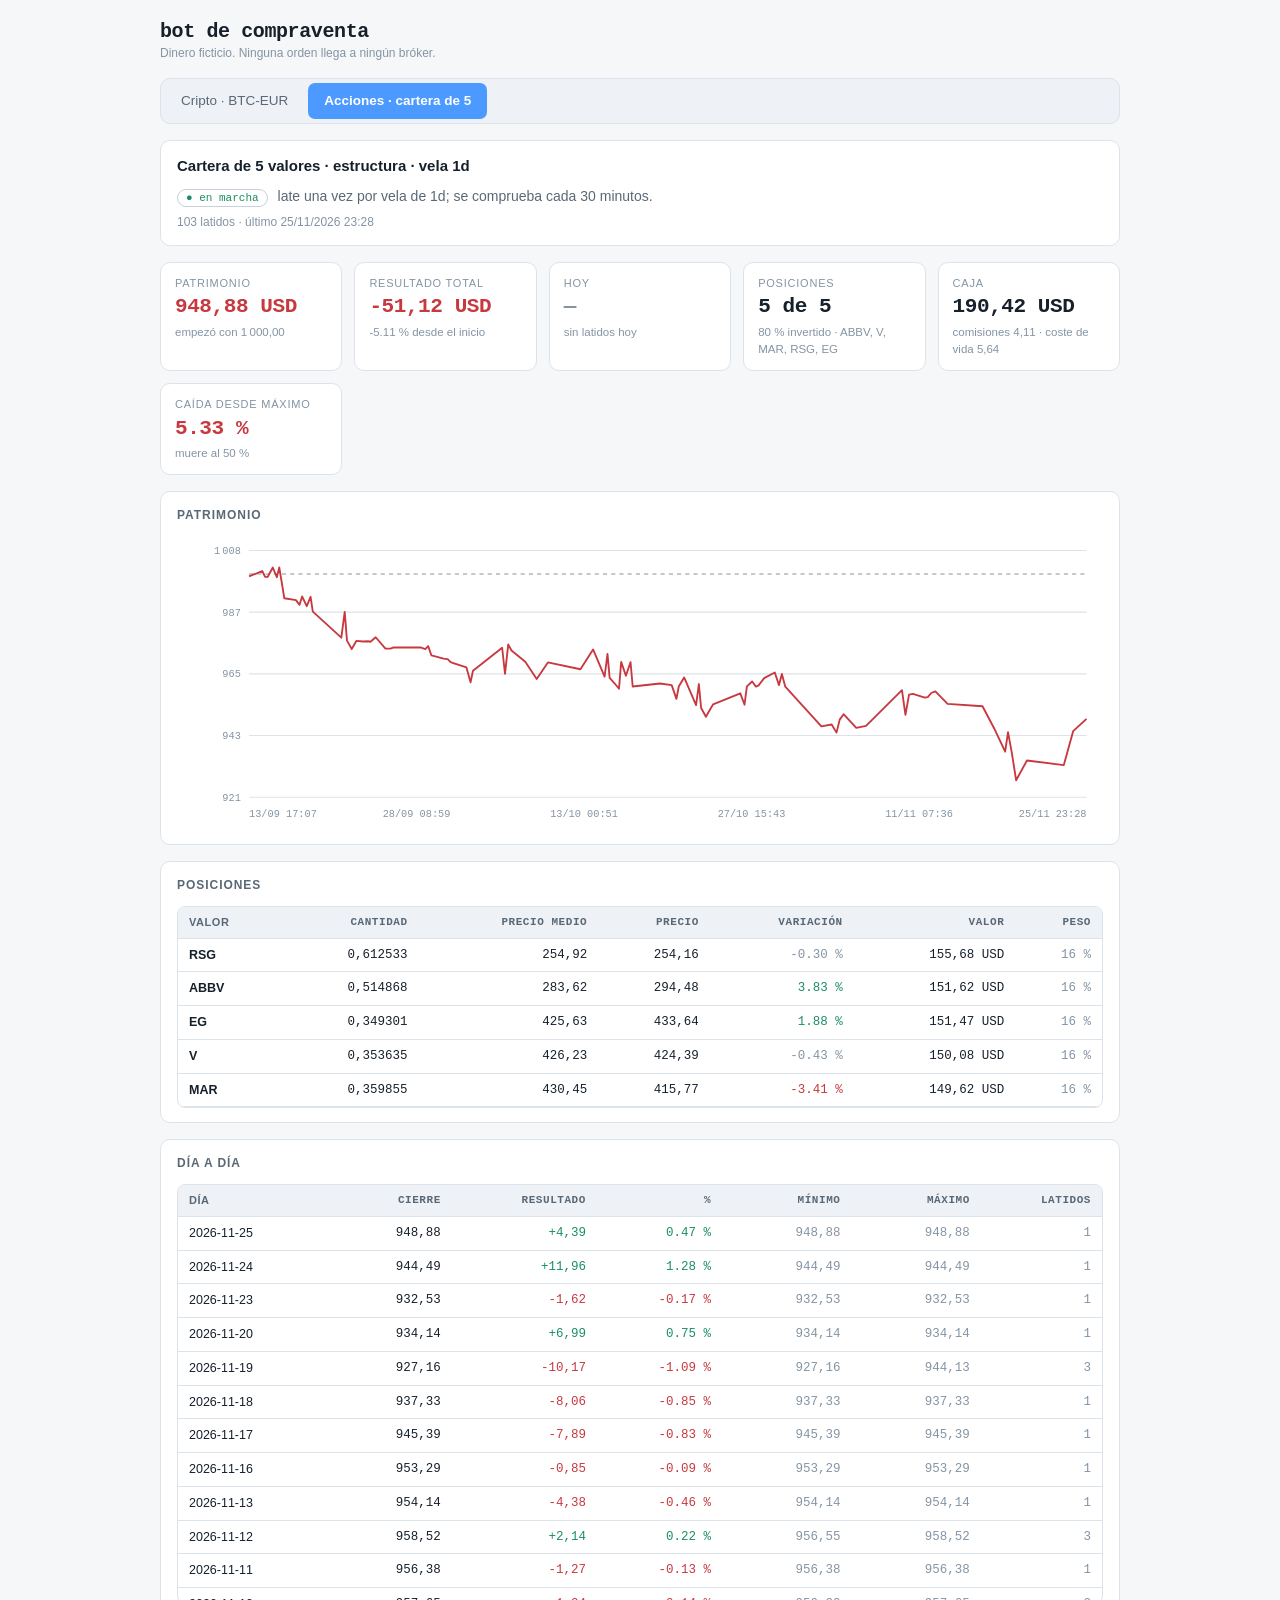
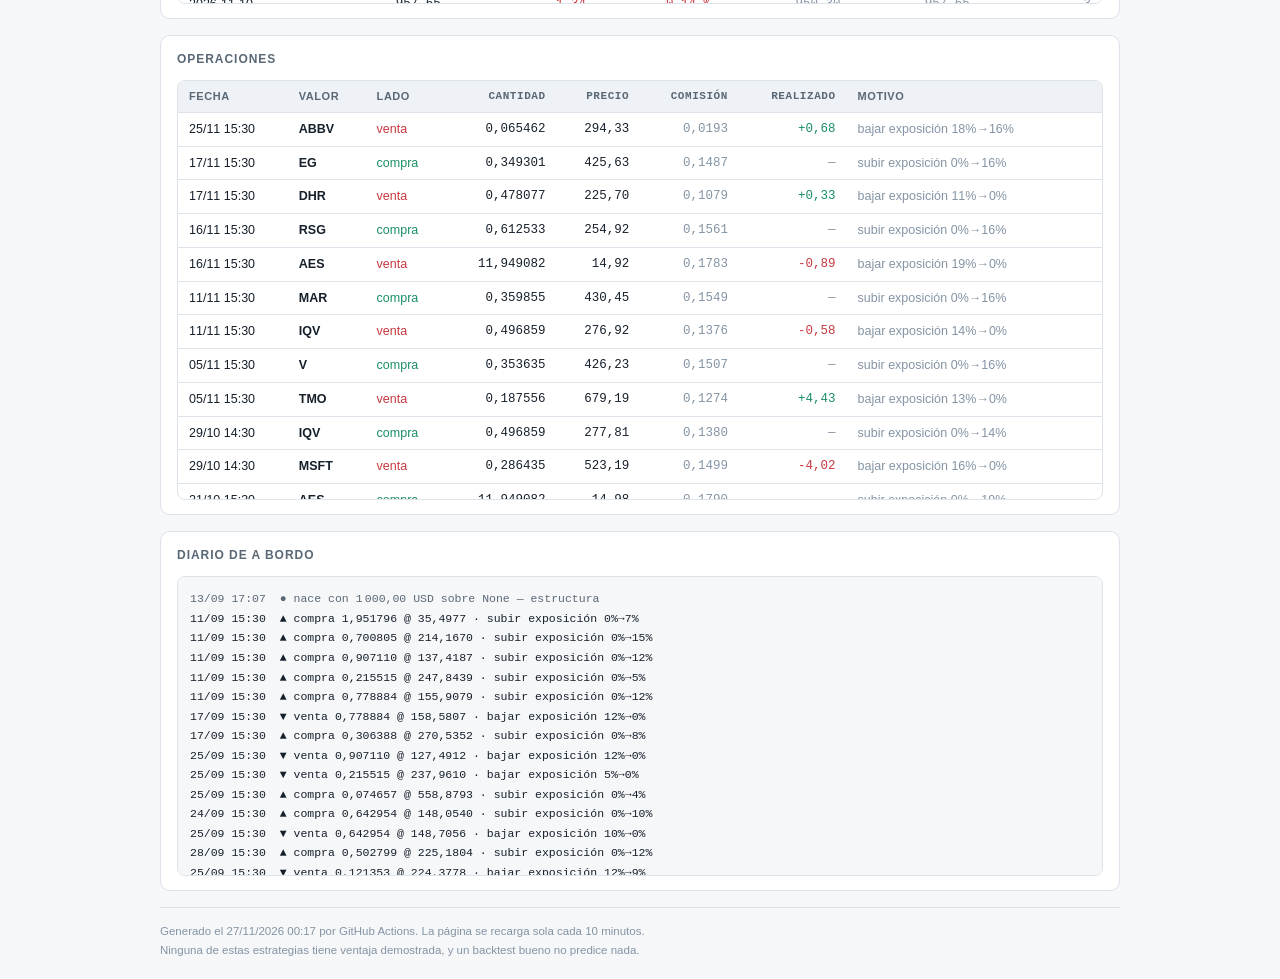
==== docs/acciones.html @ 5afb5258 "latido 2026-11-27 00:17" ====
<!doctype html>
<html lang="es"><head><meta charset="utf-8">
<meta name="viewport" content="width=device-width,initial-scale=1">
<meta http-equiv="refresh" content="600">
<title>Bot · ?</title>
<style>
:root{color-scheme:dark;--f:#0d1117;--f2:#141b24;--f3:#1b2430;--b:#263241;--b2:#334354;
--t:#e6edf3;--t2:#9aa8b8;--t3:#6b7a8c;--verde:#2fbf87;--rojo:#e5606b;--ambar:#f2a33c;
--mono:ui-monospace,SFMono-Regular,Menlo,monospace}
@media (prefers-color-scheme:light){:root{color-scheme:light;--f:#f6f7f9;--f2:#fff;--f3:#eef1f5;
--b:#dde3ea;--b2:#c7d1dc;--t:#16202b;--t2:#5a6876;--t3:#8494a4;--verde:#1a8f63;--rojo:#c8383f}}
*{box-sizing:border-box}
body{margin:0;background:var(--f);color:var(--t);font:14px/1.5 -apple-system,BlinkMacSystemFont,"Segoe UI",Roboto,sans-serif}
.envuelve{max-width:1000px;margin:0 auto;padding:20px;display:flex;flex-direction:column;gap:16px}
h1{font:600 20px/1.2 var(--mono);margin:0;letter-spacing:-.02em}
h2{font-size:15px;margin:0 0 8px}
h3{font-size:12px;text-transform:uppercase;letter-spacing:.08em;color:var(--t2);margin:0 0 12px}
.tarjeta{background:var(--f2);border:1px solid var(--b);border-radius:10px;padding:14px 16px}
.kpis{display:grid;grid-template-columns:repeat(auto-fit,minmax(180px,1fr));gap:12px}
.kpi{background:var(--f2);border:1px solid var(--b);border-radius:10px;padding:12px 14px;display:flex;flex-direction:column;gap:3px}
.kpi-t{font-size:11px;text-transform:uppercase;letter-spacing:.07em;color:var(--t3)}
.kpi-v{font:600 21px/1.25 var(--mono);letter-spacing:-.02em}
.kpi-v.pos{color:var(--verde)} .kpi-v.neg{color:var(--rojo)}
.kpi-s{font-size:11.5px;color:var(--t3)}
.linea{margin:0 0 6px;color:var(--t2)}
.nota{color:var(--t3);font-size:12px;margin:0}
.insignia{font:11px var(--mono);padding:2px 8px;border-radius:999px;border:1px solid var(--b2);margin-right:6px}
.insignia.vivo{color:var(--verde)} .insignia.muerto{color:var(--rojo)} .insignia.pausado{color:var(--t3)}
.envoltura{overflow-x:auto;border:1px solid var(--b);border-radius:8px;max-height:420px;overflow-y:auto}
table{border-collapse:collapse;width:100%;font-size:12.5px}
th,td{padding:7px 11px;text-align:left;white-space:nowrap;border-bottom:1px solid var(--b)}
th{position:sticky;top:0;background:var(--f3);color:var(--t2);font-size:11px;text-transform:uppercase;letter-spacing:.05em}
.num{text-align:right;font-family:var(--mono)}
.pos{color:var(--verde)} .neg{color:var(--rojo)} .apagado{color:var(--t3)}
.malla{stroke:var(--b)} .base{stroke:var(--t3);stroke-dasharray:4 4}
.eje{fill:var(--t3);font:10px var(--mono)}
.diario{margin:0;padding:12px;background:var(--f);border:1px solid var(--b);border-radius:8px;
font:11.5px/1.7 var(--mono);max-height:300px;overflow:auto;color:var(--t2);white-space:pre-wrap}
.l-error{color:var(--rojo)} .l-warning{color:var(--ambar)} .l-hito{color:var(--t)}
footer{color:var(--t3);font-size:11.5px;line-height:1.6;border-top:1px solid var(--b);padding-top:14px}
.pestanas{display:flex;gap:4px;background:var(--f3);padding:4px;border-radius:10px;
border:1px solid var(--b);flex-wrap:wrap}
.pestana{padding:8px 16px;border-radius:7px;color:var(--t2);text-decoration:none;
font-size:13.5px;white-space:nowrap}
.pestana:hover{color:var(--t);background:var(--f2)}
.pestana.activa{background:#4c9aff;color:#fff;font-weight:600}
.datos{display:grid;grid-template-columns:repeat(auto-fit,minmax(130px,1fr));gap:10px}
.dato{background:var(--f3);border:1px solid var(--b);border-radius:8px;padding:9px 11px;
display:flex;flex-direction:column;gap:2px}
.dato-t{font-size:10.5px;text-transform:uppercase;letter-spacing:.06em;color:var(--t3)}
.dato-v{font:600 15px/1.3 var(--mono)}
.insignia.ok{color:var(--verde)} .insignia.falla{color:var(--rojo)}
.titulares{margin:0;padding-left:18px;display:flex;flex-direction:column;gap:7px}
.titulares li{font-size:13px;line-height:1.45}
.titulares a{color:var(--t2);text-decoration:none}
.titulares a:hover{color:#4c9aff;text-decoration:underline}
h3 .insignia{margin-left:8px;text-transform:none;letter-spacing:0}
</style></head><body><div class="envuelve">
<header><h1>bot de compraventa</h1>
<p class="nota">Dinero ficticio. Ninguna orden llega a ningún bróker.</p></header>
<nav class="pestanas"><a class="pestana" href="btc4h.html">Cripto · BTC-EUR</a><a class="pestana activa" href="acciones.html">Acciones · cartera de 5</a></nav>
<section class="tarjeta cabecera-agente">
  <h2>Cartera de 5 valores · estructura · vela 1d</h2>
  <p class="linea"><span class="insignia vivo">● en marcha</span> late una vez por vela de 1d; se comprueba cada 30 minutos.</p>
  <p class="nota">103 latidos · último 25/11/2026 23:28</p>
</section>

<section class="kpis"><div class="kpi"><span class="kpi-t">Patrimonio</span><span class="kpi-v neg">948,88 USD</span><span class="kpi-s">empezó con 1 000,00</span></div><div class="kpi"><span class="kpi-t">Resultado total</span><span class="kpi-v neg">-51,12 USD</span><span class="kpi-s">-5.11 % desde el inicio</span></div><div class="kpi"><span class="kpi-t">Hoy</span><span class="kpi-v apagado">—</span><span class="kpi-s">sin latidos hoy</span></div><div class="kpi"><span class="kpi-t">Posiciones</span><span class="kpi-v ">5 de 5</span><span class="kpi-s">80 % invertido · ABBV, V, MAR, RSG, EG</span></div><div class="kpi"><span class="kpi-t">Caja</span><span class="kpi-v ">190,42 USD</span><span class="kpi-s">comisiones 4,11 · coste de vida 5,64</span></div><div class="kpi"><span class="kpi-t">Caída desde máximo</span><span class="kpi-v neg">5.33 %</span><span class="kpi-s">muere al 50 %</span></div></section>

<section class="tarjeta"><h3>Patrimonio</h3><svg viewBox="0 0 900 280" width="100%" role="img" aria-label="Curva de patrimonio"><line class="malla" x1="70" x2="884" y1="254.0" y2="254.0"/><text class="eje" x="62" y="257.5" text-anchor="end">921</text><line class="malla" x1="70" x2="884" y1="194.0" y2="194.0"/><text class="eje" x="62" y="197.5" text-anchor="end">943</text><line class="malla" x1="70" x2="884" y1="134.0" y2="134.0"/><text class="eje" x="62" y="137.5" text-anchor="end">965</text><line class="malla" x1="70" x2="884" y1="74.0" y2="74.0"/><text class="eje" x="62" y="77.5" text-anchor="end">987</text><line class="malla" x1="70" x2="884" y1="14.0" y2="14.0"/><text class="eje" x="62" y="17.5" text-anchor="end">1 008</text><text class="eje" x="70.0" y="273" text-anchor="start">13/09 17:07</text><text class="eje" x="232.8" y="273" text-anchor="middle">28/09 08:59</text><text class="eje" x="395.6" y="273" text-anchor="middle">13/10 00:51</text><text class="eje" x="558.4" y="273" text-anchor="middle">27/10 15:43</text><text class="eje" x="721.2" y="273" text-anchor="middle">11/11 07:36</text><text class="eje" x="884.0" y="273" text-anchor="end">25/11 23:28</text><line class="base" x1="70" x2="884" y1="37.0" y2="37.0"/><path d="M70.0 39.3L82.8 34.0L85.6 39.6L88.1 39.8L93.1 30.6L97.0 40.1L99.4 30.6L104.3 60.5L115.6 62.3L119.1 66.9L121.6 58.8L126.1 68.2L129.8 59.1L132.0 73.5L159.7 98.8L163.0 73.8L165.2 101.7L169.8 109.9L174.3 102.0L181.0 102.5L185.6 102.3L188.0 102.8L193.1 98.4L202.6 109.4L207.6 109.4L209.9 108.4L236.7 108.3L241.3 110.0L244.1 107.0L247.3 116.1L259.1 119.2L263.1 119.6L265.9 122.6L269.3 123.8L281.3 127.8L285.3 142.2L287.7 130.9L316.0 108.6L318.8 134.0L321.9 105.5L325.1 111.3L338.5 122.2L349.6 138.9L360.5 122.9L392.1 129.5L404.4 110.3L415.6 136.7L418.4 114.6L420.5 137.9L425.0 142.9L429.6 148.5L431.7 122.3L436.3 135.9L440.8 122.6L442.9 146.3L469.5 143.4L480.8 144.9L485.4 158.3L487.7 146.3L492.9 137.5L504.5 164.4L507.2 143.9L509.4 167.2L514.1 175.7L518.8 167.5L521.0 163.7L547.5 152.9L551.6 164.0L553.9 146.1L559.0 141.4L562.7 146.4L565.3 145.2L570.7 138.1L581.0 132.7L585.1 144.9L587.9 134.1L591.2 146.5L626.3 185.1L636.3 183.2L641.0 191.1L644.1 178.5L647.9 173.2L660.2 186.5L669.7 184.5L704.6 149.8L708.0 173.8L711.5 154.2L715.3 153.5L726.8 157.0L729.7 156.6L733.1 152.6L737.1 151.1L749.0 163.2L782.9 165.5L794.4 187.3L804.9 209.5L807.7 190.7L811.4 210.8L815.6 237.4L826.1 218.2L861.9 222.7L871.0 189.7L884.0 177.7" fill="none" stroke="var(--rojo)" stroke-width="1.8" stroke-linejoin="round"/></svg></section>

<section class="tarjeta"><h3>Posiciones</h3>
    <div class="envoltura"><table>
    <thead><tr><th>valor</th><th class="num">cantidad</th><th class="num">precio medio</th>
    <th class="num">precio</th><th class="num">variación</th><th class="num">valor</th>
    <th class="num">peso</th></tr></thead>
    <tbody><tr><td><b>RSG</b></td><td class="num">0,612533</td><td class="num">254,92</td><td class="num">254,16</td><td class="num apagado">-0.30 %</td><td class="num">155,68 USD</td><td class="num apagado">16 %</td></tr><tr><td><b>ABBV</b></td><td class="num">0,514868</td><td class="num">283,62</td><td class="num">294,48</td><td class="num pos">3.83 %</td><td class="num">151,62 USD</td><td class="num apagado">16 %</td></tr><tr><td><b>EG</b></td><td class="num">0,349301</td><td class="num">425,63</td><td class="num">433,64</td><td class="num pos">1.88 %</td><td class="num">151,47 USD</td><td class="num apagado">16 %</td></tr><tr><td><b>V</b></td><td class="num">0,353635</td><td class="num">426,23</td><td class="num">424,39</td><td class="num apagado">-0.43 %</td><td class="num">150,08 USD</td><td class="num apagado">16 %</td></tr><tr><td><b>MAR</b></td><td class="num">0,359855</td><td class="num">430,45</td><td class="num">415,77</td><td class="num neg">-3.41 %</td><td class="num">149,62 USD</td><td class="num apagado">16 %</td></tr></tbody></table></div></section>



<section class="tarjeta"><h3>Día a día</h3>
<div class="envoltura"><table>
<thead><tr><th>día</th><th class="num">cierre</th><th class="num">resultado</th><th class="num">%</th><th class="num">mínimo</th><th class="num">máximo</th><th class="num">latidos</th></tr></thead>
<tbody><tr><td>2026-11-25</td><td class="num">948,88</td><td class="num pos">+4,39</td><td class="num pos">0.47 %</td><td class="num apagado">948,88</td><td class="num apagado">948,88</td><td class="num apagado">1</td></tr><tr><td>2026-11-24</td><td class="num">944,49</td><td class="num pos">+11,96</td><td class="num pos">1.28 %</td><td class="num apagado">944,49</td><td class="num apagado">944,49</td><td class="num apagado">1</td></tr><tr><td>2026-11-23</td><td class="num">932,53</td><td class="num neg">-1,62</td><td class="num neg">-0.17 %</td><td class="num apagado">932,53</td><td class="num apagado">932,53</td><td class="num apagado">1</td></tr><tr><td>2026-11-20</td><td class="num">934,14</td><td class="num pos">+6,99</td><td class="num pos">0.75 %</td><td class="num apagado">934,14</td><td class="num apagado">934,14</td><td class="num apagado">1</td></tr><tr><td>2026-11-19</td><td class="num">927,16</td><td class="num neg">-10,17</td><td class="num neg">-1.09 %</td><td class="num apagado">927,16</td><td class="num apagado">944,13</td><td class="num apagado">3</td></tr><tr><td>2026-11-18</td><td class="num">937,33</td><td class="num neg">-8,06</td><td class="num neg">-0.85 %</td><td class="num apagado">937,33</td><td class="num apagado">937,33</td><td class="num apagado">1</td></tr><tr><td>2026-11-17</td><td class="num">945,39</td><td class="num neg">-7,89</td><td class="num neg">-0.83 %</td><td class="num apagado">945,39</td><td class="num apagado">945,39</td><td class="num apagado">1</td></tr><tr><td>2026-11-16</td><td class="num">953,29</td><td class="num neg">-0,85</td><td class="num neg">-0.09 %</td><td class="num apagado">953,29</td><td class="num apagado">953,29</td><td class="num apagado">1</td></tr><tr><td>2026-11-13</td><td class="num">954,14</td><td class="num neg">-4,38</td><td class="num neg">-0.46 %</td><td class="num apagado">954,14</td><td class="num apagado">954,14</td><td class="num apagado">1</td></tr><tr><td>2026-11-12</td><td class="num">958,52</td><td class="num pos">+2,14</td><td class="num pos">0.22 %</td><td class="num apagado">956,55</td><td class="num apagado">958,52</td><td class="num apagado">3</td></tr><tr><td>2026-11-11</td><td class="num">956,38</td><td class="num neg">-1,27</td><td class="num neg">-0.13 %</td><td class="num apagado">956,38</td><td class="num apagado">956,38</td><td class="num apagado">1</td></tr><tr><td>2026-11-10</td><td class="num">957,65</td><td class="num neg">-1,34</td><td class="num neg">-0.14 %</td><td class="num apagado">950,30</td><td class="num apagado">957,65</td><td class="num apagado">3</td></tr><tr><td>2026-11-09</td><td class="num">958,99</td><td class="num pos">+12,60</td><td class="num pos">1.33 %</td><td class="num apagado">958,99</td><td class="num apagado">958,99</td><td class="num apagado">1</td></tr><tr><td>2026-11-06</td><td class="num">946,39</td><td class="num pos">+0,73</td><td class="num pos">0.08 %</td><td class="num apagado">946,39</td><td class="num apagado">946,39</td><td class="num apagado">1</td></tr><tr><td>2026-11-05</td><td class="num">945,66</td><td class="num neg">-4,83</td><td class="num neg">-0.51 %</td><td class="num apagado">945,66</td><td class="num apagado">945,66</td><td class="num apagado">1</td></tr><tr><td>2026-11-04</td><td class="num">950,49</td><td class="num pos">+3,62</td><td class="num pos">0.38 %</td><td class="num apagado">944,01</td><td class="num apagado">950,49</td><td class="num apagado">3</td></tr><tr><td>2026-11-03</td><td class="num">946,87</td><td class="num pos">+0,69</td><td class="num pos">0.07 %</td><td class="num apagado">946,87</td><td class="num apagado">946,87</td><td class="num apagado">1</td></tr><tr><td>2026-11-02</td><td class="num">946,19</td><td class="num neg">-14,03</td><td class="num neg">-1.46 %</td><td class="num apagado">946,19</td><td class="num apagado">946,19</td><td class="num apagado">1</td></tr><tr><td>2026-10-30</td><td class="num">960,22</td><td class="num neg">-4,99</td><td class="num neg">-0.52 %</td><td class="num apagado">960,22</td><td class="num apagado">964,69</td><td class="num apagado">3</td></tr><tr><td>2026-10-29</td><td class="num">965,21</td><td class="num pos">+1,96</td><td class="num pos">0.20 %</td><td class="num apagado">965,21</td><td class="num apagado">965,21</td><td class="num apagado">1</td></tr><tr><td>2026-10-28</td><td class="num">963,25</td><td class="num pos">+1,18</td><td class="num pos">0.12 %</td><td class="num apagado">960,25</td><td class="num apagado">963,25</td><td class="num apagado">3</td></tr><tr><td>2026-10-27</td><td class="num">962,07</td><td class="num pos">+4,20</td><td class="num pos">0.44 %</td><td class="num apagado">953,84</td><td class="num apagado">962,07</td><td class="num apagado">3</td></tr><tr><td>2026-10-26</td><td class="num">957,87</td><td class="num pos">+3,91</td><td class="num pos">0.41 %</td><td class="num apagado">957,87</td><td class="num apagado">957,87</td><td class="num apagado">1</td></tr><tr><td>2026-10-24</td><td class="num">953,95</td><td class="num pos">+4,35</td><td class="num pos">0.46 %</td><td class="num apagado">952,56</td><td class="num apagado">953,95</td><td class="num apagado">2</td></tr><tr><td>2026-10-23</td><td class="num">949,60</td><td class="num neg">-4,09</td><td class="num neg">-0.43 %</td><td class="num apagado">949,60</td><td class="num apagado">961,14</td><td class="num apagado">3</td></tr><tr><td>2026-10-22</td><td class="num">953,69</td><td class="num neg">-9,77</td><td class="num neg">-1.01 %</td><td class="num apagado">953,69</td><td class="num apagado">953,69</td><td class="num apagado">1</td></tr><tr><td>2026-10-21</td><td class="num">963,46</td><td class="num pos">+2,66</td><td class="num pos">0.28 %</td><td class="num apagado">955,90</td><td class="num apagado">963,46</td><td class="num apagado">3</td></tr><tr><td>2026-10-20</td><td class="num">960,80</td><td class="num neg">-0,52</td><td class="num neg">-0.05 %</td><td class="num apagado">960,80</td><td class="num apagado">960,80</td><td class="num apagado">1</td></tr><tr><td>2026-10-19</td><td class="num">961,32</td><td class="num pos">+1,05</td><td class="num pos">0.11 %</td><td class="num apagado">961,32</td><td class="num apagado">961,32</td><td class="num apagado">1</td></tr><tr><td>2026-10-17</td><td class="num">960,27</td><td class="num neg">-3,77</td><td class="num neg">-0.39 %</td><td class="num apagado">960,27</td><td class="num apagado">968,89</td><td class="num apagado">2</td></tr><tr><td>2026-10-16</td><td class="num">964,04</td><td class="num pos">+2,52</td><td class="num pos">0.26 %</td><td class="num apagado">959,46</td><td class="num apagado">969,00</td><td class="num apagado">3</td></tr><tr><td>2026-10-15</td><td class="num">961,51</td><td class="num neg">-2,24</td><td class="num neg">-0.23 %</td><td class="num apagado">961,51</td><td class="num apagado">971,80</td><td class="num apagado">3</td></tr><tr><td>2026-10-14</td><td class="num">963,76</td><td class="num neg">-9,59</td><td class="num neg">-0.99 %</td><td class="num apagado">963,76</td><td class="num apagado">963,76</td><td class="num apagado">1</td></tr><tr><td>2026-10-13</td><td class="num">973,35</td><td class="num pos">+6,98</td><td class="num pos">0.72 %</td><td class="num apagado">973,35</td><td class="num apagado">973,35</td><td class="num apagado">1</td></tr><tr><td>2026-10-12</td><td class="num">966,37</td><td class="num neg">-2,41</td><td class="num neg">-0.25 %</td><td class="num apagado">966,37</td><td class="num apagado">966,37</td><td class="num apagado">1</td></tr><tr><td>2026-10-09</td><td class="num">968,77</td><td class="num pos">+5,81</td><td class="num pos">0.60 %</td><td class="num apagado">968,77</td><td class="num apagado">968,77</td><td class="num apagado">1</td></tr><tr><td>2026-10-08</td><td class="num">962,96</td><td class="num neg">-6,07</td><td class="num neg">-0.63 %</td><td class="num apagado">962,96</td><td class="num apagado">962,96</td><td class="num apagado">1</td></tr><tr><td>2026-10-07</td><td class="num">969,03</td><td class="num neg">-3,97</td><td class="num neg">-0.41 %</td><td class="num apagado">969,03</td><td class="num apagado">969,03</td><td class="num apagado">1</td></tr><tr><td>2026-10-06</td><td class="num">973,00</td><td class="num neg">-0,95</td><td class="num neg">-0.10 %</td><td class="num apagado">964,75</td><td class="num apagado">975,10</td><td class="num apagado">3</td></tr><tr><td>2026-10-05</td><td class="num">973,96</td><td class="num pos">+8,09</td><td class="num pos">0.84 %</td><td class="num apagado">973,96</td><td class="num apagado">973,96</td><td class="num apagado">1</td></tr><tr><td>2026-10-03</td><td class="num">965,87</td><td class="num neg">-1,12</td><td class="num neg">-0.12 %</td><td class="num apagado">961,78</td><td class="num apagado">965,87</td><td class="num apagado">2</td></tr><tr><td>2026-10-02</td><td class="num">966,99</td><td class="num neg">-1,45</td><td class="num neg">-0.15 %</td><td class="num apagado">966,99</td><td class="num apagado">966,99</td><td class="num apagado">1</td></tr><tr><td>2026-10-01</td><td class="num">968,44</td><td class="num neg">-1,69</td><td class="num neg">-0.17 %</td><td class="num apagado">968,44</td><td class="num apagado">969,99</td><td class="num apagado">3</td></tr><tr><td>2026-09-30</td><td class="num">970,13</td><td class="num neg">-1,13</td><td class="num neg">-0.12 %</td><td class="num apagado">970,13</td><td class="num apagado">970,13</td><td class="num apagado">1</td></tr><tr><td>2026-09-29</td><td class="num">971,26</td><td class="num neg">-2,83</td><td class="num neg">-0.29 %</td><td class="num apagado">971,26</td><td class="num apagado">974,56</td><td class="num apagado">3</td></tr><tr><td>2026-09-28</td><td class="num">974,09</td><td class="num pos">+0,03</td><td class="num pos">0.00 %</td><td class="num apagado">974,09</td><td class="num apagado">974,09</td><td class="num apagado">1</td></tr><tr><td>2026-09-26</td><td class="num">974,06</td><td class="num pos">+0,37</td><td class="num pos">0.04 %</td><td class="num apagado">973,69</td><td class="num apagado">974,06</td><td class="num apagado">2</td></tr><tr><td>2026-09-25</td><td class="num">973,70</td><td class="num neg">-3,98</td><td class="num neg">-0.41 %</td><td class="num apagado">973,70</td><td class="num apagado">973,70</td><td class="num apagado">1</td></tr><tr><td>2026-09-24</td><td class="num">977,67</td><td class="num pos">+1,48</td><td class="num pos">0.15 %</td><td class="num apagado">976,08</td><td class="num apagado">977,67</td><td class="num apagado">3</td></tr><tr><td>2026-09-23</td><td class="num">976,19</td><td class="num pos">+2,68</td><td class="num pos">0.28 %</td><td class="num apagado">976,19</td><td class="num apagado">976,35</td><td class="num apagado">2</td></tr><tr><td>2026-09-22</td><td class="num">973,50</td><td class="num neg">-4,01</td><td class="num neg">-0.41 %</td><td class="num apagado">973,50</td><td class="num apagado">986,60</td><td class="num apagado">3</td></tr><tr><td>2026-09-21</td><td class="num">977,52</td><td class="num neg">-9,20</td><td class="num neg">-0.93 %</td><td class="num apagado">977,52</td><td class="num apagado">977,52</td><td class="num apagado">1</td></tr><tr><td>2026-09-19</td><td class="num">986,71</td><td class="num neg">-1,95</td><td class="num neg">-0.20 %</td><td class="num apagado">986,71</td><td class="num apagado">991,94</td><td class="num apagado">2</td></tr><tr><td>2026-09-18</td><td class="num">988,67</td><td class="num neg">-2,14</td><td class="num neg">-0.22 %</td><td class="num apagado">988,67</td><td class="num apagado">992,05</td><td class="num apagado">3</td></tr><tr><td>2026-09-17</td><td class="num">990,81</td><td class="num neg">-0,65</td><td class="num neg">-0.07 %</td><td class="num apagado">990,81</td><td class="num apagado">990,81</td><td class="num apagado">1</td></tr><tr><td>2026-09-16</td><td class="num">991,46</td><td class="num neg">-10,87</td><td class="num neg">-1.08 %</td><td class="num apagado">991,46</td><td class="num apagado">1 002,30</td><td class="num apagado">3</td></tr><tr><td>2026-09-15</td><td class="num">1 002,33</td><td class="num pos">+1,24</td><td class="num pos">0.12 %</td><td class="num apagado">998,97</td><td class="num apagado">1 002,33</td><td class="num apagado">3</td></tr><tr><td>2026-09-14</td><td class="num">1 001,09</td><td class="num pos">+1,92</td><td class="num pos">0.19 %</td><td class="num apagado">1 001,09</td><td class="num apagado">1 001,09</td><td class="num apagado">1</td></tr><tr><td>2026-09-13</td><td class="num">999,17</td><td class="num apagado">0,00</td><td class="num apagado">0.00 %</td><td class="num apagado">999,17</td><td class="num apagado">999,17</td><td class="num apagado">1</td></tr></tbody></table></div></section>

<section class="tarjeta"><h3>Operaciones</h3>
<div class="envoltura"><table>
<thead><tr><th>fecha</th><th>valor</th><th>lado</th><th class="num">cantidad</th><th class="num">precio</th><th class="num">comisión</th><th class="num">realizado</th><th>motivo</th></tr></thead>
<tbody><tr><td>25/11 15:30</td><td><b>ABBV</b></td><td class="neg">venta</td><td class="num">0,065462</td><td class="num">294,33</td><td class="num apagado">0,0193</td><td class="num pos">+0,68</td><td class="apagado">bajar exposición 18%→16%</td></tr><tr><td>17/11 15:30</td><td><b>EG</b></td><td class="pos">compra</td><td class="num">0,349301</td><td class="num">425,63</td><td class="num apagado">0,1487</td><td class="num apagado">—</td><td class="apagado">subir exposición 0%→16%</td></tr><tr><td>17/11 15:30</td><td><b>DHR</b></td><td class="neg">venta</td><td class="num">0,478077</td><td class="num">225,70</td><td class="num apagado">0,1079</td><td class="num pos">+0,33</td><td class="apagado">bajar exposición 11%→0%</td></tr><tr><td>16/11 15:30</td><td><b>RSG</b></td><td class="pos">compra</td><td class="num">0,612533</td><td class="num">254,92</td><td class="num apagado">0,1561</td><td class="num apagado">—</td><td class="apagado">subir exposición 0%→16%</td></tr><tr><td>16/11 15:30</td><td><b>AES</b></td><td class="neg">venta</td><td class="num">11,949082</td><td class="num">14,92</td><td class="num apagado">0,1783</td><td class="num neg">-0,89</td><td class="apagado">bajar exposición 19%→0%</td></tr><tr><td>11/11 15:30</td><td><b>MAR</b></td><td class="pos">compra</td><td class="num">0,359855</td><td class="num">430,45</td><td class="num apagado">0,1549</td><td class="num apagado">—</td><td class="apagado">subir exposición 0%→16%</td></tr><tr><td>11/11 15:30</td><td><b>IQV</b></td><td class="neg">venta</td><td class="num">0,496859</td><td class="num">276,92</td><td class="num apagado">0,1376</td><td class="num neg">-0,58</td><td class="apagado">bajar exposición 14%→0%</td></tr><tr><td>05/11 15:30</td><td><b>V</b></td><td class="pos">compra</td><td class="num">0,353635</td><td class="num">426,23</td><td class="num apagado">0,1507</td><td class="num apagado">—</td><td class="apagado">subir exposición 0%→16%</td></tr><tr><td>05/11 15:30</td><td><b>TMO</b></td><td class="neg">venta</td><td class="num">0,187556</td><td class="num">679,19</td><td class="num apagado">0,1274</td><td class="num pos">+4,43</td><td class="apagado">bajar exposición 13%→0%</td></tr><tr><td>29/10 14:30</td><td><b>IQV</b></td><td class="pos">compra</td><td class="num">0,496859</td><td class="num">277,81</td><td class="num apagado">0,1380</td><td class="num apagado">—</td><td class="apagado">subir exposición 0%→14%</td></tr><tr><td>29/10 14:30</td><td><b>MSFT</b></td><td class="neg">venta</td><td class="num">0,286435</td><td class="num">523,19</td><td class="num apagado">0,1499</td><td class="num neg">-4,02</td><td class="apagado">bajar exposición 16%→0%</td></tr><tr><td>21/10 15:30</td><td><b>AES</b></td><td class="pos">compra</td><td class="num">11,949082</td><td class="num">14,98</td><td class="num apagado">0,1790</td><td class="num apagado">—</td><td class="apagado">subir exposición 0%→19%</td></tr><tr><td>22/10 15:30</td><td><b>AMD</b></td><td class="neg">venta</td><td class="num">0,117155</td><td class="num">510,07</td><td class="num apagado">0,0598</td><td class="num neg">-11,70</td><td class="apagado">stop-loss: 510.3299 &lt;= 518.0197</td></tr><tr><td>22/10 15:30</td><td><b>DHR</b></td><td class="neg">venta</td><td class="num">0,106219</td><td class="num">229,78</td><td class="num apagado">0,0244</td><td class="num pos">+0,51</td><td class="apagado">bajar exposición 14%→12%</td></tr><tr><td>20/10 15:30</td><td><b>TMO</b></td><td class="neg">venta</td><td class="num">0,028071</td><td class="num">687,03</td><td class="num apagado">0,0193</td><td class="num pos">+0,88</td><td class="apagado">bajar exposición 15%→13%</td></tr><tr><td>14/10 15:30</td><td><b>ABBV</b></td><td class="pos">compra</td><td class="num">0,580329</td><td class="num">283,62</td><td class="num apagado">0,1646</td><td class="num apagado">—</td><td class="apagado">subir exposición 0%→17%</td></tr><tr><td>15/10 15:30</td><td><b>DELL</b></td><td class="neg">venta</td><td class="num">0,074657</td><td class="num">461,17</td><td class="num apagado">0,0344</td><td class="num neg">-7,33</td><td class="apagado">stop-loss: 461.3975 &lt;= 475.0474</td></tr><tr><td>13/10 15:30</td><td><b>AMD</b></td><td class="pos">compra</td><td class="num">0,033293</td><td class="num">596,91</td><td class="num apagado">0,0199</td><td class="num apagado">—</td><td class="apagado">subir exposición 5%→7%</td></tr><tr><td>09/10 15:30</td><td><b>MSFT</b></td><td class="pos">compra</td><td class="num">0,286435</td><td class="num">536,72</td><td class="num apagado">0,1537</td><td class="num apagado">—</td><td class="apagado">subir exposición 0%→16%</td></tr><tr><td>09/10 15:30</td><td><b>IQV</b></td><td class="neg">venta</td><td class="num">0,457093</td><td class="num">261,54</td><td class="num apagado">0,1195</td><td class="num neg">-2,89</td><td class="apagado">bajar exposición 12%→0%</td></tr><tr><td>05/10 15:30</td><td><b>IQV</b></td><td class="pos">compra</td><td class="num">0,141617</td><td class="num">266,22</td><td class="num apagado">0,0377</td><td class="num apagado">—</td><td class="apagado">subir exposición 9%→12%</td></tr><tr><td>02/10 15:30</td><td><b>IQV</b></td><td class="neg">venta</td><td class="num">0,152221</td><td class="num">258,08</td><td class="num apagado">0,0393</td><td class="num neg">-1,58</td><td class="apagado">bajar exposición 13%→8%</td></tr><tr><td>05/10 15:30</td><td><b>IQV</b></td><td class="pos">compra</td><td class="num">0,161309</td><td class="num">263,81</td><td class="num apagado">0,0426</td><td class="num apagado">—</td><td class="apagado">subir exposición 8%→13%</td></tr><tr><td>02/10 15:30</td><td><b>TMO</b></td><td class="pos">compra</td><td class="num">0,215627</td><td class="num">654,86</td><td class="num apagado">0,1412</td><td class="num apagado">—</td><td class="apagado">subir exposición 0%→15%</td></tr><tr><td>01/10 15:30</td><td><b>HPQ</b></td><td class="neg">venta</td><td class="num">1,951796</td><td class="num">31,97</td><td class="num apagado">0,0624</td><td class="num neg">-6,94</td><td class="apagado">bajar exposición 6%→0%</td></tr><tr><td>30/09 15:30</td><td><b>DHR</b></td><td class="pos">compra</td><td class="num">0,088060</td><td class="num">221,66</td><td class="num apagado">0,0195</td><td class="num apagado">—</td><td class="apagado">subir exposición 11%→13%</td></tr><tr><td>29/09 15:30</td><td><b>DHR</b></td><td class="neg">venta</td><td class="num">0,090918</td><td class="num">226,00</td><td class="num apagado">0,0205</td><td class="num pos">+0,04</td><td class="apagado">bajar exposición 14%→12%</td></tr><tr><td>30/09 15:30</td><td><b>DHR</b></td><td class="pos">compra</td><td class="num">0,089917</td><td class="num">223,27</td><td class="num apagado">0,0201</td><td class="num apagado">—</td><td class="apagado">subir exposición 11%→14%</td></tr><tr><td>29/09 15:30</td><td><b>AMD</b></td><td class="pos">compra</td><td class="num">0,083862</td><td class="num">614,41</td><td class="num apagado">0,0515</td><td class="num apagado">—</td><td class="apagado">subir exposición 0%→5%</td></tr><tr><td>29/09 15:30</td><td><b>CVX</b></td><td class="neg">venta</td><td class="num">0,700805</td><td class="num">204,67</td><td class="num apagado">0,1434</td><td class="num neg">-6,80</td><td class="apagado">bajar exposición 15%→0%</td></tr><tr><td>28/09 15:30</td><td><b>DHR</b></td><td class="pos">compra</td><td class="num">0,115791</td><td class="num">227,44</td><td class="num apagado">0,0263</td><td class="num apagado">—</td><td class="apagado">subir exposición 9%→12%</td></tr><tr><td>25/09 15:30</td><td><b>DHR</b></td><td class="neg">venta</td><td class="num">0,121353</td><td class="num">224,38</td><td class="num apagado">0,0272</td><td class="num neg">-0,12</td><td class="apagado">bajar exposición 12%→9%</td></tr><tr><td>28/09 15:30</td><td><b>DHR</b></td><td class="pos">compra</td><td class="num">0,502799</td><td class="num">225,18</td><td class="num apagado">0,1132</td><td class="num apagado">—</td><td class="apagado">subir exposición 0%→12%</td></tr><tr><td>25/09 15:30</td><td><b>MRK</b></td><td class="neg">venta</td><td class="num">0,642954</td><td class="num">148,71</td><td class="num apagado">0,0956</td><td class="num pos">+0,32</td><td class="apagado">bajar exposición 10%→0%</td></tr><tr><td>24/09 15:30</td><td><b>MRK</b></td><td class="pos">compra</td><td class="num">0,642954</td><td class="num">148,05</td><td class="num apagado">0,0952</td><td class="num apagado">—</td><td class="apagado">subir exposición 0%→10%</td></tr><tr><td>25/09 15:30</td><td><b>DELL</b></td><td class="pos">compra</td><td class="num">0,074657</td><td class="num">558,88</td><td class="num apagado">0,0417</td><td class="num apagado">—</td><td class="apagado">subir exposición 0%→4%</td></tr><tr><td>25/09 15:30</td><td><b>CRM</b></td><td class="neg">venta</td><td class="num">0,215515</td><td class="num">237,96</td><td class="num apagado">0,0513</td><td class="num neg">-2,18</td><td class="apagado">bajar exposición 5%→0%</td></tr><tr><td>25/09 15:30</td><td><b>COP</b></td><td class="neg">venta</td><td class="num">0,907110</td><td class="num">127,49</td><td class="num apagado">0,1156</td><td class="num neg">-9,12</td><td class="apagado">bajar exposición 12%→0%</td></tr><tr><td>17/09 15:30</td><td><b>IQV</b></td><td class="pos">compra</td><td class="num">0,306388</td><td class="num">270,54</td><td class="num apagado">0,0829</td><td class="num apagado">—</td><td class="apagado">subir exposición 0%→8%</td></tr><tr><td>17/09 15:30</td><td><b>TGT</b></td><td class="neg">venta</td><td class="num">0,778884</td><td class="num">158,58</td><td class="num apagado">0,1235</td><td class="num pos">+1,96</td><td class="apagado">bajar exposición 12%→0%</td></tr><tr><td>11/09 15:30</td><td><b>TGT</b></td><td class="pos">compra</td><td class="num">0,778884</td><td class="num">155,91</td><td class="num apagado">0,1214</td><td class="num apagado">—</td><td class="apagado">subir exposición 0%→12%</td></tr><tr><td>11/09 15:30</td><td><b>CRM</b></td><td class="pos">compra</td><td class="num">0,215515</td><td class="num">247,84</td><td class="num apagado">0,0534</td><td class="num apagado">—</td><td class="apagado">subir exposición 0%→5%</td></tr><tr><td>11/09 15:30</td><td><b>COP</b></td><td class="pos">compra</td><td class="num">0,907110</td><td class="num">137,42</td><td class="num apagado">0,1247</td><td class="num apagado">—</td><td class="apagado">subir exposición 0%→12%</td></tr><tr><td>11/09 15:30</td><td><b>CVX</b></td><td class="pos">compra</td><td class="num">0,700805</td><td class="num">214,17</td><td class="num apagado">0,1501</td><td class="num apagado">—</td><td class="apagado">subir exposición 0%→15%</td></tr><tr><td>11/09 15:30</td><td><b>HPQ</b></td><td class="pos">compra</td><td class="num">1,951796</td><td class="num">35,50</td><td class="num apagado">0,0693</td><td class="num apagado">—</td><td class="apagado">subir exposición 0%→7%</td></tr></tbody></table></div></section>

<section class="tarjeta"><h3>Diario de a bordo</h3><pre class="diario"><div class="">13/09 17:07  ● nace con 1 000,00 USD sobre None — estructura</div><div class="l-hito">11/09 15:30  ▲ compra 1,951796 @ 35,4977 · subir exposición 0%→7%</div><div class="l-hito">11/09 15:30  ▲ compra 0,700805 @ 214,1670 · subir exposición 0%→15%</div><div class="l-hito">11/09 15:30  ▲ compra 0,907110 @ 137,4187 · subir exposición 0%→12%</div><div class="l-hito">11/09 15:30  ▲ compra 0,215515 @ 247,8439 · subir exposición 0%→5%</div><div class="l-hito">11/09 15:30  ▲ compra 0,778884 @ 155,9079 · subir exposición 0%→12%</div><div class="l-hito">17/09 15:30  ▼ venta 0,778884 @ 158,5807 · bajar exposición 12%→0%</div><div class="l-hito">17/09 15:30  ▲ compra 0,306388 @ 270,5352 · subir exposición 0%→8%</div><div class="l-hito">25/09 15:30  ▼ venta 0,907110 @ 127,4912 · bajar exposición 12%→0%</div><div class="l-hito">25/09 15:30  ▼ venta 0,215515 @ 237,9610 · bajar exposición 5%→0%</div><div class="l-hito">25/09 15:30  ▲ compra 0,074657 @ 558,8793 · subir exposición 0%→4%</div><div class="l-hito">24/09 15:30  ▲ compra 0,642954 @ 148,0540 · subir exposición 0%→10%</div><div class="l-hito">25/09 15:30  ▼ venta 0,642954 @ 148,7056 · bajar exposición 10%→0%</div><div class="l-hito">28/09 15:30  ▲ compra 0,502799 @ 225,1804 · subir exposición 0%→12%</div><div class="l-hito">25/09 15:30  ▼ venta 0,121353 @ 224,3778 · bajar exposición 12%→9%</div><div class="l-hito">28/09 15:30  ▲ compra 0,115791 @ 227,4437 · subir exposición 9%→12%</div><div class="l-hito">29/09 15:30  ▼ venta 0,700805 @ 204,6726 · bajar exposición 15%→0%</div><div class="l-hito">29/09 15:30  ▲ compra 0,083862 @ 614,4070 · subir exposición 0%→5%</div><div class="l-hito">30/09 15:30  ▲ compra 0,089917 @ 223,2716 · subir exposición 11%→14%</div><div class="l-hito">29/09 15:30  ▼ venta 0,090918 @ 225,9969 · bajar exposición 14%→12%</div><div class="l-hito">30/09 15:30  ▲ compra 0,088060 @ 221,6608 · subir exposición 11%→13%</div><div class="l-hito">01/10 15:30  ▼ venta 1,951796 @ 31,9715 · bajar exposición 6%→0%</div><div class="l-hito">02/10 15:30  ▲ compra 0,215627 @ 654,8622 · subir exposición 0%→15%</div><div class="l-hito">05/10 15:30  ▲ compra 0,161309 @ 263,8118 · subir exposición 8%→13%</div><div class="l-hito">02/10 15:30  ▼ venta 0,152221 @ 258,0809 · bajar exposición 13%→8%</div><div class="l-hito">05/10 15:30  ▲ compra 0,141617 @ 266,2230 · subir exposición 9%→12%</div><div class="l-hito">09/10 15:30  ▼ venta 0,457093 @ 261,5442 · bajar exposición 12%→0%</div><div class="l-hito">09/10 15:30  ▲ compra 0,286435 @ 536,7182 · subir exposición 0%→16%</div><div class="l-hito">13/10 15:30  ▲ compra 0,033293 @ 596,9107 · subir exposición 5%→7%</div><div class="l-hito">15/10 15:30  ▼ venta 0,074657 @ 461,1668 · stop-loss: 461.3975 &lt;= 475.0474</div><div class="l-hito">14/10 15:30  ▲ compra 0,580329 @ 283,6218 · subir exposición 0%→17%</div><div class="l-hito">20/10 15:30  ▼ venta 0,028071 @ 687,0263 · bajar exposición 15%→13%</div><div class="l-hito">22/10 15:30  ▼ venta 0,106219 @ 229,7826 · bajar exposición 14%→12%</div><div class="l-hito">22/10 15:30  ▼ venta 0,117155 @ 510,0747 · stop-loss: 510.3299 &lt;= 518.0197</div><div class="l-hito">21/10 15:30  ▲ compra 11,949082 @ 14,9775 · subir exposición 0%→19%</div><div class="l-hito">29/10 14:30  ▼ venta 0,286435 @ 523,1933 · bajar exposición 16%→0%</div><div class="l-hito">29/10 14:30  ▲ compra 0,496859 @ 277,8088 · subir exposición 0%→14%</div><div class="l-hito">05/11 15:30  ▼ venta 0,187556 @ 679,1853 · bajar exposición 13%→0%</div><div class="l-hito">05/11 15:30  ▲ compra 0,353635 @ 426,2330 · subir exposición 0%→16%</div><div class="l-hito">11/11 15:30  ▼ venta 0,496859 @ 276,9165 · bajar exposición 14%→0%</div><div class="l-hito">11/11 15:30  ▲ compra 0,359855 @ 430,4451 · subir exposición 0%→16%</div><div class="l-hito">16/11 15:30  ▼ venta 11,949082 @ 14,9175 · bajar exposición 19%→0%</div><div class="l-hito">16/11 15:30  ▲ compra 0,612533 @ 254,9174 · subir exposición 0%→16%</div><div class="l-hito">17/11 15:30  ▼ venta 0,478077 @ 225,6971 · bajar exposición 11%→0%</div><div class="l-hito">17/11 15:30  ▲ compra 0,349301 @ 425,6327 · subir exposición 0%→16%</div><div class="l-hito">25/11 15:30  ▼ venta 0,065462 @ 294,3328 · bajar exposición 18%→16%</div></pre></section>

<footer>Generado el 27/11/2026 00:17 por GitHub Actions. La página se recarga sola cada 10 minutos.<br>
Ninguna de estas estrategias tiene ventaja demostrada, y un backtest bueno no predice nada.</footer>
</div></body></html>
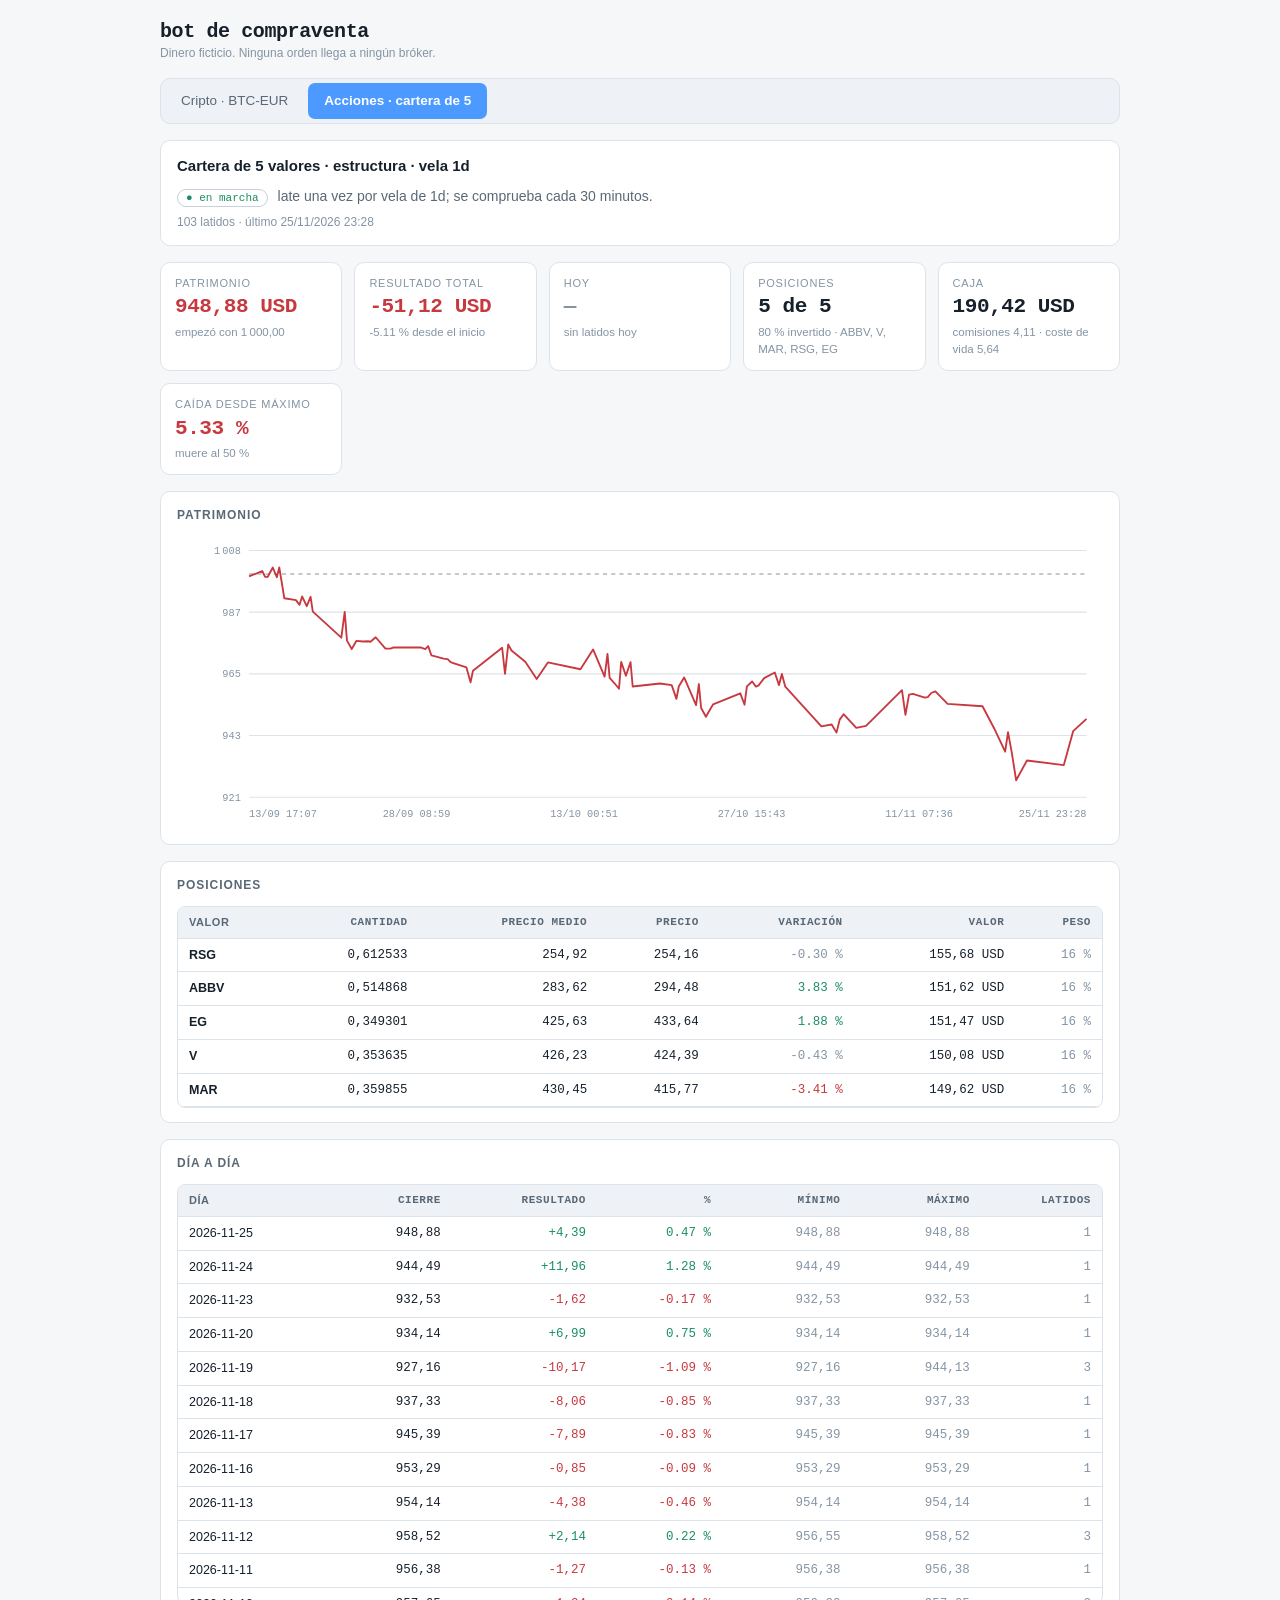
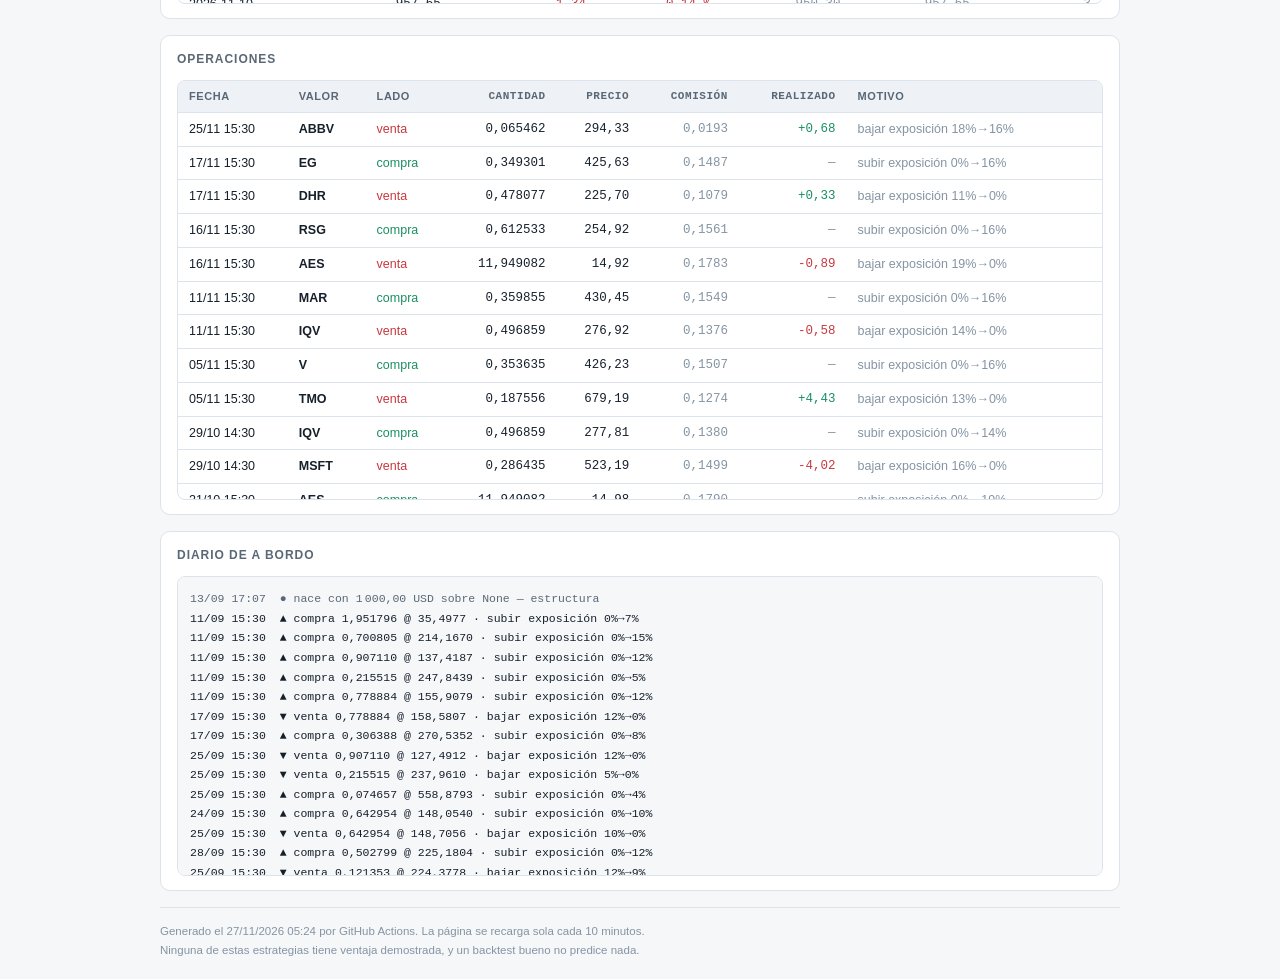
==== commit dd0760f8: "rastreo 2026-11-27" ====
--- a/docs/acciones.html
+++ b/docs/acciones.html
@@ -90,6 +90,6 @@
 
 <section class="tarjeta"><h3>Diario de a bordo</h3><pre class="diario"><div class="">13/09 17:07  ● nace con 1 000,00 USD sobre None — estructura</div><div class="l-hito">11/09 15:30  ▲ compra 1,951796 @ 35,4977 · subir exposición 0%→7%</div><div class="l-hito">11/09 15:30  ▲ compra 0,700805 @ 214,1670 · subir exposición 0%→15%</div><div class="l-hito">11/09 15:30  ▲ compra 0,907110 @ 137,4187 · subir exposición 0%→12%</div><div class="l-hito">11/09 15:30  ▲ compra 0,215515 @ 247,8439 · subir exposición 0%→5%</div><div class="l-hito">11/09 15:30  ▲ compra 0,778884 @ 155,9079 · subir exposición 0%→12%</div><div class="l-hito">17/09 15:30  ▼ venta 0,778884 @ 158,5807 · bajar exposición 12%→0%</div><div class="l-hito">17/09 15:30  ▲ compra 0,306388 @ 270,5352 · subir exposición 0%→8%</div><div class="l-hito">25/09 15:30  ▼ venta 0,907110 @ 127,4912 · bajar exposición 12%→0%</div><div class="l-hito">25/09 15:30  ▼ venta 0,215515 @ 237,9610 · bajar exposición 5%→0%</div><div class="l-hito">25/09 15:30  ▲ compra 0,074657 @ 558,8793 · subir exposición 0%→4%</div><div class="l-hito">24/09 15:30  ▲ compra 0,642954 @ 148,0540 · subir exposición 0%→10%</div><div class="l-hito">25/09 15:30  ▼ venta 0,642954 @ 148,7056 · bajar exposición 10%→0%</div><div class="l-hito">28/09 15:30  ▲ compra 0,502799 @ 225,1804 · subir exposición 0%→12%</div><div class="l-hito">25/09 15:30  ▼ venta 0,121353 @ 224,3778 · bajar exposición 12%→9%</div><div class="l-hito">28/09 15:30  ▲ compra 0,115791 @ 227,4437 · subir exposición 9%→12%</div><div class="l-hito">29/09 15:30  ▼ venta 0,700805 @ 204,6726 · bajar exposición 15%→0%</div><div class="l-hito">29/09 15:30  ▲ compra 0,083862 @ 614,4070 · subir exposición 0%→5%</div><div class="l-hito">30/09 15:30  ▲ compra 0,089917 @ 223,2716 · subir exposición 11%→14%</div><div class="l-hito">29/09 15:30  ▼ venta 0,090918 @ 225,9969 · bajar exposición 14%→12%</div><div class="l-hito">30/09 15:30  ▲ compra 0,088060 @ 221,6608 · subir exposición 11%→13%</div><div class="l-hito">01/10 15:30  ▼ venta 1,951796 @ 31,9715 · bajar exposición 6%→0%</div><div class="l-hito">02/10 15:30  ▲ compra 0,215627 @ 654,8622 · subir exposición 0%→15%</div><div class="l-hito">05/10 15:30  ▲ compra 0,161309 @ 263,8118 · subir exposición 8%→13%</div><div class="l-hito">02/10 15:30  ▼ venta 0,152221 @ 258,0809 · bajar exposición 13%→8%</div><div class="l-hito">05/10 15:30  ▲ compra 0,141617 @ 266,2230 · subir exposición 9%→12%</div><div class="l-hito">09/10 15:30  ▼ venta 0,457093 @ 261,5442 · bajar exposición 12%→0%</div><div class="l-hito">09/10 15:30  ▲ compra 0,286435 @ 536,7182 · subir exposición 0%→16%</div><div class="l-hito">13/10 15:30  ▲ compra 0,033293 @ 596,9107 · subir exposición 5%→7%</div><div class="l-hito">15/10 15:30  ▼ venta 0,074657 @ 461,1668 · stop-loss: 461.3975 &lt;= 475.0474</div><div class="l-hito">14/10 15:30  ▲ compra 0,580329 @ 283,6218 · subir exposición 0%→17%</div><div class="l-hito">20/10 15:30  ▼ venta 0,028071 @ 687,0263 · bajar exposición 15%→13%</div><div class="l-hito">22/10 15:30  ▼ venta 0,106219 @ 229,7826 · bajar exposición 14%→12%</div><div class="l-hito">22/10 15:30  ▼ venta 0,117155 @ 510,0747 · stop-loss: 510.3299 &lt;= 518.0197</div><div class="l-hito">21/10 15:30  ▲ compra 11,949082 @ 14,9775 · subir exposición 0%→19%</div><div class="l-hito">29/10 14:30  ▼ venta 0,286435 @ 523,1933 · bajar exposición 16%→0%</div><div class="l-hito">29/10 14:30  ▲ compra 0,496859 @ 277,8088 · subir exposición 0%→14%</div><div class="l-hito">05/11 15:30  ▼ venta 0,187556 @ 679,1853 · bajar exposición 13%→0%</div><div class="l-hito">05/11 15:30  ▲ compra 0,353635 @ 426,2330 · subir exposición 0%→16%</div><div class="l-hito">11/11 15:30  ▼ venta 0,496859 @ 276,9165 · bajar exposición 14%→0%</div><div class="l-hito">11/11 15:30  ▲ compra 0,359855 @ 430,4451 · subir exposición 0%→16%</div><div class="l-hito">16/11 15:30  ▼ venta 11,949082 @ 14,9175 · bajar exposición 19%→0%</div><div class="l-hito">16/11 15:30  ▲ compra 0,612533 @ 254,9174 · subir exposición 0%→16%</div><div class="l-hito">17/11 15:30  ▼ venta 0,478077 @ 225,6971 · bajar exposición 11%→0%</div><div class="l-hito">17/11 15:30  ▲ compra 0,349301 @ 425,6327 · subir exposición 0%→16%</div><div class="l-hito">25/11 15:30  ▼ venta 0,065462 @ 294,3328 · bajar exposición 18%→16%</div></pre></section>
 
-<footer>Generado el 27/11/2026 00:17 por GitHub Actions. La página se recarga sola cada 10 minutos.<br>
+<footer>Generado el 27/11/2026 05:24 por GitHub Actions. La página se recarga sola cada 10 minutos.<br>
 Ninguna de estas estrategias tiene ventaja demostrada, y un backtest bueno no predice nada.</footer>
 </div></body></html>
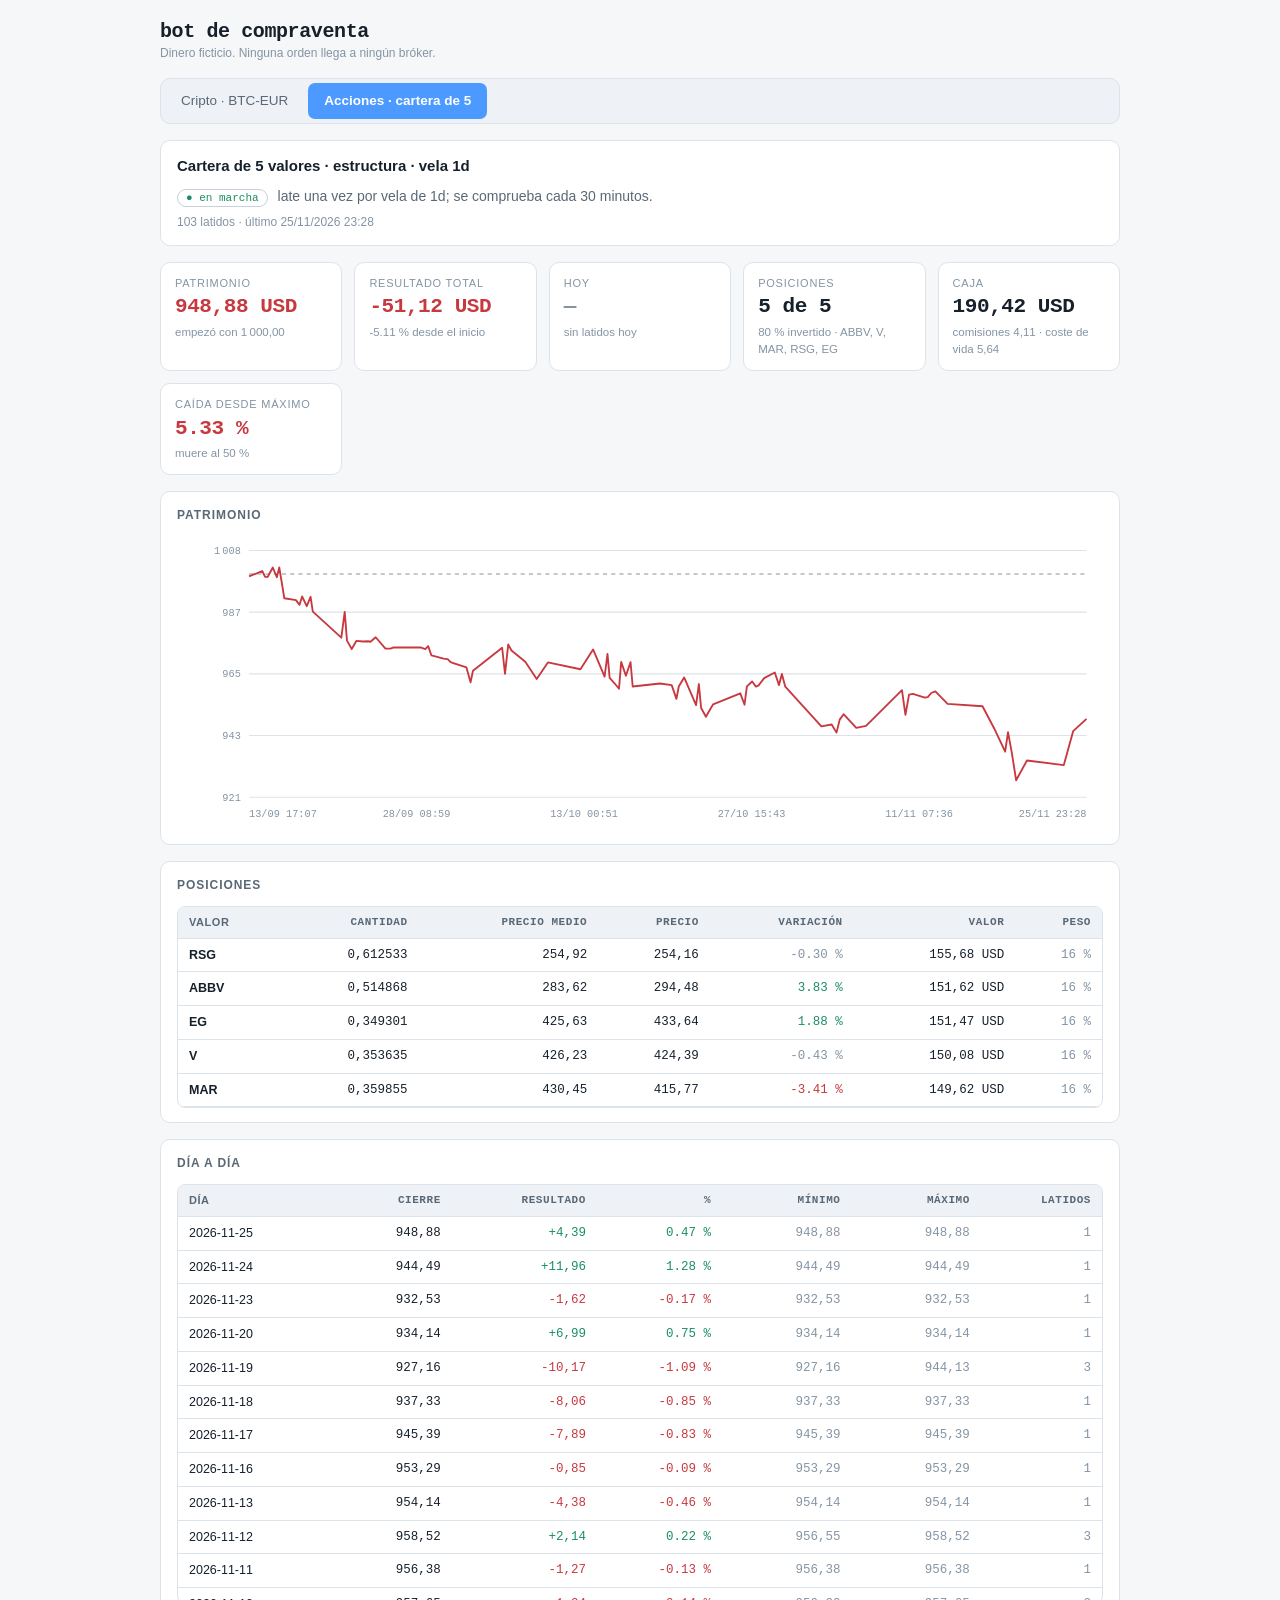
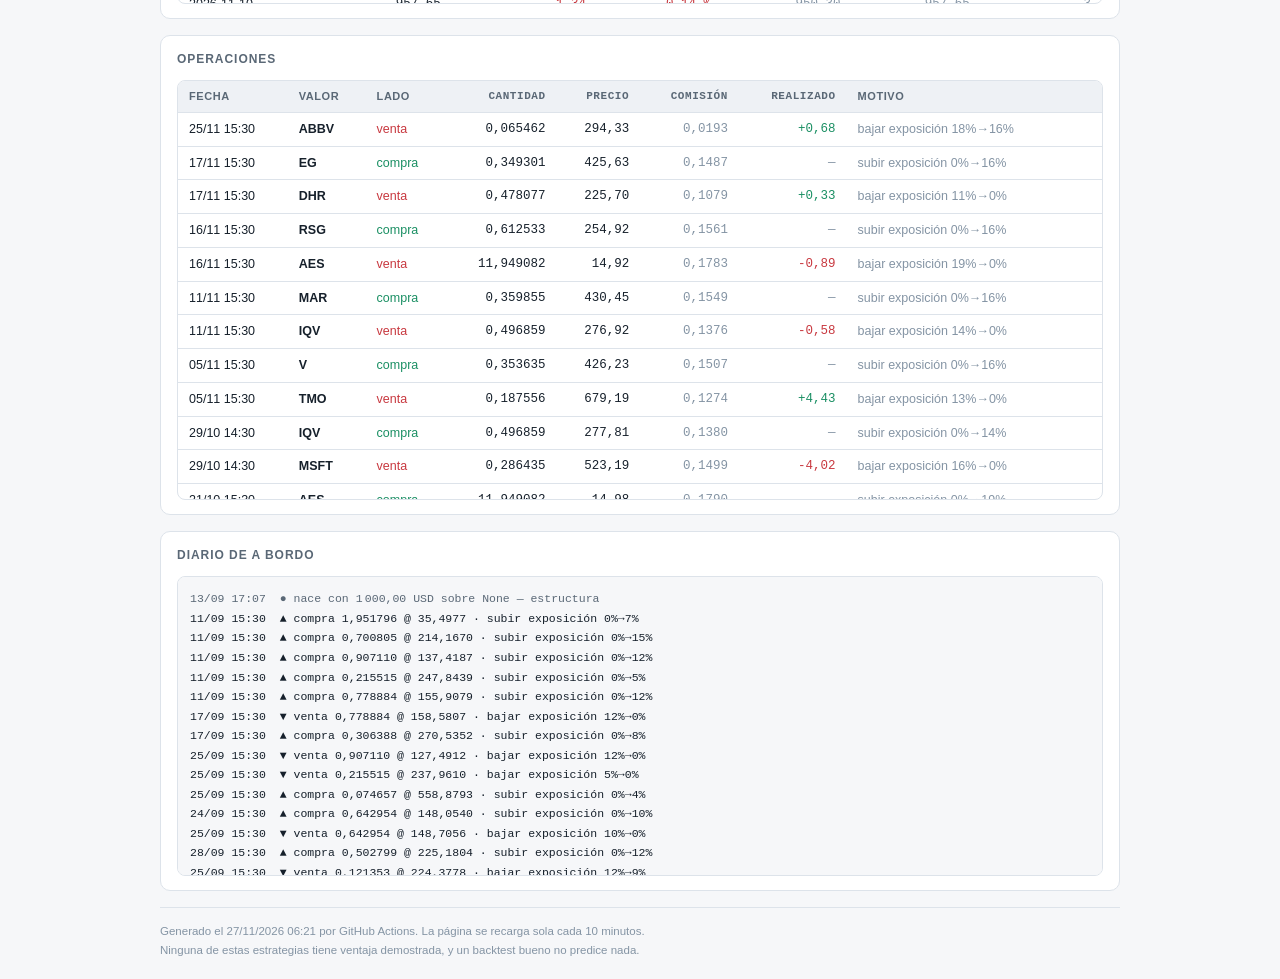
==== commit 6d8937da: "latido 2026-11-27 06:21" ====
--- a/docs/acciones.html
+++ b/docs/acciones.html
@@ -90,6 +90,6 @@
 
 <section class="tarjeta"><h3>Diario de a bordo</h3><pre class="diario"><div class="">13/09 17:07  ● nace con 1 000,00 USD sobre None — estructura</div><div class="l-hito">11/09 15:30  ▲ compra 1,951796 @ 35,4977 · subir exposición 0%→7%</div><div class="l-hito">11/09 15:30  ▲ compra 0,700805 @ 214,1670 · subir exposición 0%→15%</div><div class="l-hito">11/09 15:30  ▲ compra 0,907110 @ 137,4187 · subir exposición 0%→12%</div><div class="l-hito">11/09 15:30  ▲ compra 0,215515 @ 247,8439 · subir exposición 0%→5%</div><div class="l-hito">11/09 15:30  ▲ compra 0,778884 @ 155,9079 · subir exposición 0%→12%</div><div class="l-hito">17/09 15:30  ▼ venta 0,778884 @ 158,5807 · bajar exposición 12%→0%</div><div class="l-hito">17/09 15:30  ▲ compra 0,306388 @ 270,5352 · subir exposición 0%→8%</div><div class="l-hito">25/09 15:30  ▼ venta 0,907110 @ 127,4912 · bajar exposición 12%→0%</div><div class="l-hito">25/09 15:30  ▼ venta 0,215515 @ 237,9610 · bajar exposición 5%→0%</div><div class="l-hito">25/09 15:30  ▲ compra 0,074657 @ 558,8793 · subir exposición 0%→4%</div><div class="l-hito">24/09 15:30  ▲ compra 0,642954 @ 148,0540 · subir exposición 0%→10%</div><div class="l-hito">25/09 15:30  ▼ venta 0,642954 @ 148,7056 · bajar exposición 10%→0%</div><div class="l-hito">28/09 15:30  ▲ compra 0,502799 @ 225,1804 · subir exposición 0%→12%</div><div class="l-hito">25/09 15:30  ▼ venta 0,121353 @ 224,3778 · bajar exposición 12%→9%</div><div class="l-hito">28/09 15:30  ▲ compra 0,115791 @ 227,4437 · subir exposición 9%→12%</div><div class="l-hito">29/09 15:30  ▼ venta 0,700805 @ 204,6726 · bajar exposición 15%→0%</div><div class="l-hito">29/09 15:30  ▲ compra 0,083862 @ 614,4070 · subir exposición 0%→5%</div><div class="l-hito">30/09 15:30  ▲ compra 0,089917 @ 223,2716 · subir exposición 11%→14%</div><div class="l-hito">29/09 15:30  ▼ venta 0,090918 @ 225,9969 · bajar exposición 14%→12%</div><div class="l-hito">30/09 15:30  ▲ compra 0,088060 @ 221,6608 · subir exposición 11%→13%</div><div class="l-hito">01/10 15:30  ▼ venta 1,951796 @ 31,9715 · bajar exposición 6%→0%</div><div class="l-hito">02/10 15:30  ▲ compra 0,215627 @ 654,8622 · subir exposición 0%→15%</div><div class="l-hito">05/10 15:30  ▲ compra 0,161309 @ 263,8118 · subir exposición 8%→13%</div><div class="l-hito">02/10 15:30  ▼ venta 0,152221 @ 258,0809 · bajar exposición 13%→8%</div><div class="l-hito">05/10 15:30  ▲ compra 0,141617 @ 266,2230 · subir exposición 9%→12%</div><div class="l-hito">09/10 15:30  ▼ venta 0,457093 @ 261,5442 · bajar exposición 12%→0%</div><div class="l-hito">09/10 15:30  ▲ compra 0,286435 @ 536,7182 · subir exposición 0%→16%</div><div class="l-hito">13/10 15:30  ▲ compra 0,033293 @ 596,9107 · subir exposición 5%→7%</div><div class="l-hito">15/10 15:30  ▼ venta 0,074657 @ 461,1668 · stop-loss: 461.3975 &lt;= 475.0474</div><div class="l-hito">14/10 15:30  ▲ compra 0,580329 @ 283,6218 · subir exposición 0%→17%</div><div class="l-hito">20/10 15:30  ▼ venta 0,028071 @ 687,0263 · bajar exposición 15%→13%</div><div class="l-hito">22/10 15:30  ▼ venta 0,106219 @ 229,7826 · bajar exposición 14%→12%</div><div class="l-hito">22/10 15:30  ▼ venta 0,117155 @ 510,0747 · stop-loss: 510.3299 &lt;= 518.0197</div><div class="l-hito">21/10 15:30  ▲ compra 11,949082 @ 14,9775 · subir exposición 0%→19%</div><div class="l-hito">29/10 14:30  ▼ venta 0,286435 @ 523,1933 · bajar exposición 16%→0%</div><div class="l-hito">29/10 14:30  ▲ compra 0,496859 @ 277,8088 · subir exposición 0%→14%</div><div class="l-hito">05/11 15:30  ▼ venta 0,187556 @ 679,1853 · bajar exposición 13%→0%</div><div class="l-hito">05/11 15:30  ▲ compra 0,353635 @ 426,2330 · subir exposición 0%→16%</div><div class="l-hito">11/11 15:30  ▼ venta 0,496859 @ 276,9165 · bajar exposición 14%→0%</div><div class="l-hito">11/11 15:30  ▲ compra 0,359855 @ 430,4451 · subir exposición 0%→16%</div><div class="l-hito">16/11 15:30  ▼ venta 11,949082 @ 14,9175 · bajar exposición 19%→0%</div><div class="l-hito">16/11 15:30  ▲ compra 0,612533 @ 254,9174 · subir exposición 0%→16%</div><div class="l-hito">17/11 15:30  ▼ venta 0,478077 @ 225,6971 · bajar exposición 11%→0%</div><div class="l-hito">17/11 15:30  ▲ compra 0,349301 @ 425,6327 · subir exposición 0%→16%</div><div class="l-hito">25/11 15:30  ▼ venta 0,065462 @ 294,3328 · bajar exposición 18%→16%</div></pre></section>
 
-<footer>Generado el 27/11/2026 05:24 por GitHub Actions. La página se recarga sola cada 10 minutos.<br>
+<footer>Generado el 27/11/2026 06:21 por GitHub Actions. La página se recarga sola cada 10 minutos.<br>
 Ninguna de estas estrategias tiene ventaja demostrada, y un backtest bueno no predice nada.</footer>
 </div></body></html>
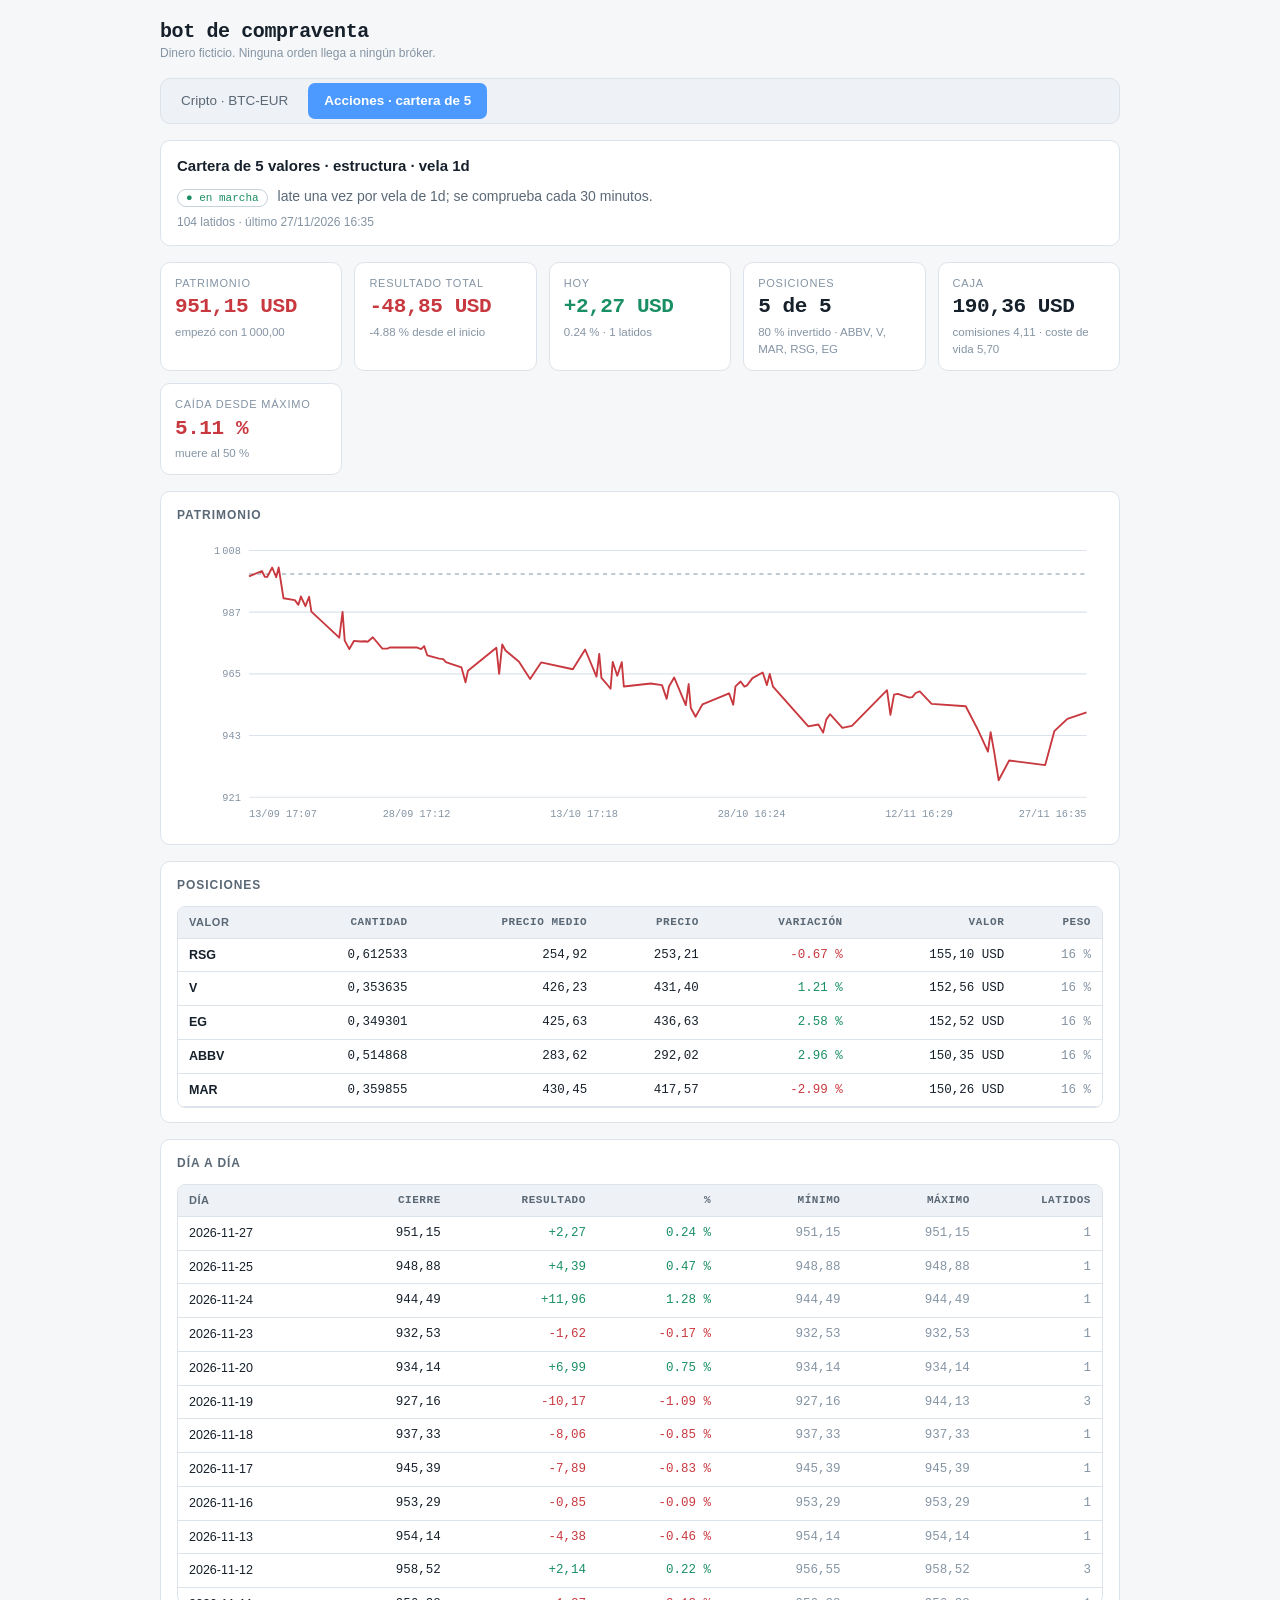
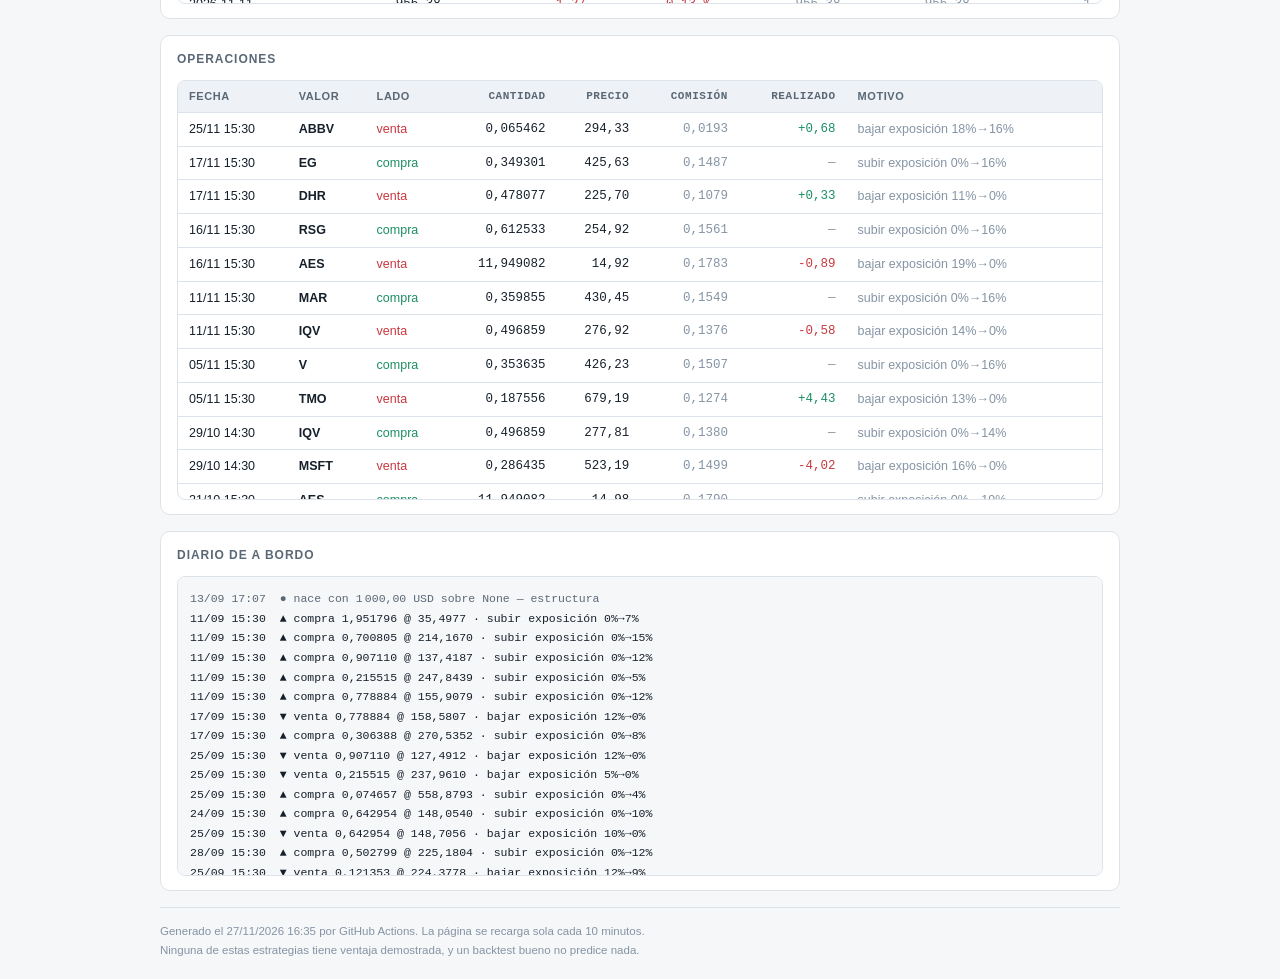
==== commit 4ec3ab18: "latido 2026-11-27 16:35" ====
--- a/docs/acciones.html
+++ b/docs/acciones.html
@@ -62,26 +62,26 @@
 <section class="tarjeta cabecera-agente">
   <h2>Cartera de 5 valores · estructura · vela 1d</h2>
   <p class="linea"><span class="insignia vivo">● en marcha</span> late una vez por vela de 1d; se comprueba cada 30 minutos.</p>
-  <p class="nota">103 latidos · último 25/11/2026 23:28</p>
+  <p class="nota">104 latidos · último 27/11/2026 16:35</p>
 </section>
 
-<section class="kpis"><div class="kpi"><span class="kpi-t">Patrimonio</span><span class="kpi-v neg">948,88 USD</span><span class="kpi-s">empezó con 1 000,00</span></div><div class="kpi"><span class="kpi-t">Resultado total</span><span class="kpi-v neg">-51,12 USD</span><span class="kpi-s">-5.11 % desde el inicio</span></div><div class="kpi"><span class="kpi-t">Hoy</span><span class="kpi-v apagado">—</span><span class="kpi-s">sin latidos hoy</span></div><div class="kpi"><span class="kpi-t">Posiciones</span><span class="kpi-v ">5 de 5</span><span class="kpi-s">80 % invertido · ABBV, V, MAR, RSG, EG</span></div><div class="kpi"><span class="kpi-t">Caja</span><span class="kpi-v ">190,42 USD</span><span class="kpi-s">comisiones 4,11 · coste de vida 5,64</span></div><div class="kpi"><span class="kpi-t">Caída desde máximo</span><span class="kpi-v neg">5.33 %</span><span class="kpi-s">muere al 50 %</span></div></section>
+<section class="kpis"><div class="kpi"><span class="kpi-t">Patrimonio</span><span class="kpi-v neg">951,15 USD</span><span class="kpi-s">empezó con 1 000,00</span></div><div class="kpi"><span class="kpi-t">Resultado total</span><span class="kpi-v neg">-48,85 USD</span><span class="kpi-s">-4.88 % desde el inicio</span></div><div class="kpi"><span class="kpi-t">Hoy</span><span class="kpi-v pos">+2,27 USD</span><span class="kpi-s">0.24 % · 1 latidos</span></div><div class="kpi"><span class="kpi-t">Posiciones</span><span class="kpi-v ">5 de 5</span><span class="kpi-s">80 % invertido · ABBV, V, MAR, RSG, EG</span></div><div class="kpi"><span class="kpi-t">Caja</span><span class="kpi-v ">190,36 USD</span><span class="kpi-s">comisiones 4,11 · coste de vida 5,70</span></div><div class="kpi"><span class="kpi-t">Caída desde máximo</span><span class="kpi-v neg">5.11 %</span><span class="kpi-s">muere al 50 %</span></div></section>
 
-<section class="tarjeta"><h3>Patrimonio</h3><svg viewBox="0 0 900 280" width="100%" role="img" aria-label="Curva de patrimonio"><line class="malla" x1="70" x2="884" y1="254.0" y2="254.0"/><text class="eje" x="62" y="257.5" text-anchor="end">921</text><line class="malla" x1="70" x2="884" y1="194.0" y2="194.0"/><text class="eje" x="62" y="197.5" text-anchor="end">943</text><line class="malla" x1="70" x2="884" y1="134.0" y2="134.0"/><text class="eje" x="62" y="137.5" text-anchor="end">965</text><line class="malla" x1="70" x2="884" y1="74.0" y2="74.0"/><text class="eje" x="62" y="77.5" text-anchor="end">987</text><line class="malla" x1="70" x2="884" y1="14.0" y2="14.0"/><text class="eje" x="62" y="17.5" text-anchor="end">1 008</text><text class="eje" x="70.0" y="273" text-anchor="start">13/09 17:07</text><text class="eje" x="232.8" y="273" text-anchor="middle">28/09 08:59</text><text class="eje" x="395.6" y="273" text-anchor="middle">13/10 00:51</text><text class="eje" x="558.4" y="273" text-anchor="middle">27/10 15:43</text><text class="eje" x="721.2" y="273" text-anchor="middle">11/11 07:36</text><text class="eje" x="884.0" y="273" text-anchor="end">25/11 23:28</text><line class="base" x1="70" x2="884" y1="37.0" y2="37.0"/><path d="M70.0 39.3L82.8 34.0L85.6 39.6L88.1 39.8L93.1 30.6L97.0 40.1L99.4 30.6L104.3 60.5L115.6 62.3L119.1 66.9L121.6 58.8L126.1 68.2L129.8 59.1L132.0 73.5L159.7 98.8L163.0 73.8L165.2 101.7L169.8 109.9L174.3 102.0L181.0 102.5L185.6 102.3L188.0 102.8L193.1 98.4L202.6 109.4L207.6 109.4L209.9 108.4L236.7 108.3L241.3 110.0L244.1 107.0L247.3 116.1L259.1 119.2L263.1 119.6L265.9 122.6L269.3 123.8L281.3 127.8L285.3 142.2L287.7 130.9L316.0 108.6L318.8 134.0L321.9 105.5L325.1 111.3L338.5 122.2L349.6 138.9L360.5 122.9L392.1 129.5L404.4 110.3L415.6 136.7L418.4 114.6L420.5 137.9L425.0 142.9L429.6 148.5L431.7 122.3L436.3 135.9L440.8 122.6L442.9 146.3L469.5 143.4L480.8 144.9L485.4 158.3L487.7 146.3L492.9 137.5L504.5 164.4L507.2 143.9L509.4 167.2L514.1 175.7L518.8 167.5L521.0 163.7L547.5 152.9L551.6 164.0L553.9 146.1L559.0 141.4L562.7 146.4L565.3 145.2L570.7 138.1L581.0 132.7L585.1 144.9L587.9 134.1L591.2 146.5L626.3 185.1L636.3 183.2L641.0 191.1L644.1 178.5L647.9 173.2L660.2 186.5L669.7 184.5L704.6 149.8L708.0 173.8L711.5 154.2L715.3 153.5L726.8 157.0L729.7 156.6L733.1 152.6L737.1 151.1L749.0 163.2L782.9 165.5L794.4 187.3L804.9 209.5L807.7 190.7L811.4 210.8L815.6 237.4L826.1 218.2L861.9 222.7L871.0 189.7L884.0 177.7" fill="none" stroke="var(--rojo)" stroke-width="1.8" stroke-linejoin="round"/></svg></section>
+<section class="tarjeta"><h3>Patrimonio</h3><svg viewBox="0 0 900 280" width="100%" role="img" aria-label="Curva de patrimonio"><line class="malla" x1="70" x2="884" y1="254.0" y2="254.0"/><text class="eje" x="62" y="257.5" text-anchor="end">921</text><line class="malla" x1="70" x2="884" y1="194.0" y2="194.0"/><text class="eje" x="62" y="197.5" text-anchor="end">943</text><line class="malla" x1="70" x2="884" y1="134.0" y2="134.0"/><text class="eje" x="62" y="137.5" text-anchor="end">965</text><line class="malla" x1="70" x2="884" y1="74.0" y2="74.0"/><text class="eje" x="62" y="77.5" text-anchor="end">987</text><line class="malla" x1="70" x2="884" y1="14.0" y2="14.0"/><text class="eje" x="62" y="17.5" text-anchor="end">1 008</text><text class="eje" x="70.0" y="273" text-anchor="start">13/09 17:07</text><text class="eje" x="232.8" y="273" text-anchor="middle">28/09 17:12</text><text class="eje" x="395.6" y="273" text-anchor="middle">13/10 17:18</text><text class="eje" x="558.4" y="273" text-anchor="middle">28/10 16:24</text><text class="eje" x="721.2" y="273" text-anchor="middle">12/11 16:29</text><text class="eje" x="884.0" y="273" text-anchor="end">27/11 16:35</text><line class="base" x1="70" x2="884" y1="37.0" y2="37.0"/><path d="M70.0 39.3L82.5 34.0L85.3 39.6L87.6 39.8L92.5 30.6L96.4 40.1L98.8 30.6L103.5 60.5L114.5 62.3L118.0 66.9L120.4 58.8L124.8 68.2L128.4 59.1L130.6 73.5L157.7 98.8L160.9 73.8L163.0 101.7L167.5 109.9L171.9 102.0L178.5 102.5L182.9 102.3L185.3 102.8L190.3 98.4L199.6 109.4L204.5 109.4L206.7 108.4L232.9 108.3L237.3 110.0L240.2 107.0L243.3 116.1L254.8 119.2L258.7 119.6L261.4 122.6L264.8 123.8L276.5 127.8L280.4 142.2L282.8 130.9L310.4 108.6L313.1 134.0L316.1 105.5L319.3 111.3L332.4 122.2L343.2 138.9L353.9 122.9L384.7 129.5L396.7 110.3L407.7 136.7L410.4 114.6L412.5 137.9L416.9 142.9L421.4 148.5L423.5 122.3L427.9 135.9L432.3 122.6L434.3 146.3L460.4 143.4L471.4 144.9L475.9 158.3L478.2 146.3L483.2 137.5L494.5 164.4L497.3 143.9L499.4 167.2L504.0 175.7L508.5 167.5L510.7 163.7L536.6 152.9L540.6 164.0L542.8 146.1L547.8 141.4L551.5 146.4L554.0 145.2L559.3 138.1L569.3 132.7L573.3 144.9L576.1 134.1L579.3 146.5L613.6 185.1L623.4 183.2L628.0 191.1L631.0 178.5L634.7 173.2L646.7 186.5L656.0 184.5L690.1 149.8L693.4 173.8L696.9 154.2L700.5 153.5L711.8 157.0L714.7 156.6L717.9 152.6L721.9 151.1L733.5 163.2L766.6 165.5L777.9 187.3L788.2 209.5L790.8 190.7L794.4 210.8L798.6 237.4L808.8 218.2L843.8 222.7L852.7 189.7L865.4 177.7L884.0 171.4" fill="none" stroke="var(--rojo)" stroke-width="1.8" stroke-linejoin="round"/></svg></section>
 
 <section class="tarjeta"><h3>Posiciones</h3>
     <div class="envoltura"><table>
     <thead><tr><th>valor</th><th class="num">cantidad</th><th class="num">precio medio</th>
     <th class="num">precio</th><th class="num">variación</th><th class="num">valor</th>
     <th class="num">peso</th></tr></thead>
-    <tbody><tr><td><b>RSG</b></td><td class="num">0,612533</td><td class="num">254,92</td><td class="num">254,16</td><td class="num apagado">-0.30 %</td><td class="num">155,68 USD</td><td class="num apagado">16 %</td></tr><tr><td><b>ABBV</b></td><td class="num">0,514868</td><td class="num">283,62</td><td class="num">294,48</td><td class="num pos">3.83 %</td><td class="num">151,62 USD</td><td class="num apagado">16 %</td></tr><tr><td><b>EG</b></td><td class="num">0,349301</td><td class="num">425,63</td><td class="num">433,64</td><td class="num pos">1.88 %</td><td class="num">151,47 USD</td><td class="num apagado">16 %</td></tr><tr><td><b>V</b></td><td class="num">0,353635</td><td class="num">426,23</td><td class="num">424,39</td><td class="num apagado">-0.43 %</td><td class="num">150,08 USD</td><td class="num apagado">16 %</td></tr><tr><td><b>MAR</b></td><td class="num">0,359855</td><td class="num">430,45</td><td class="num">415,77</td><td class="num neg">-3.41 %</td><td class="num">149,62 USD</td><td class="num apagado">16 %</td></tr></tbody></table></div></section>
+    <tbody><tr><td><b>RSG</b></td><td class="num">0,612533</td><td class="num">254,92</td><td class="num">253,21</td><td class="num neg">-0.67 %</td><td class="num">155,10 USD</td><td class="num apagado">16 %</td></tr><tr><td><b>V</b></td><td class="num">0,353635</td><td class="num">426,23</td><td class="num">431,40</td><td class="num pos">1.21 %</td><td class="num">152,56 USD</td><td class="num apagado">16 %</td></tr><tr><td><b>EG</b></td><td class="num">0,349301</td><td class="num">425,63</td><td class="num">436,63</td><td class="num pos">2.58 %</td><td class="num">152,52 USD</td><td class="num apagado">16 %</td></tr><tr><td><b>ABBV</b></td><td class="num">0,514868</td><td class="num">283,62</td><td class="num">292,02</td><td class="num pos">2.96 %</td><td class="num">150,35 USD</td><td class="num apagado">16 %</td></tr><tr><td><b>MAR</b></td><td class="num">0,359855</td><td class="num">430,45</td><td class="num">417,57</td><td class="num neg">-2.99 %</td><td class="num">150,26 USD</td><td class="num apagado">16 %</td></tr></tbody></table></div></section>
 
 
 
 <section class="tarjeta"><h3>Día a día</h3>
 <div class="envoltura"><table>
 <thead><tr><th>día</th><th class="num">cierre</th><th class="num">resultado</th><th class="num">%</th><th class="num">mínimo</th><th class="num">máximo</th><th class="num">latidos</th></tr></thead>
-<tbody><tr><td>2026-11-25</td><td class="num">948,88</td><td class="num pos">+4,39</td><td class="num pos">0.47 %</td><td class="num apagado">948,88</td><td class="num apagado">948,88</td><td class="num apagado">1</td></tr><tr><td>2026-11-24</td><td class="num">944,49</td><td class="num pos">+11,96</td><td class="num pos">1.28 %</td><td class="num apagado">944,49</td><td class="num apagado">944,49</td><td class="num apagado">1</td></tr><tr><td>2026-11-23</td><td class="num">932,53</td><td class="num neg">-1,62</td><td class="num neg">-0.17 %</td><td class="num apagado">932,53</td><td class="num apagado">932,53</td><td class="num apagado">1</td></tr><tr><td>2026-11-20</td><td class="num">934,14</td><td class="num pos">+6,99</td><td class="num pos">0.75 %</td><td class="num apagado">934,14</td><td class="num apagado">934,14</td><td class="num apagado">1</td></tr><tr><td>2026-11-19</td><td class="num">927,16</td><td class="num neg">-10,17</td><td class="num neg">-1.09 %</td><td class="num apagado">927,16</td><td class="num apagado">944,13</td><td class="num apagado">3</td></tr><tr><td>2026-11-18</td><td class="num">937,33</td><td class="num neg">-8,06</td><td class="num neg">-0.85 %</td><td class="num apagado">937,33</td><td class="num apagado">937,33</td><td class="num apagado">1</td></tr><tr><td>2026-11-17</td><td class="num">945,39</td><td class="num neg">-7,89</td><td class="num neg">-0.83 %</td><td class="num apagado">945,39</td><td class="num apagado">945,39</td><td class="num apagado">1</td></tr><tr><td>2026-11-16</td><td class="num">953,29</td><td class="num neg">-0,85</td><td class="num neg">-0.09 %</td><td class="num apagado">953,29</td><td class="num apagado">953,29</td><td class="num apagado">1</td></tr><tr><td>2026-11-13</td><td class="num">954,14</td><td class="num neg">-4,38</td><td class="num neg">-0.46 %</td><td class="num apagado">954,14</td><td class="num apagado">954,14</td><td class="num apagado">1</td></tr><tr><td>2026-11-12</td><td class="num">958,52</td><td class="num pos">+2,14</td><td class="num pos">0.22 %</td><td class="num apagado">956,55</td><td class="num apagado">958,52</td><td class="num apagado">3</td></tr><tr><td>2026-11-11</td><td class="num">956,38</td><td class="num neg">-1,27</td><td class="num neg">-0.13 %</td><td class="num apagado">956,38</td><td class="num apagado">956,38</td><td class="num apagado">1</td></tr><tr><td>2026-11-10</td><td class="num">957,65</td><td class="num neg">-1,34</td><td class="num neg">-0.14 %</td><td class="num apagado">950,30</td><td class="num apagado">957,65</td><td class="num apagado">3</td></tr><tr><td>2026-11-09</td><td class="num">958,99</td><td class="num pos">+12,60</td><td class="num pos">1.33 %</td><td class="num apagado">958,99</td><td class="num apagado">958,99</td><td class="num apagado">1</td></tr><tr><td>2026-11-06</td><td class="num">946,39</td><td class="num pos">+0,73</td><td class="num pos">0.08 %</td><td class="num apagado">946,39</td><td class="num apagado">946,39</td><td class="num apagado">1</td></tr><tr><td>2026-11-05</td><td class="num">945,66</td><td class="num neg">-4,83</td><td class="num neg">-0.51 %</td><td class="num apagado">945,66</td><td class="num apagado">945,66</td><td class="num apagado">1</td></tr><tr><td>2026-11-04</td><td class="num">950,49</td><td class="num pos">+3,62</td><td class="num pos">0.38 %</td><td class="num apagado">944,01</td><td class="num apagado">950,49</td><td class="num apagado">3</td></tr><tr><td>2026-11-03</td><td class="num">946,87</td><td class="num pos">+0,69</td><td class="num pos">0.07 %</td><td class="num apagado">946,87</td><td class="num apagado">946,87</td><td class="num apagado">1</td></tr><tr><td>2026-11-02</td><td class="num">946,19</td><td class="num neg">-14,03</td><td class="num neg">-1.46 %</td><td class="num apagado">946,19</td><td class="num apagado">946,19</td><td class="num apagado">1</td></tr><tr><td>2026-10-30</td><td class="num">960,22</td><td class="num neg">-4,99</td><td class="num neg">-0.52 %</td><td class="num apagado">960,22</td><td class="num apagado">964,69</td><td class="num apagado">3</td></tr><tr><td>2026-10-29</td><td class="num">965,21</td><td class="num pos">+1,96</td><td class="num pos">0.20 %</td><td class="num apagado">965,21</td><td class="num apagado">965,21</td><td class="num apagado">1</td></tr><tr><td>2026-10-28</td><td class="num">963,25</td><td class="num pos">+1,18</td><td class="num pos">0.12 %</td><td class="num apagado">960,25</td><td class="num apagado">963,25</td><td class="num apagado">3</td></tr><tr><td>2026-10-27</td><td class="num">962,07</td><td class="num pos">+4,20</td><td class="num pos">0.44 %</td><td class="num apagado">953,84</td><td class="num apagado">962,07</td><td class="num apagado">3</td></tr><tr><td>2026-10-26</td><td class="num">957,87</td><td class="num pos">+3,91</td><td class="num pos">0.41 %</td><td class="num apagado">957,87</td><td class="num apagado">957,87</td><td class="num apagado">1</td></tr><tr><td>2026-10-24</td><td class="num">953,95</td><td class="num pos">+4,35</td><td class="num pos">0.46 %</td><td class="num apagado">952,56</td><td class="num apagado">953,95</td><td class="num apagado">2</td></tr><tr><td>2026-10-23</td><td class="num">949,60</td><td class="num neg">-4,09</td><td class="num neg">-0.43 %</td><td class="num apagado">949,60</td><td class="num apagado">961,14</td><td class="num apagado">3</td></tr><tr><td>2026-10-22</td><td class="num">953,69</td><td class="num neg">-9,77</td><td class="num neg">-1.01 %</td><td class="num apagado">953,69</td><td class="num apagado">953,69</td><td class="num apagado">1</td></tr><tr><td>2026-10-21</td><td class="num">963,46</td><td class="num pos">+2,66</td><td class="num pos">0.28 %</td><td class="num apagado">955,90</td><td class="num apagado">963,46</td><td class="num apagado">3</td></tr><tr><td>2026-10-20</td><td class="num">960,80</td><td class="num neg">-0,52</td><td class="num neg">-0.05 %</td><td class="num apagado">960,80</td><td class="num apagado">960,80</td><td class="num apagado">1</td></tr><tr><td>2026-10-19</td><td class="num">961,32</td><td class="num pos">+1,05</td><td class="num pos">0.11 %</td><td class="num apagado">961,32</td><td class="num apagado">961,32</td><td class="num apagado">1</td></tr><tr><td>2026-10-17</td><td class="num">960,27</td><td class="num neg">-3,77</td><td class="num neg">-0.39 %</td><td class="num apagado">960,27</td><td class="num apagado">968,89</td><td class="num apagado">2</td></tr><tr><td>2026-10-16</td><td class="num">964,04</td><td class="num pos">+2,52</td><td class="num pos">0.26 %</td><td class="num apagado">959,46</td><td class="num apagado">969,00</td><td class="num apagado">3</td></tr><tr><td>2026-10-15</td><td class="num">961,51</td><td class="num neg">-2,24</td><td class="num neg">-0.23 %</td><td class="num apagado">961,51</td><td class="num apagado">971,80</td><td class="num apagado">3</td></tr><tr><td>2026-10-14</td><td class="num">963,76</td><td class="num neg">-9,59</td><td class="num neg">-0.99 %</td><td class="num apagado">963,76</td><td class="num apagado">963,76</td><td class="num apagado">1</td></tr><tr><td>2026-10-13</td><td class="num">973,35</td><td class="num pos">+6,98</td><td class="num pos">0.72 %</td><td class="num apagado">973,35</td><td class="num apagado">973,35</td><td class="num apagado">1</td></tr><tr><td>2026-10-12</td><td class="num">966,37</td><td class="num neg">-2,41</td><td class="num neg">-0.25 %</td><td class="num apagado">966,37</td><td class="num apagado">966,37</td><td class="num apagado">1</td></tr><tr><td>2026-10-09</td><td class="num">968,77</td><td class="num pos">+5,81</td><td class="num pos">0.60 %</td><td class="num apagado">968,77</td><td class="num apagado">968,77</td><td class="num apagado">1</td></tr><tr><td>2026-10-08</td><td class="num">962,96</td><td class="num neg">-6,07</td><td class="num neg">-0.63 %</td><td class="num apagado">962,96</td><td class="num apagado">962,96</td><td class="num apagado">1</td></tr><tr><td>2026-10-07</td><td class="num">969,03</td><td class="num neg">-3,97</td><td class="num neg">-0.41 %</td><td class="num apagado">969,03</td><td class="num apagado">969,03</td><td class="num apagado">1</td></tr><tr><td>2026-10-06</td><td class="num">973,00</td><td class="num neg">-0,95</td><td class="num neg">-0.10 %</td><td class="num apagado">964,75</td><td class="num apagado">975,10</td><td class="num apagado">3</td></tr><tr><td>2026-10-05</td><td class="num">973,96</td><td class="num pos">+8,09</td><td class="num pos">0.84 %</td><td class="num apagado">973,96</td><td class="num apagado">973,96</td><td class="num apagado">1</td></tr><tr><td>2026-10-03</td><td class="num">965,87</td><td class="num neg">-1,12</td><td class="num neg">-0.12 %</td><td class="num apagado">961,78</td><td class="num apagado">965,87</td><td class="num apagado">2</td></tr><tr><td>2026-10-02</td><td class="num">966,99</td><td class="num neg">-1,45</td><td class="num neg">-0.15 %</td><td class="num apagado">966,99</td><td class="num apagado">966,99</td><td class="num apagado">1</td></tr><tr><td>2026-10-01</td><td class="num">968,44</td><td class="num neg">-1,69</td><td class="num neg">-0.17 %</td><td class="num apagado">968,44</td><td class="num apagado">969,99</td><td class="num apagado">3</td></tr><tr><td>2026-09-30</td><td class="num">970,13</td><td class="num neg">-1,13</td><td class="num neg">-0.12 %</td><td class="num apagado">970,13</td><td class="num apagado">970,13</td><td class="num apagado">1</td></tr><tr><td>2026-09-29</td><td class="num">971,26</td><td class="num neg">-2,83</td><td class="num neg">-0.29 %</td><td class="num apagado">971,26</td><td class="num apagado">974,56</td><td class="num apagado">3</td></tr><tr><td>2026-09-28</td><td class="num">974,09</td><td class="num pos">+0,03</td><td class="num pos">0.00 %</td><td class="num apagado">974,09</td><td class="num apagado">974,09</td><td class="num apagado">1</td></tr><tr><td>2026-09-26</td><td class="num">974,06</td><td class="num pos">+0,37</td><td class="num pos">0.04 %</td><td class="num apagado">973,69</td><td class="num apagado">974,06</td><td class="num apagado">2</td></tr><tr><td>2026-09-25</td><td class="num">973,70</td><td class="num neg">-3,98</td><td class="num neg">-0.41 %</td><td class="num apagado">973,70</td><td class="num apagado">973,70</td><td class="num apagado">1</td></tr><tr><td>2026-09-24</td><td class="num">977,67</td><td class="num pos">+1,48</td><td class="num pos">0.15 %</td><td class="num apagado">976,08</td><td class="num apagado">977,67</td><td class="num apagado">3</td></tr><tr><td>2026-09-23</td><td class="num">976,19</td><td class="num pos">+2,68</td><td class="num pos">0.28 %</td><td class="num apagado">976,19</td><td class="num apagado">976,35</td><td class="num apagado">2</td></tr><tr><td>2026-09-22</td><td class="num">973,50</td><td class="num neg">-4,01</td><td class="num neg">-0.41 %</td><td class="num apagado">973,50</td><td class="num apagado">986,60</td><td class="num apagado">3</td></tr><tr><td>2026-09-21</td><td class="num">977,52</td><td class="num neg">-9,20</td><td class="num neg">-0.93 %</td><td class="num apagado">977,52</td><td class="num apagado">977,52</td><td class="num apagado">1</td></tr><tr><td>2026-09-19</td><td class="num">986,71</td><td class="num neg">-1,95</td><td class="num neg">-0.20 %</td><td class="num apagado">986,71</td><td class="num apagado">991,94</td><td class="num apagado">2</td></tr><tr><td>2026-09-18</td><td class="num">988,67</td><td class="num neg">-2,14</td><td class="num neg">-0.22 %</td><td class="num apagado">988,67</td><td class="num apagado">992,05</td><td class="num apagado">3</td></tr><tr><td>2026-09-17</td><td class="num">990,81</td><td class="num neg">-0,65</td><td class="num neg">-0.07 %</td><td class="num apagado">990,81</td><td class="num apagado">990,81</td><td class="num apagado">1</td></tr><tr><td>2026-09-16</td><td class="num">991,46</td><td class="num neg">-10,87</td><td class="num neg">-1.08 %</td><td class="num apagado">991,46</td><td class="num apagado">1 002,30</td><td class="num apagado">3</td></tr><tr><td>2026-09-15</td><td class="num">1 002,33</td><td class="num pos">+1,24</td><td class="num pos">0.12 %</td><td class="num apagado">998,97</td><td class="num apagado">1 002,33</td><td class="num apagado">3</td></tr><tr><td>2026-09-14</td><td class="num">1 001,09</td><td class="num pos">+1,92</td><td class="num pos">0.19 %</td><td class="num apagado">1 001,09</td><td class="num apagado">1 001,09</td><td class="num apagado">1</td></tr><tr><td>2026-09-13</td><td class="num">999,17</td><td class="num apagado">0,00</td><td class="num apagado">0.00 %</td><td class="num apagado">999,17</td><td class="num apagado">999,17</td><td class="num apagado">1</td></tr></tbody></table></div></section>
+<tbody><tr><td>2026-11-27</td><td class="num">951,15</td><td class="num pos">+2,27</td><td class="num pos">0.24 %</td><td class="num apagado">951,15</td><td class="num apagado">951,15</td><td class="num apagado">1</td></tr><tr><td>2026-11-25</td><td class="num">948,88</td><td class="num pos">+4,39</td><td class="num pos">0.47 %</td><td class="num apagado">948,88</td><td class="num apagado">948,88</td><td class="num apagado">1</td></tr><tr><td>2026-11-24</td><td class="num">944,49</td><td class="num pos">+11,96</td><td class="num pos">1.28 %</td><td class="num apagado">944,49</td><td class="num apagado">944,49</td><td class="num apagado">1</td></tr><tr><td>2026-11-23</td><td class="num">932,53</td><td class="num neg">-1,62</td><td class="num neg">-0.17 %</td><td class="num apagado">932,53</td><td class="num apagado">932,53</td><td class="num apagado">1</td></tr><tr><td>2026-11-20</td><td class="num">934,14</td><td class="num pos">+6,99</td><td class="num pos">0.75 %</td><td class="num apagado">934,14</td><td class="num apagado">934,14</td><td class="num apagado">1</td></tr><tr><td>2026-11-19</td><td class="num">927,16</td><td class="num neg">-10,17</td><td class="num neg">-1.09 %</td><td class="num apagado">927,16</td><td class="num apagado">944,13</td><td class="num apagado">3</td></tr><tr><td>2026-11-18</td><td class="num">937,33</td><td class="num neg">-8,06</td><td class="num neg">-0.85 %</td><td class="num apagado">937,33</td><td class="num apagado">937,33</td><td class="num apagado">1</td></tr><tr><td>2026-11-17</td><td class="num">945,39</td><td class="num neg">-7,89</td><td class="num neg">-0.83 %</td><td class="num apagado">945,39</td><td class="num apagado">945,39</td><td class="num apagado">1</td></tr><tr><td>2026-11-16</td><td class="num">953,29</td><td class="num neg">-0,85</td><td class="num neg">-0.09 %</td><td class="num apagado">953,29</td><td class="num apagado">953,29</td><td class="num apagado">1</td></tr><tr><td>2026-11-13</td><td class="num">954,14</td><td class="num neg">-4,38</td><td class="num neg">-0.46 %</td><td class="num apagado">954,14</td><td class="num apagado">954,14</td><td class="num apagado">1</td></tr><tr><td>2026-11-12</td><td class="num">958,52</td><td class="num pos">+2,14</td><td class="num pos">0.22 %</td><td class="num apagado">956,55</td><td class="num apagado">958,52</td><td class="num apagado">3</td></tr><tr><td>2026-11-11</td><td class="num">956,38</td><td class="num neg">-1,27</td><td class="num neg">-0.13 %</td><td class="num apagado">956,38</td><td class="num apagado">956,38</td><td class="num apagado">1</td></tr><tr><td>2026-11-10</td><td class="num">957,65</td><td class="num neg">-1,34</td><td class="num neg">-0.14 %</td><td class="num apagado">950,30</td><td class="num apagado">957,65</td><td class="num apagado">3</td></tr><tr><td>2026-11-09</td><td class="num">958,99</td><td class="num pos">+12,60</td><td class="num pos">1.33 %</td><td class="num apagado">958,99</td><td class="num apagado">958,99</td><td class="num apagado">1</td></tr><tr><td>2026-11-06</td><td class="num">946,39</td><td class="num pos">+0,73</td><td class="num pos">0.08 %</td><td class="num apagado">946,39</td><td class="num apagado">946,39</td><td class="num apagado">1</td></tr><tr><td>2026-11-05</td><td class="num">945,66</td><td class="num neg">-4,83</td><td class="num neg">-0.51 %</td><td class="num apagado">945,66</td><td class="num apagado">945,66</td><td class="num apagado">1</td></tr><tr><td>2026-11-04</td><td class="num">950,49</td><td class="num pos">+3,62</td><td class="num pos">0.38 %</td><td class="num apagado">944,01</td><td class="num apagado">950,49</td><td class="num apagado">3</td></tr><tr><td>2026-11-03</td><td class="num">946,87</td><td class="num pos">+0,69</td><td class="num pos">0.07 %</td><td class="num apagado">946,87</td><td class="num apagado">946,87</td><td class="num apagado">1</td></tr><tr><td>2026-11-02</td><td class="num">946,19</td><td class="num neg">-14,03</td><td class="num neg">-1.46 %</td><td class="num apagado">946,19</td><td class="num apagado">946,19</td><td class="num apagado">1</td></tr><tr><td>2026-10-30</td><td class="num">960,22</td><td class="num neg">-4,99</td><td class="num neg">-0.52 %</td><td class="num apagado">960,22</td><td class="num apagado">964,69</td><td class="num apagado">3</td></tr><tr><td>2026-10-29</td><td class="num">965,21</td><td class="num pos">+1,96</td><td class="num pos">0.20 %</td><td class="num apagado">965,21</td><td class="num apagado">965,21</td><td class="num apagado">1</td></tr><tr><td>2026-10-28</td><td class="num">963,25</td><td class="num pos">+1,18</td><td class="num pos">0.12 %</td><td class="num apagado">960,25</td><td class="num apagado">963,25</td><td class="num apagado">3</td></tr><tr><td>2026-10-27</td><td class="num">962,07</td><td class="num pos">+4,20</td><td class="num pos">0.44 %</td><td class="num apagado">953,84</td><td class="num apagado">962,07</td><td class="num apagado">3</td></tr><tr><td>2026-10-26</td><td class="num">957,87</td><td class="num pos">+3,91</td><td class="num pos">0.41 %</td><td class="num apagado">957,87</td><td class="num apagado">957,87</td><td class="num apagado">1</td></tr><tr><td>2026-10-24</td><td class="num">953,95</td><td class="num pos">+4,35</td><td class="num pos">0.46 %</td><td class="num apagado">952,56</td><td class="num apagado">953,95</td><td class="num apagado">2</td></tr><tr><td>2026-10-23</td><td class="num">949,60</td><td class="num neg">-4,09</td><td class="num neg">-0.43 %</td><td class="num apagado">949,60</td><td class="num apagado">961,14</td><td class="num apagado">3</td></tr><tr><td>2026-10-22</td><td class="num">953,69</td><td class="num neg">-9,77</td><td class="num neg">-1.01 %</td><td class="num apagado">953,69</td><td class="num apagado">953,69</td><td class="num apagado">1</td></tr><tr><td>2026-10-21</td><td class="num">963,46</td><td class="num pos">+2,66</td><td class="num pos">0.28 %</td><td class="num apagado">955,90</td><td class="num apagado">963,46</td><td class="num apagado">3</td></tr><tr><td>2026-10-20</td><td class="num">960,80</td><td class="num neg">-0,52</td><td class="num neg">-0.05 %</td><td class="num apagado">960,80</td><td class="num apagado">960,80</td><td class="num apagado">1</td></tr><tr><td>2026-10-19</td><td class="num">961,32</td><td class="num pos">+1,05</td><td class="num pos">0.11 %</td><td class="num apagado">961,32</td><td class="num apagado">961,32</td><td class="num apagado">1</td></tr><tr><td>2026-10-17</td><td class="num">960,27</td><td class="num neg">-3,77</td><td class="num neg">-0.39 %</td><td class="num apagado">960,27</td><td class="num apagado">968,89</td><td class="num apagado">2</td></tr><tr><td>2026-10-16</td><td class="num">964,04</td><td class="num pos">+2,52</td><td class="num pos">0.26 %</td><td class="num apagado">959,46</td><td class="num apagado">969,00</td><td class="num apagado">3</td></tr><tr><td>2026-10-15</td><td class="num">961,51</td><td class="num neg">-2,24</td><td class="num neg">-0.23 %</td><td class="num apagado">961,51</td><td class="num apagado">971,80</td><td class="num apagado">3</td></tr><tr><td>2026-10-14</td><td class="num">963,76</td><td class="num neg">-9,59</td><td class="num neg">-0.99 %</td><td class="num apagado">963,76</td><td class="num apagado">963,76</td><td class="num apagado">1</td></tr><tr><td>2026-10-13</td><td class="num">973,35</td><td class="num pos">+6,98</td><td class="num pos">0.72 %</td><td class="num apagado">973,35</td><td class="num apagado">973,35</td><td class="num apagado">1</td></tr><tr><td>2026-10-12</td><td class="num">966,37</td><td class="num neg">-2,41</td><td class="num neg">-0.25 %</td><td class="num apagado">966,37</td><td class="num apagado">966,37</td><td class="num apagado">1</td></tr><tr><td>2026-10-09</td><td class="num">968,77</td><td class="num pos">+5,81</td><td class="num pos">0.60 %</td><td class="num apagado">968,77</td><td class="num apagado">968,77</td><td class="num apagado">1</td></tr><tr><td>2026-10-08</td><td class="num">962,96</td><td class="num neg">-6,07</td><td class="num neg">-0.63 %</td><td class="num apagado">962,96</td><td class="num apagado">962,96</td><td class="num apagado">1</td></tr><tr><td>2026-10-07</td><td class="num">969,03</td><td class="num neg">-3,97</td><td class="num neg">-0.41 %</td><td class="num apagado">969,03</td><td class="num apagado">969,03</td><td class="num apagado">1</td></tr><tr><td>2026-10-06</td><td class="num">973,00</td><td class="num neg">-0,95</td><td class="num neg">-0.10 %</td><td class="num apagado">964,75</td><td class="num apagado">975,10</td><td class="num apagado">3</td></tr><tr><td>2026-10-05</td><td class="num">973,96</td><td class="num pos">+8,09</td><td class="num pos">0.84 %</td><td class="num apagado">973,96</td><td class="num apagado">973,96</td><td class="num apagado">1</td></tr><tr><td>2026-10-03</td><td class="num">965,87</td><td class="num neg">-1,12</td><td class="num neg">-0.12 %</td><td class="num apagado">961,78</td><td class="num apagado">965,87</td><td class="num apagado">2</td></tr><tr><td>2026-10-02</td><td class="num">966,99</td><td class="num neg">-1,45</td><td class="num neg">-0.15 %</td><td class="num apagado">966,99</td><td class="num apagado">966,99</td><td class="num apagado">1</td></tr><tr><td>2026-10-01</td><td class="num">968,44</td><td class="num neg">-1,69</td><td class="num neg">-0.17 %</td><td class="num apagado">968,44</td><td class="num apagado">969,99</td><td class="num apagado">3</td></tr><tr><td>2026-09-30</td><td class="num">970,13</td><td class="num neg">-1,13</td><td class="num neg">-0.12 %</td><td class="num apagado">970,13</td><td class="num apagado">970,13</td><td class="num apagado">1</td></tr><tr><td>2026-09-29</td><td class="num">971,26</td><td class="num neg">-2,83</td><td class="num neg">-0.29 %</td><td class="num apagado">971,26</td><td class="num apagado">974,56</td><td class="num apagado">3</td></tr><tr><td>2026-09-28</td><td class="num">974,09</td><td class="num pos">+0,03</td><td class="num pos">0.00 %</td><td class="num apagado">974,09</td><td class="num apagado">974,09</td><td class="num apagado">1</td></tr><tr><td>2026-09-26</td><td class="num">974,06</td><td class="num pos">+0,37</td><td class="num pos">0.04 %</td><td class="num apagado">973,69</td><td class="num apagado">974,06</td><td class="num apagado">2</td></tr><tr><td>2026-09-25</td><td class="num">973,70</td><td class="num neg">-3,98</td><td class="num neg">-0.41 %</td><td class="num apagado">973,70</td><td class="num apagado">973,70</td><td class="num apagado">1</td></tr><tr><td>2026-09-24</td><td class="num">977,67</td><td class="num pos">+1,48</td><td class="num pos">0.15 %</td><td class="num apagado">976,08</td><td class="num apagado">977,67</td><td class="num apagado">3</td></tr><tr><td>2026-09-23</td><td class="num">976,19</td><td class="num pos">+2,68</td><td class="num pos">0.28 %</td><td class="num apagado">976,19</td><td class="num apagado">976,35</td><td class="num apagado">2</td></tr><tr><td>2026-09-22</td><td class="num">973,50</td><td class="num neg">-4,01</td><td class="num neg">-0.41 %</td><td class="num apagado">973,50</td><td class="num apagado">986,60</td><td class="num apagado">3</td></tr><tr><td>2026-09-21</td><td class="num">977,52</td><td class="num neg">-9,20</td><td class="num neg">-0.93 %</td><td class="num apagado">977,52</td><td class="num apagado">977,52</td><td class="num apagado">1</td></tr><tr><td>2026-09-19</td><td class="num">986,71</td><td class="num neg">-1,95</td><td class="num neg">-0.20 %</td><td class="num apagado">986,71</td><td class="num apagado">991,94</td><td class="num apagado">2</td></tr><tr><td>2026-09-18</td><td class="num">988,67</td><td class="num neg">-2,14</td><td class="num neg">-0.22 %</td><td class="num apagado">988,67</td><td class="num apagado">992,05</td><td class="num apagado">3</td></tr><tr><td>2026-09-17</td><td class="num">990,81</td><td class="num neg">-0,65</td><td class="num neg">-0.07 %</td><td class="num apagado">990,81</td><td class="num apagado">990,81</td><td class="num apagado">1</td></tr><tr><td>2026-09-16</td><td class="num">991,46</td><td class="num neg">-10,87</td><td class="num neg">-1.08 %</td><td class="num apagado">991,46</td><td class="num apagado">1 002,30</td><td class="num apagado">3</td></tr><tr><td>2026-09-15</td><td class="num">1 002,33</td><td class="num pos">+1,24</td><td class="num pos">0.12 %</td><td class="num apagado">998,97</td><td class="num apagado">1 002,33</td><td class="num apagado">3</td></tr><tr><td>2026-09-14</td><td class="num">1 001,09</td><td class="num pos">+1,92</td><td class="num pos">0.19 %</td><td class="num apagado">1 001,09</td><td class="num apagado">1 001,09</td><td class="num apagado">1</td></tr><tr><td>2026-09-13</td><td class="num">999,17</td><td class="num apagado">0,00</td><td class="num apagado">0.00 %</td><td class="num apagado">999,17</td><td class="num apagado">999,17</td><td class="num apagado">1</td></tr></tbody></table></div></section>
 
 <section class="tarjeta"><h3>Operaciones</h3>
 <div class="envoltura"><table>
@@ -90,6 +90,6 @@
 
 <section class="tarjeta"><h3>Diario de a bordo</h3><pre class="diario"><div class="">13/09 17:07  ● nace con 1 000,00 USD sobre None — estructura</div><div class="l-hito">11/09 15:30  ▲ compra 1,951796 @ 35,4977 · subir exposición 0%→7%</div><div class="l-hito">11/09 15:30  ▲ compra 0,700805 @ 214,1670 · subir exposición 0%→15%</div><div class="l-hito">11/09 15:30  ▲ compra 0,907110 @ 137,4187 · subir exposición 0%→12%</div><div class="l-hito">11/09 15:30  ▲ compra 0,215515 @ 247,8439 · subir exposición 0%→5%</div><div class="l-hito">11/09 15:30  ▲ compra 0,778884 @ 155,9079 · subir exposición 0%→12%</div><div class="l-hito">17/09 15:30  ▼ venta 0,778884 @ 158,5807 · bajar exposición 12%→0%</div><div class="l-hito">17/09 15:30  ▲ compra 0,306388 @ 270,5352 · subir exposición 0%→8%</div><div class="l-hito">25/09 15:30  ▼ venta 0,907110 @ 127,4912 · bajar exposición 12%→0%</div><div class="l-hito">25/09 15:30  ▼ venta 0,215515 @ 237,9610 · bajar exposición 5%→0%</div><div class="l-hito">25/09 15:30  ▲ compra 0,074657 @ 558,8793 · subir exposición 0%→4%</div><div class="l-hito">24/09 15:30  ▲ compra 0,642954 @ 148,0540 · subir exposición 0%→10%</div><div class="l-hito">25/09 15:30  ▼ venta 0,642954 @ 148,7056 · bajar exposición 10%→0%</div><div class="l-hito">28/09 15:30  ▲ compra 0,502799 @ 225,1804 · subir exposición 0%→12%</div><div class="l-hito">25/09 15:30  ▼ venta 0,121353 @ 224,3778 · bajar exposición 12%→9%</div><div class="l-hito">28/09 15:30  ▲ compra 0,115791 @ 227,4437 · subir exposición 9%→12%</div><div class="l-hito">29/09 15:30  ▼ venta 0,700805 @ 204,6726 · bajar exposición 15%→0%</div><div class="l-hito">29/09 15:30  ▲ compra 0,083862 @ 614,4070 · subir exposición 0%→5%</div><div class="l-hito">30/09 15:30  ▲ compra 0,089917 @ 223,2716 · subir exposición 11%→14%</div><div class="l-hito">29/09 15:30  ▼ venta 0,090918 @ 225,9969 · bajar exposición 14%→12%</div><div class="l-hito">30/09 15:30  ▲ compra 0,088060 @ 221,6608 · subir exposición 11%→13%</div><div class="l-hito">01/10 15:30  ▼ venta 1,951796 @ 31,9715 · bajar exposición 6%→0%</div><div class="l-hito">02/10 15:30  ▲ compra 0,215627 @ 654,8622 · subir exposición 0%→15%</div><div class="l-hito">05/10 15:30  ▲ compra 0,161309 @ 263,8118 · subir exposición 8%→13%</div><div class="l-hito">02/10 15:30  ▼ venta 0,152221 @ 258,0809 · bajar exposición 13%→8%</div><div class="l-hito">05/10 15:30  ▲ compra 0,141617 @ 266,2230 · subir exposición 9%→12%</div><div class="l-hito">09/10 15:30  ▼ venta 0,457093 @ 261,5442 · bajar exposición 12%→0%</div><div class="l-hito">09/10 15:30  ▲ compra 0,286435 @ 536,7182 · subir exposición 0%→16%</div><div class="l-hito">13/10 15:30  ▲ compra 0,033293 @ 596,9107 · subir exposición 5%→7%</div><div class="l-hito">15/10 15:30  ▼ venta 0,074657 @ 461,1668 · stop-loss: 461.3975 &lt;= 475.0474</div><div class="l-hito">14/10 15:30  ▲ compra 0,580329 @ 283,6218 · subir exposición 0%→17%</div><div class="l-hito">20/10 15:30  ▼ venta 0,028071 @ 687,0263 · bajar exposición 15%→13%</div><div class="l-hito">22/10 15:30  ▼ venta 0,106219 @ 229,7826 · bajar exposición 14%→12%</div><div class="l-hito">22/10 15:30  ▼ venta 0,117155 @ 510,0747 · stop-loss: 510.3299 &lt;= 518.0197</div><div class="l-hito">21/10 15:30  ▲ compra 11,949082 @ 14,9775 · subir exposición 0%→19%</div><div class="l-hito">29/10 14:30  ▼ venta 0,286435 @ 523,1933 · bajar exposición 16%→0%</div><div class="l-hito">29/10 14:30  ▲ compra 0,496859 @ 277,8088 · subir exposición 0%→14%</div><div class="l-hito">05/11 15:30  ▼ venta 0,187556 @ 679,1853 · bajar exposición 13%→0%</div><div class="l-hito">05/11 15:30  ▲ compra 0,353635 @ 426,2330 · subir exposición 0%→16%</div><div class="l-hito">11/11 15:30  ▼ venta 0,496859 @ 276,9165 · bajar exposición 14%→0%</div><div class="l-hito">11/11 15:30  ▲ compra 0,359855 @ 430,4451 · subir exposición 0%→16%</div><div class="l-hito">16/11 15:30  ▼ venta 11,949082 @ 14,9175 · bajar exposición 19%→0%</div><div class="l-hito">16/11 15:30  ▲ compra 0,612533 @ 254,9174 · subir exposición 0%→16%</div><div class="l-hito">17/11 15:30  ▼ venta 0,478077 @ 225,6971 · bajar exposición 11%→0%</div><div class="l-hito">17/11 15:30  ▲ compra 0,349301 @ 425,6327 · subir exposición 0%→16%</div><div class="l-hito">25/11 15:30  ▼ venta 0,065462 @ 294,3328 · bajar exposición 18%→16%</div></pre></section>
 
-<footer>Generado el 27/11/2026 06:21 por GitHub Actions. La página se recarga sola cada 10 minutos.<br>
+<footer>Generado el 27/11/2026 16:35 por GitHub Actions. La página se recarga sola cada 10 minutos.<br>
 Ninguna de estas estrategias tiene ventaja demostrada, y un backtest bueno no predice nada.</footer>
 </div></body></html>
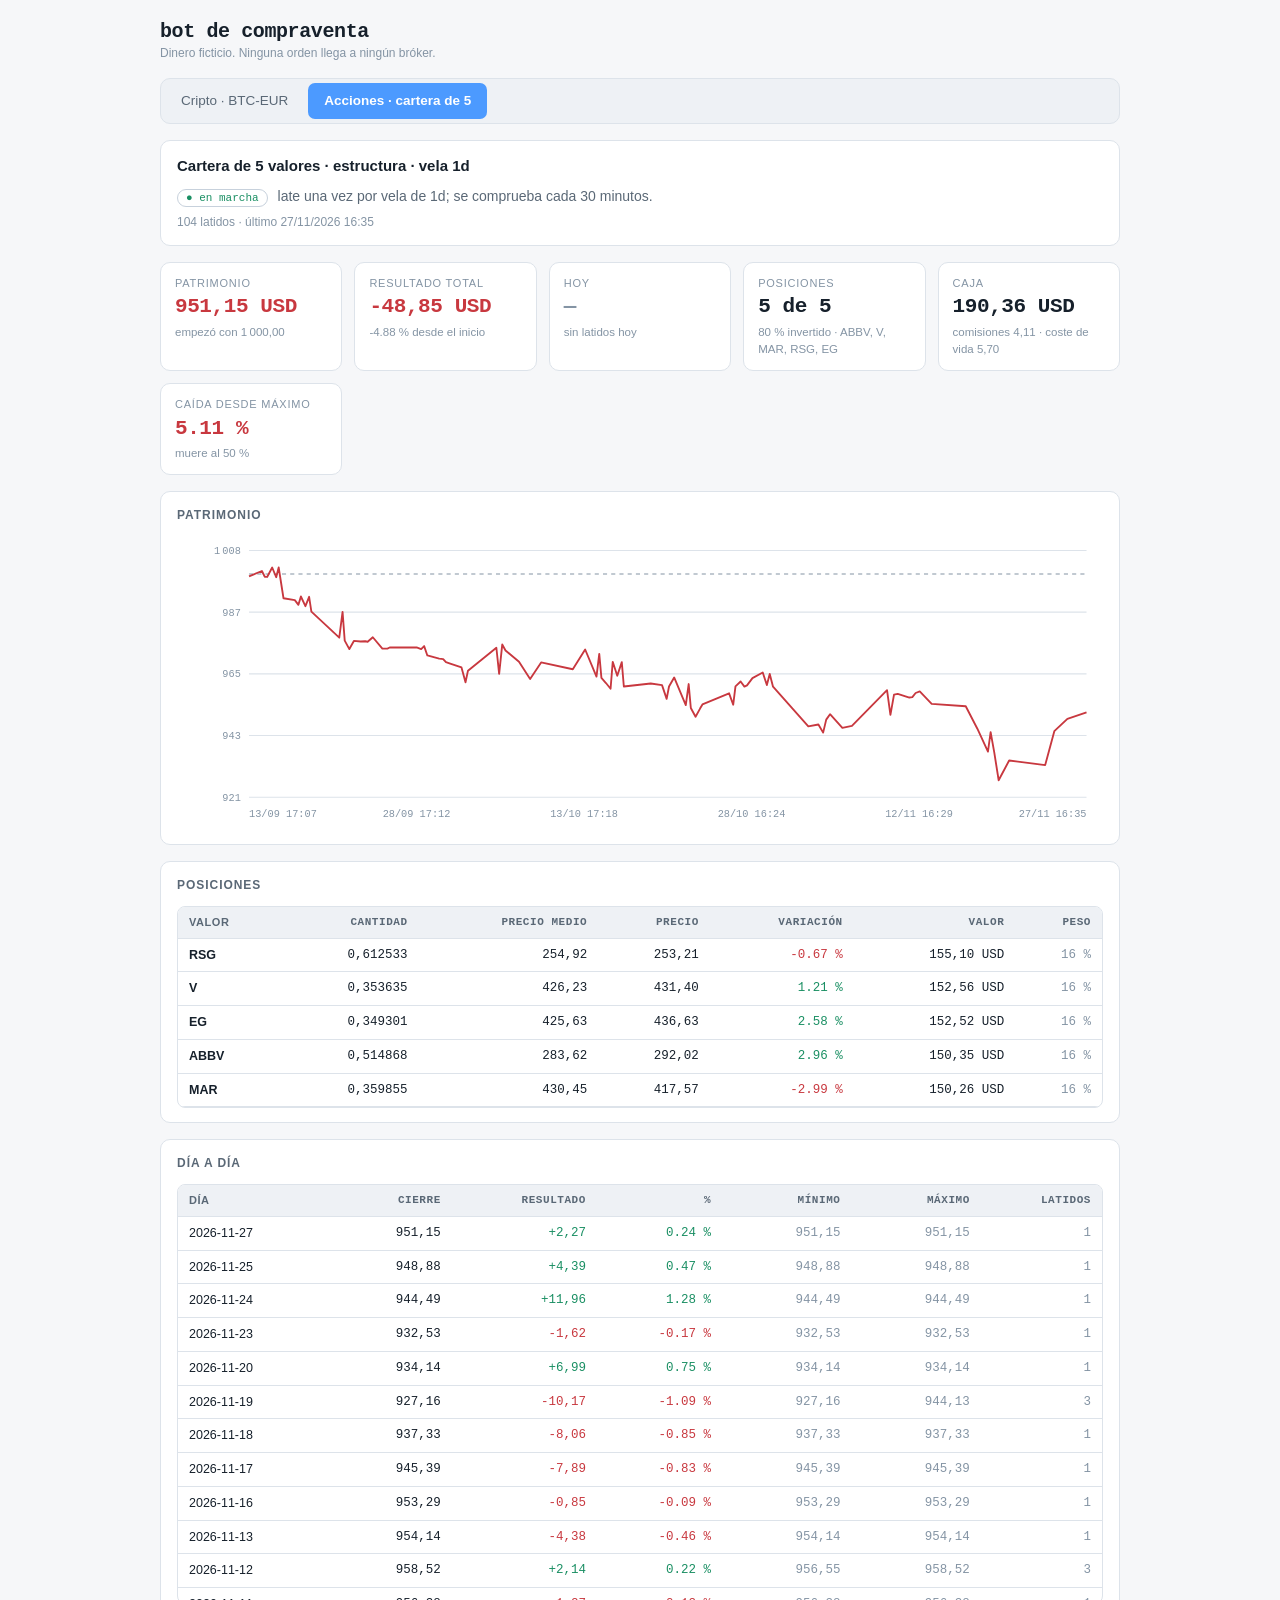
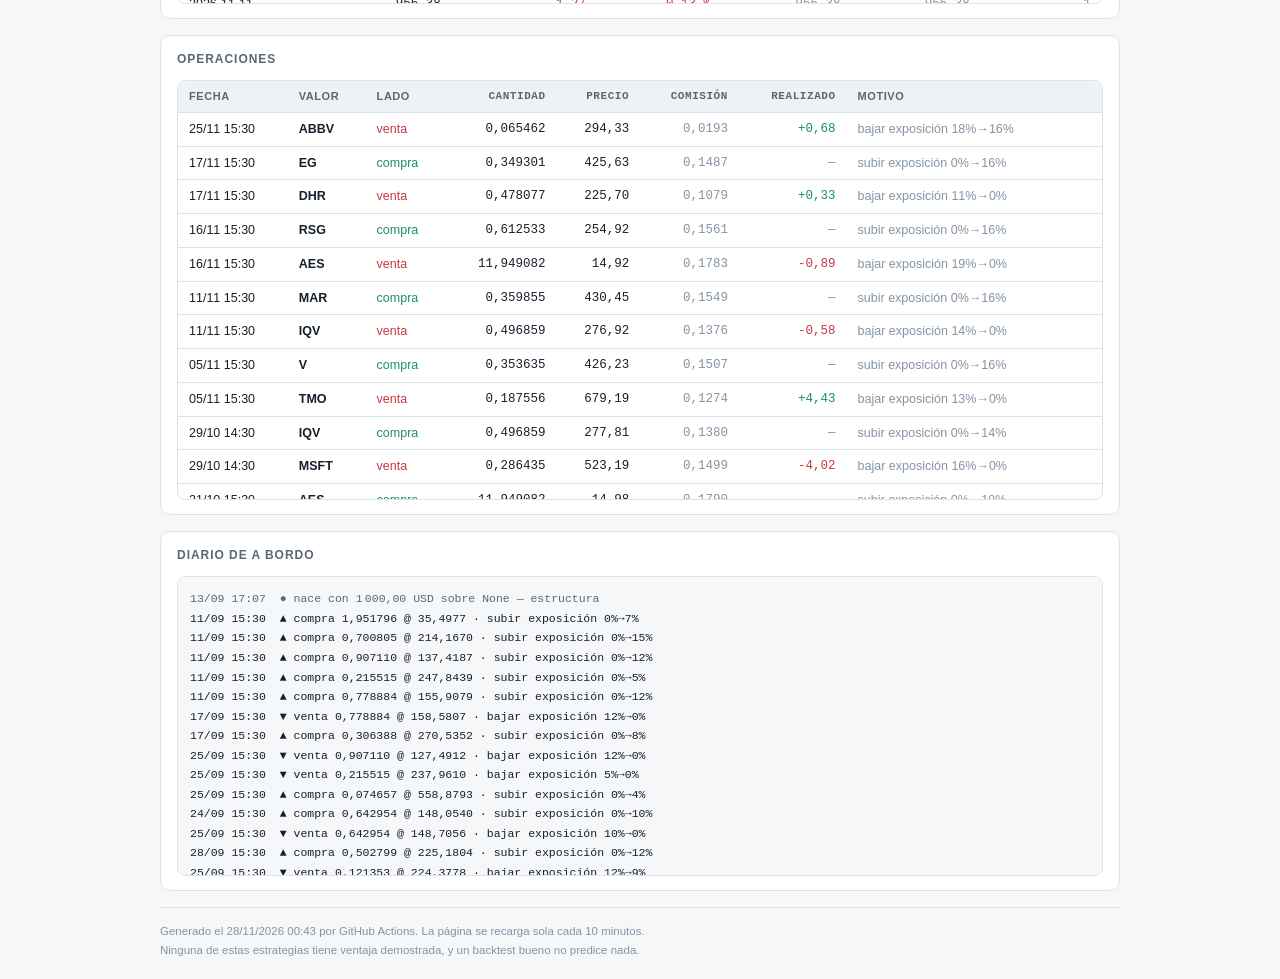
==== commit d6ad8582: "latido 2026-11-28 00:43" ====
--- a/docs/acciones.html
+++ b/docs/acciones.html
@@ -65,7 +65,7 @@
   <p class="nota">104 latidos · último 27/11/2026 16:35</p>
 </section>
 
-<section class="kpis"><div class="kpi"><span class="kpi-t">Patrimonio</span><span class="kpi-v neg">951,15 USD</span><span class="kpi-s">empezó con 1 000,00</span></div><div class="kpi"><span class="kpi-t">Resultado total</span><span class="kpi-v neg">-48,85 USD</span><span class="kpi-s">-4.88 % desde el inicio</span></div><div class="kpi"><span class="kpi-t">Hoy</span><span class="kpi-v pos">+2,27 USD</span><span class="kpi-s">0.24 % · 1 latidos</span></div><div class="kpi"><span class="kpi-t">Posiciones</span><span class="kpi-v ">5 de 5</span><span class="kpi-s">80 % invertido · ABBV, V, MAR, RSG, EG</span></div><div class="kpi"><span class="kpi-t">Caja</span><span class="kpi-v ">190,36 USD</span><span class="kpi-s">comisiones 4,11 · coste de vida 5,70</span></div><div class="kpi"><span class="kpi-t">Caída desde máximo</span><span class="kpi-v neg">5.11 %</span><span class="kpi-s">muere al 50 %</span></div></section>
+<section class="kpis"><div class="kpi"><span class="kpi-t">Patrimonio</span><span class="kpi-v neg">951,15 USD</span><span class="kpi-s">empezó con 1 000,00</span></div><div class="kpi"><span class="kpi-t">Resultado total</span><span class="kpi-v neg">-48,85 USD</span><span class="kpi-s">-4.88 % desde el inicio</span></div><div class="kpi"><span class="kpi-t">Hoy</span><span class="kpi-v apagado">—</span><span class="kpi-s">sin latidos hoy</span></div><div class="kpi"><span class="kpi-t">Posiciones</span><span class="kpi-v ">5 de 5</span><span class="kpi-s">80 % invertido · ABBV, V, MAR, RSG, EG</span></div><div class="kpi"><span class="kpi-t">Caja</span><span class="kpi-v ">190,36 USD</span><span class="kpi-s">comisiones 4,11 · coste de vida 5,70</span></div><div class="kpi"><span class="kpi-t">Caída desde máximo</span><span class="kpi-v neg">5.11 %</span><span class="kpi-s">muere al 50 %</span></div></section>
 
 <section class="tarjeta"><h3>Patrimonio</h3><svg viewBox="0 0 900 280" width="100%" role="img" aria-label="Curva de patrimonio"><line class="malla" x1="70" x2="884" y1="254.0" y2="254.0"/><text class="eje" x="62" y="257.5" text-anchor="end">921</text><line class="malla" x1="70" x2="884" y1="194.0" y2="194.0"/><text class="eje" x="62" y="197.5" text-anchor="end">943</text><line class="malla" x1="70" x2="884" y1="134.0" y2="134.0"/><text class="eje" x="62" y="137.5" text-anchor="end">965</text><line class="malla" x1="70" x2="884" y1="74.0" y2="74.0"/><text class="eje" x="62" y="77.5" text-anchor="end">987</text><line class="malla" x1="70" x2="884" y1="14.0" y2="14.0"/><text class="eje" x="62" y="17.5" text-anchor="end">1 008</text><text class="eje" x="70.0" y="273" text-anchor="start">13/09 17:07</text><text class="eje" x="232.8" y="273" text-anchor="middle">28/09 17:12</text><text class="eje" x="395.6" y="273" text-anchor="middle">13/10 17:18</text><text class="eje" x="558.4" y="273" text-anchor="middle">28/10 16:24</text><text class="eje" x="721.2" y="273" text-anchor="middle">12/11 16:29</text><text class="eje" x="884.0" y="273" text-anchor="end">27/11 16:35</text><line class="base" x1="70" x2="884" y1="37.0" y2="37.0"/><path d="M70.0 39.3L82.5 34.0L85.3 39.6L87.6 39.8L92.5 30.6L96.4 40.1L98.8 30.6L103.5 60.5L114.5 62.3L118.0 66.9L120.4 58.8L124.8 68.2L128.4 59.1L130.6 73.5L157.7 98.8L160.9 73.8L163.0 101.7L167.5 109.9L171.9 102.0L178.5 102.5L182.9 102.3L185.3 102.8L190.3 98.4L199.6 109.4L204.5 109.4L206.7 108.4L232.9 108.3L237.3 110.0L240.2 107.0L243.3 116.1L254.8 119.2L258.7 119.6L261.4 122.6L264.8 123.8L276.5 127.8L280.4 142.2L282.8 130.9L310.4 108.6L313.1 134.0L316.1 105.5L319.3 111.3L332.4 122.2L343.2 138.9L353.9 122.9L384.7 129.5L396.7 110.3L407.7 136.7L410.4 114.6L412.5 137.9L416.9 142.9L421.4 148.5L423.5 122.3L427.9 135.9L432.3 122.6L434.3 146.3L460.4 143.4L471.4 144.9L475.9 158.3L478.2 146.3L483.2 137.5L494.5 164.4L497.3 143.9L499.4 167.2L504.0 175.7L508.5 167.5L510.7 163.7L536.6 152.9L540.6 164.0L542.8 146.1L547.8 141.4L551.5 146.4L554.0 145.2L559.3 138.1L569.3 132.7L573.3 144.9L576.1 134.1L579.3 146.5L613.6 185.1L623.4 183.2L628.0 191.1L631.0 178.5L634.7 173.2L646.7 186.5L656.0 184.5L690.1 149.8L693.4 173.8L696.9 154.2L700.5 153.5L711.8 157.0L714.7 156.6L717.9 152.6L721.9 151.1L733.5 163.2L766.6 165.5L777.9 187.3L788.2 209.5L790.8 190.7L794.4 210.8L798.6 237.4L808.8 218.2L843.8 222.7L852.7 189.7L865.4 177.7L884.0 171.4" fill="none" stroke="var(--rojo)" stroke-width="1.8" stroke-linejoin="round"/></svg></section>
 
@@ -90,6 +90,6 @@
 
 <section class="tarjeta"><h3>Diario de a bordo</h3><pre class="diario"><div class="">13/09 17:07  ● nace con 1 000,00 USD sobre None — estructura</div><div class="l-hito">11/09 15:30  ▲ compra 1,951796 @ 35,4977 · subir exposición 0%→7%</div><div class="l-hito">11/09 15:30  ▲ compra 0,700805 @ 214,1670 · subir exposición 0%→15%</div><div class="l-hito">11/09 15:30  ▲ compra 0,907110 @ 137,4187 · subir exposición 0%→12%</div><div class="l-hito">11/09 15:30  ▲ compra 0,215515 @ 247,8439 · subir exposición 0%→5%</div><div class="l-hito">11/09 15:30  ▲ compra 0,778884 @ 155,9079 · subir exposición 0%→12%</div><div class="l-hito">17/09 15:30  ▼ venta 0,778884 @ 158,5807 · bajar exposición 12%→0%</div><div class="l-hito">17/09 15:30  ▲ compra 0,306388 @ 270,5352 · subir exposición 0%→8%</div><div class="l-hito">25/09 15:30  ▼ venta 0,907110 @ 127,4912 · bajar exposición 12%→0%</div><div class="l-hito">25/09 15:30  ▼ venta 0,215515 @ 237,9610 · bajar exposición 5%→0%</div><div class="l-hito">25/09 15:30  ▲ compra 0,074657 @ 558,8793 · subir exposición 0%→4%</div><div class="l-hito">24/09 15:30  ▲ compra 0,642954 @ 148,0540 · subir exposición 0%→10%</div><div class="l-hito">25/09 15:30  ▼ venta 0,642954 @ 148,7056 · bajar exposición 10%→0%</div><div class="l-hito">28/09 15:30  ▲ compra 0,502799 @ 225,1804 · subir exposición 0%→12%</div><div class="l-hito">25/09 15:30  ▼ venta 0,121353 @ 224,3778 · bajar exposición 12%→9%</div><div class="l-hito">28/09 15:30  ▲ compra 0,115791 @ 227,4437 · subir exposición 9%→12%</div><div class="l-hito">29/09 15:30  ▼ venta 0,700805 @ 204,6726 · bajar exposición 15%→0%</div><div class="l-hito">29/09 15:30  ▲ compra 0,083862 @ 614,4070 · subir exposición 0%→5%</div><div class="l-hito">30/09 15:30  ▲ compra 0,089917 @ 223,2716 · subir exposición 11%→14%</div><div class="l-hito">29/09 15:30  ▼ venta 0,090918 @ 225,9969 · bajar exposición 14%→12%</div><div class="l-hito">30/09 15:30  ▲ compra 0,088060 @ 221,6608 · subir exposición 11%→13%</div><div class="l-hito">01/10 15:30  ▼ venta 1,951796 @ 31,9715 · bajar exposición 6%→0%</div><div class="l-hito">02/10 15:30  ▲ compra 0,215627 @ 654,8622 · subir exposición 0%→15%</div><div class="l-hito">05/10 15:30  ▲ compra 0,161309 @ 263,8118 · subir exposición 8%→13%</div><div class="l-hito">02/10 15:30  ▼ venta 0,152221 @ 258,0809 · bajar exposición 13%→8%</div><div class="l-hito">05/10 15:30  ▲ compra 0,141617 @ 266,2230 · subir exposición 9%→12%</div><div class="l-hito">09/10 15:30  ▼ venta 0,457093 @ 261,5442 · bajar exposición 12%→0%</div><div class="l-hito">09/10 15:30  ▲ compra 0,286435 @ 536,7182 · subir exposición 0%→16%</div><div class="l-hito">13/10 15:30  ▲ compra 0,033293 @ 596,9107 · subir exposición 5%→7%</div><div class="l-hito">15/10 15:30  ▼ venta 0,074657 @ 461,1668 · stop-loss: 461.3975 &lt;= 475.0474</div><div class="l-hito">14/10 15:30  ▲ compra 0,580329 @ 283,6218 · subir exposición 0%→17%</div><div class="l-hito">20/10 15:30  ▼ venta 0,028071 @ 687,0263 · bajar exposición 15%→13%</div><div class="l-hito">22/10 15:30  ▼ venta 0,106219 @ 229,7826 · bajar exposición 14%→12%</div><div class="l-hito">22/10 15:30  ▼ venta 0,117155 @ 510,0747 · stop-loss: 510.3299 &lt;= 518.0197</div><div class="l-hito">21/10 15:30  ▲ compra 11,949082 @ 14,9775 · subir exposición 0%→19%</div><div class="l-hito">29/10 14:30  ▼ venta 0,286435 @ 523,1933 · bajar exposición 16%→0%</div><div class="l-hito">29/10 14:30  ▲ compra 0,496859 @ 277,8088 · subir exposición 0%→14%</div><div class="l-hito">05/11 15:30  ▼ venta 0,187556 @ 679,1853 · bajar exposición 13%→0%</div><div class="l-hito">05/11 15:30  ▲ compra 0,353635 @ 426,2330 · subir exposición 0%→16%</div><div class="l-hito">11/11 15:30  ▼ venta 0,496859 @ 276,9165 · bajar exposición 14%→0%</div><div class="l-hito">11/11 15:30  ▲ compra 0,359855 @ 430,4451 · subir exposición 0%→16%</div><div class="l-hito">16/11 15:30  ▼ venta 11,949082 @ 14,9175 · bajar exposición 19%→0%</div><div class="l-hito">16/11 15:30  ▲ compra 0,612533 @ 254,9174 · subir exposición 0%→16%</div><div class="l-hito">17/11 15:30  ▼ venta 0,478077 @ 225,6971 · bajar exposición 11%→0%</div><div class="l-hito">17/11 15:30  ▲ compra 0,349301 @ 425,6327 · subir exposición 0%→16%</div><div class="l-hito">25/11 15:30  ▼ venta 0,065462 @ 294,3328 · bajar exposición 18%→16%</div></pre></section>
 
-<footer>Generado el 27/11/2026 16:35 por GitHub Actions. La página se recarga sola cada 10 minutos.<br>
+<footer>Generado el 28/11/2026 00:43 por GitHub Actions. La página se recarga sola cada 10 minutos.<br>
 Ninguna de estas estrategias tiene ventaja demostrada, y un backtest bueno no predice nada.</footer>
 </div></body></html>
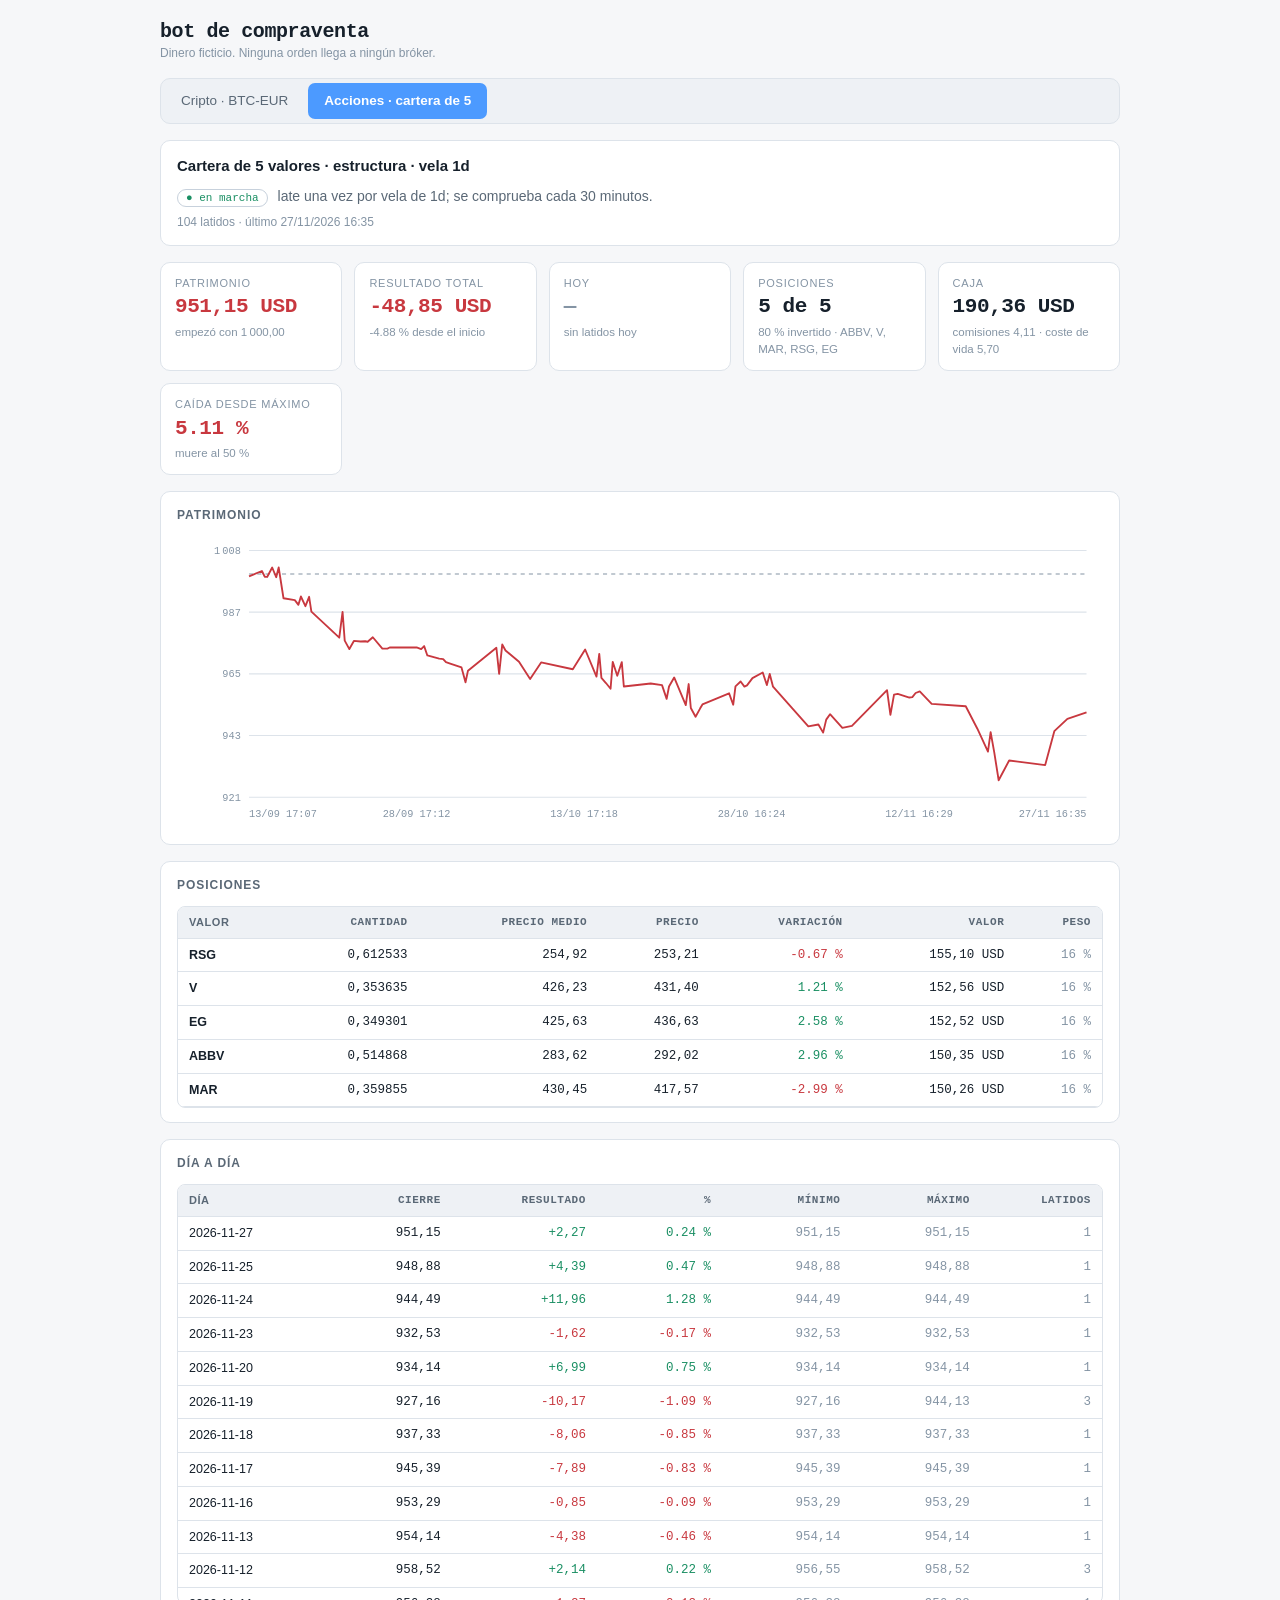
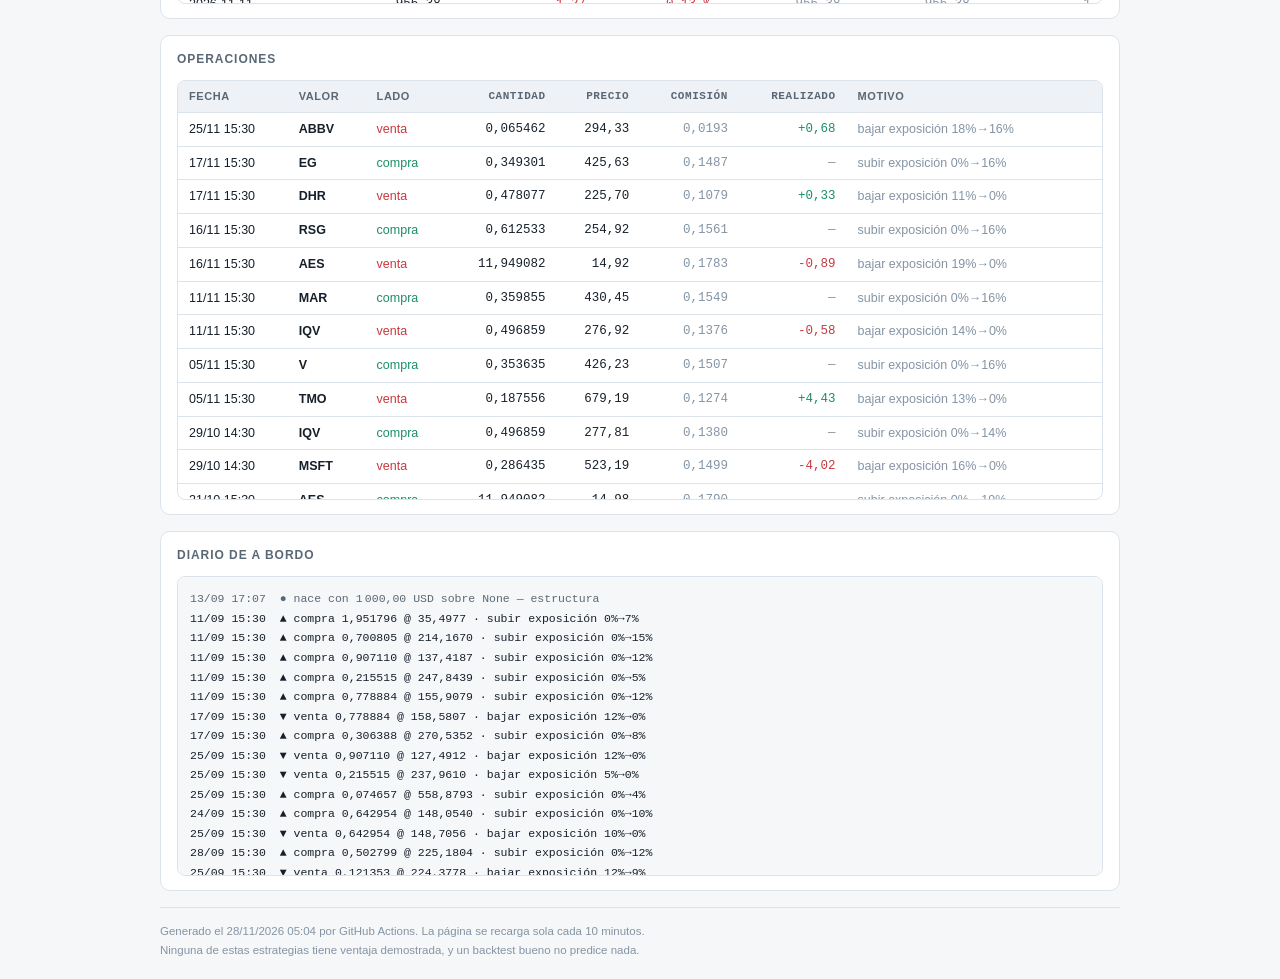
==== commit c73c5072: "rastreo 2026-11-28" ====
--- a/docs/acciones.html
+++ b/docs/acciones.html
@@ -90,6 +90,6 @@
 
 <section class="tarjeta"><h3>Diario de a bordo</h3><pre class="diario"><div class="">13/09 17:07  ● nace con 1 000,00 USD sobre None — estructura</div><div class="l-hito">11/09 15:30  ▲ compra 1,951796 @ 35,4977 · subir exposición 0%→7%</div><div class="l-hito">11/09 15:30  ▲ compra 0,700805 @ 214,1670 · subir exposición 0%→15%</div><div class="l-hito">11/09 15:30  ▲ compra 0,907110 @ 137,4187 · subir exposición 0%→12%</div><div class="l-hito">11/09 15:30  ▲ compra 0,215515 @ 247,8439 · subir exposición 0%→5%</div><div class="l-hito">11/09 15:30  ▲ compra 0,778884 @ 155,9079 · subir exposición 0%→12%</div><div class="l-hito">17/09 15:30  ▼ venta 0,778884 @ 158,5807 · bajar exposición 12%→0%</div><div class="l-hito">17/09 15:30  ▲ compra 0,306388 @ 270,5352 · subir exposición 0%→8%</div><div class="l-hito">25/09 15:30  ▼ venta 0,907110 @ 127,4912 · bajar exposición 12%→0%</div><div class="l-hito">25/09 15:30  ▼ venta 0,215515 @ 237,9610 · bajar exposición 5%→0%</div><div class="l-hito">25/09 15:30  ▲ compra 0,074657 @ 558,8793 · subir exposición 0%→4%</div><div class="l-hito">24/09 15:30  ▲ compra 0,642954 @ 148,0540 · subir exposición 0%→10%</div><div class="l-hito">25/09 15:30  ▼ venta 0,642954 @ 148,7056 · bajar exposición 10%→0%</div><div class="l-hito">28/09 15:30  ▲ compra 0,502799 @ 225,1804 · subir exposición 0%→12%</div><div class="l-hito">25/09 15:30  ▼ venta 0,121353 @ 224,3778 · bajar exposición 12%→9%</div><div class="l-hito">28/09 15:30  ▲ compra 0,115791 @ 227,4437 · subir exposición 9%→12%</div><div class="l-hito">29/09 15:30  ▼ venta 0,700805 @ 204,6726 · bajar exposición 15%→0%</div><div class="l-hito">29/09 15:30  ▲ compra 0,083862 @ 614,4070 · subir exposición 0%→5%</div><div class="l-hito">30/09 15:30  ▲ compra 0,089917 @ 223,2716 · subir exposición 11%→14%</div><div class="l-hito">29/09 15:30  ▼ venta 0,090918 @ 225,9969 · bajar exposición 14%→12%</div><div class="l-hito">30/09 15:30  ▲ compra 0,088060 @ 221,6608 · subir exposición 11%→13%</div><div class="l-hito">01/10 15:30  ▼ venta 1,951796 @ 31,9715 · bajar exposición 6%→0%</div><div class="l-hito">02/10 15:30  ▲ compra 0,215627 @ 654,8622 · subir exposición 0%→15%</div><div class="l-hito">05/10 15:30  ▲ compra 0,161309 @ 263,8118 · subir exposición 8%→13%</div><div class="l-hito">02/10 15:30  ▼ venta 0,152221 @ 258,0809 · bajar exposición 13%→8%</div><div class="l-hito">05/10 15:30  ▲ compra 0,141617 @ 266,2230 · subir exposición 9%→12%</div><div class="l-hito">09/10 15:30  ▼ venta 0,457093 @ 261,5442 · bajar exposición 12%→0%</div><div class="l-hito">09/10 15:30  ▲ compra 0,286435 @ 536,7182 · subir exposición 0%→16%</div><div class="l-hito">13/10 15:30  ▲ compra 0,033293 @ 596,9107 · subir exposición 5%→7%</div><div class="l-hito">15/10 15:30  ▼ venta 0,074657 @ 461,1668 · stop-loss: 461.3975 &lt;= 475.0474</div><div class="l-hito">14/10 15:30  ▲ compra 0,580329 @ 283,6218 · subir exposición 0%→17%</div><div class="l-hito">20/10 15:30  ▼ venta 0,028071 @ 687,0263 · bajar exposición 15%→13%</div><div class="l-hito">22/10 15:30  ▼ venta 0,106219 @ 229,7826 · bajar exposición 14%→12%</div><div class="l-hito">22/10 15:30  ▼ venta 0,117155 @ 510,0747 · stop-loss: 510.3299 &lt;= 518.0197</div><div class="l-hito">21/10 15:30  ▲ compra 11,949082 @ 14,9775 · subir exposición 0%→19%</div><div class="l-hito">29/10 14:30  ▼ venta 0,286435 @ 523,1933 · bajar exposición 16%→0%</div><div class="l-hito">29/10 14:30  ▲ compra 0,496859 @ 277,8088 · subir exposición 0%→14%</div><div class="l-hito">05/11 15:30  ▼ venta 0,187556 @ 679,1853 · bajar exposición 13%→0%</div><div class="l-hito">05/11 15:30  ▲ compra 0,353635 @ 426,2330 · subir exposición 0%→16%</div><div class="l-hito">11/11 15:30  ▼ venta 0,496859 @ 276,9165 · bajar exposición 14%→0%</div><div class="l-hito">11/11 15:30  ▲ compra 0,359855 @ 430,4451 · subir exposición 0%→16%</div><div class="l-hito">16/11 15:30  ▼ venta 11,949082 @ 14,9175 · bajar exposición 19%→0%</div><div class="l-hito">16/11 15:30  ▲ compra 0,612533 @ 254,9174 · subir exposición 0%→16%</div><div class="l-hito">17/11 15:30  ▼ venta 0,478077 @ 225,6971 · bajar exposición 11%→0%</div><div class="l-hito">17/11 15:30  ▲ compra 0,349301 @ 425,6327 · subir exposición 0%→16%</div><div class="l-hito">25/11 15:30  ▼ venta 0,065462 @ 294,3328 · bajar exposición 18%→16%</div></pre></section>
 
-<footer>Generado el 28/11/2026 00:43 por GitHub Actions. La página se recarga sola cada 10 minutos.<br>
+<footer>Generado el 28/11/2026 05:04 por GitHub Actions. La página se recarga sola cada 10 minutos.<br>
 Ninguna de estas estrategias tiene ventaja demostrada, y un backtest bueno no predice nada.</footer>
 </div></body></html>
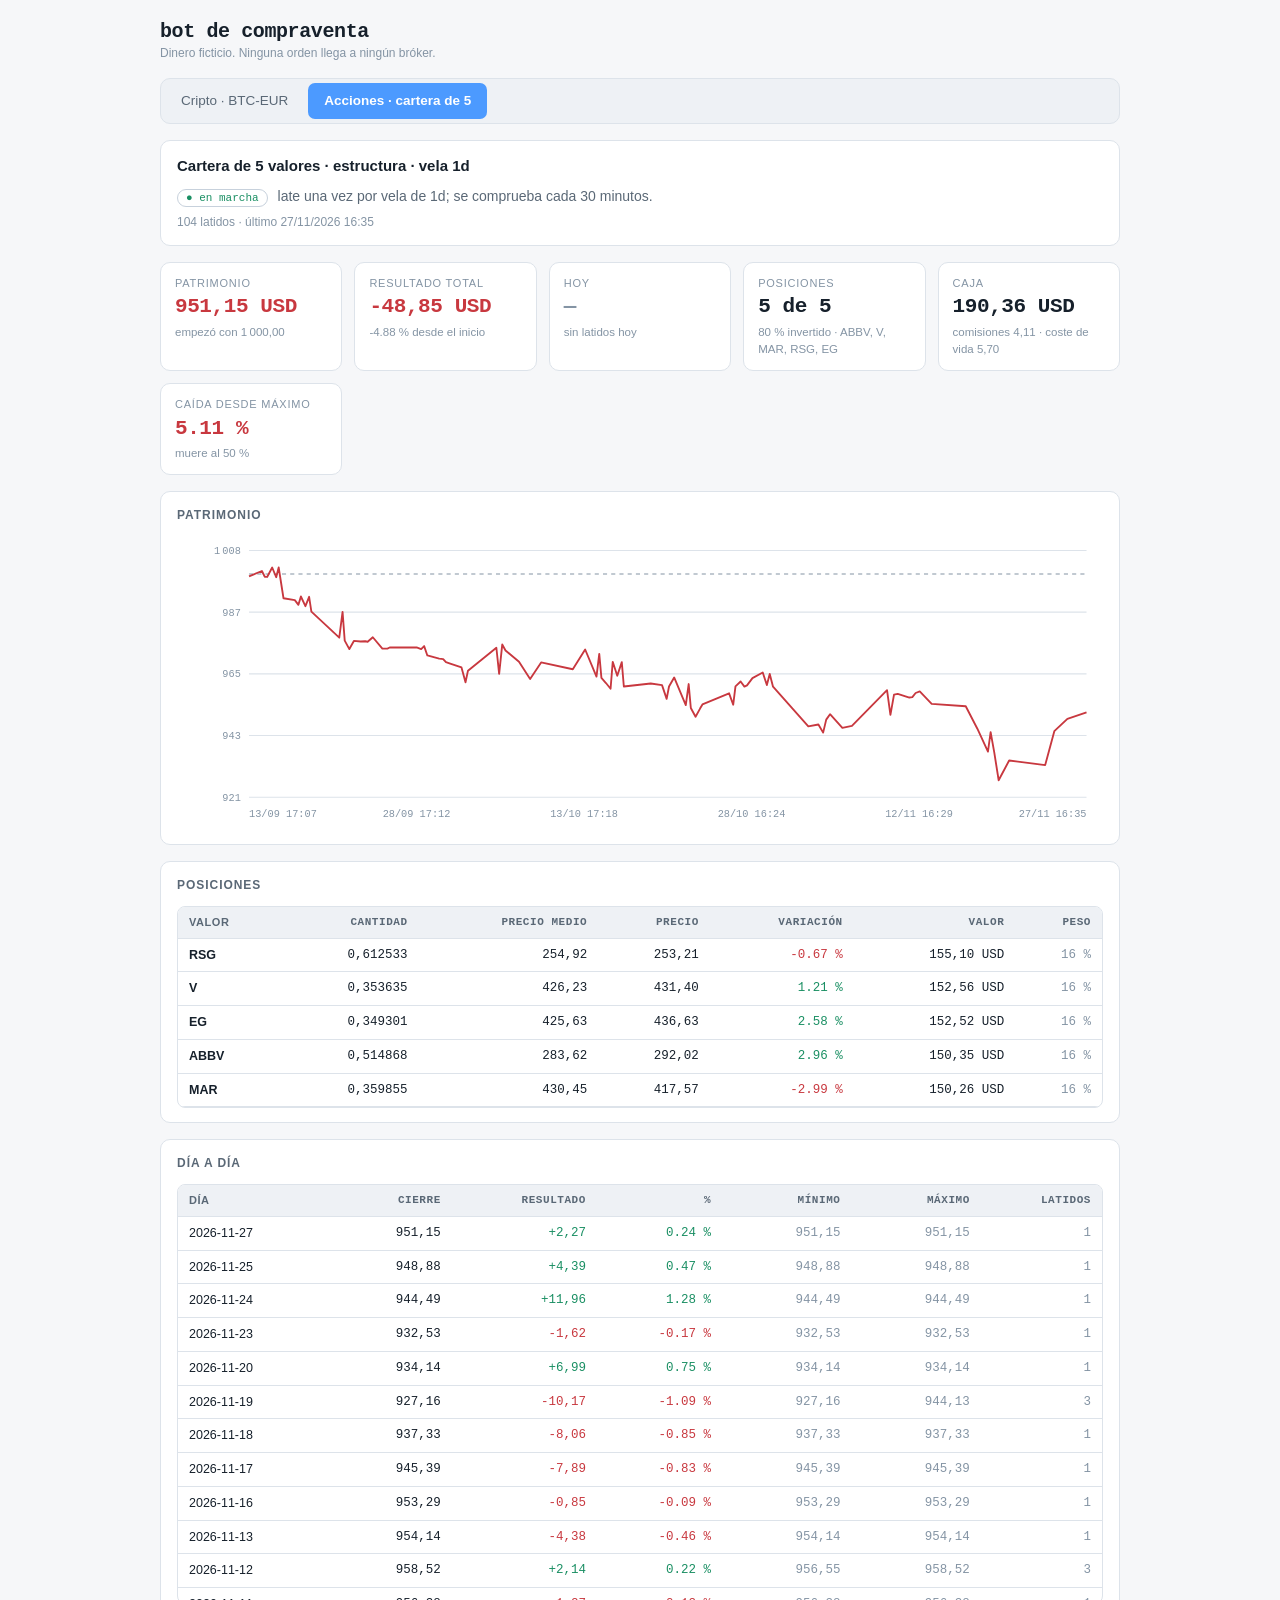
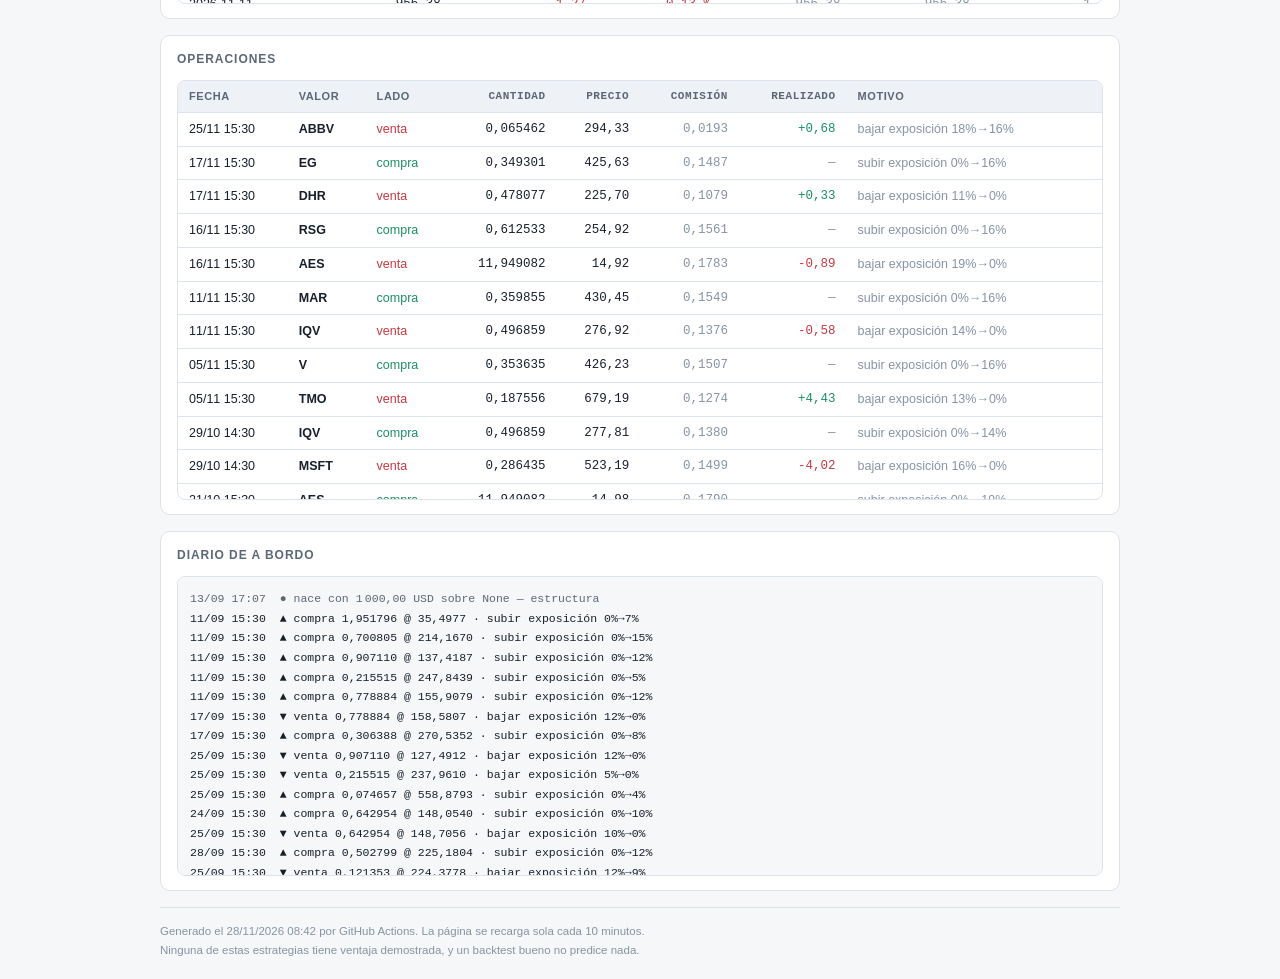
==== commit 7dc6ae3f: "latido 2026-11-28 08:42" ====
--- a/docs/acciones.html
+++ b/docs/acciones.html
@@ -90,6 +90,6 @@
 
 <section class="tarjeta"><h3>Diario de a bordo</h3><pre class="diario"><div class="">13/09 17:07  ● nace con 1 000,00 USD sobre None — estructura</div><div class="l-hito">11/09 15:30  ▲ compra 1,951796 @ 35,4977 · subir exposición 0%→7%</div><div class="l-hito">11/09 15:30  ▲ compra 0,700805 @ 214,1670 · subir exposición 0%→15%</div><div class="l-hito">11/09 15:30  ▲ compra 0,907110 @ 137,4187 · subir exposición 0%→12%</div><div class="l-hito">11/09 15:30  ▲ compra 0,215515 @ 247,8439 · subir exposición 0%→5%</div><div class="l-hito">11/09 15:30  ▲ compra 0,778884 @ 155,9079 · subir exposición 0%→12%</div><div class="l-hito">17/09 15:30  ▼ venta 0,778884 @ 158,5807 · bajar exposición 12%→0%</div><div class="l-hito">17/09 15:30  ▲ compra 0,306388 @ 270,5352 · subir exposición 0%→8%</div><div class="l-hito">25/09 15:30  ▼ venta 0,907110 @ 127,4912 · bajar exposición 12%→0%</div><div class="l-hito">25/09 15:30  ▼ venta 0,215515 @ 237,9610 · bajar exposición 5%→0%</div><div class="l-hito">25/09 15:30  ▲ compra 0,074657 @ 558,8793 · subir exposición 0%→4%</div><div class="l-hito">24/09 15:30  ▲ compra 0,642954 @ 148,0540 · subir exposición 0%→10%</div><div class="l-hito">25/09 15:30  ▼ venta 0,642954 @ 148,7056 · bajar exposición 10%→0%</div><div class="l-hito">28/09 15:30  ▲ compra 0,502799 @ 225,1804 · subir exposición 0%→12%</div><div class="l-hito">25/09 15:30  ▼ venta 0,121353 @ 224,3778 · bajar exposición 12%→9%</div><div class="l-hito">28/09 15:30  ▲ compra 0,115791 @ 227,4437 · subir exposición 9%→12%</div><div class="l-hito">29/09 15:30  ▼ venta 0,700805 @ 204,6726 · bajar exposición 15%→0%</div><div class="l-hito">29/09 15:30  ▲ compra 0,083862 @ 614,4070 · subir exposición 0%→5%</div><div class="l-hito">30/09 15:30  ▲ compra 0,089917 @ 223,2716 · subir exposición 11%→14%</div><div class="l-hito">29/09 15:30  ▼ venta 0,090918 @ 225,9969 · bajar exposición 14%→12%</div><div class="l-hito">30/09 15:30  ▲ compra 0,088060 @ 221,6608 · subir exposición 11%→13%</div><div class="l-hito">01/10 15:30  ▼ venta 1,951796 @ 31,9715 · bajar exposición 6%→0%</div><div class="l-hito">02/10 15:30  ▲ compra 0,215627 @ 654,8622 · subir exposición 0%→15%</div><div class="l-hito">05/10 15:30  ▲ compra 0,161309 @ 263,8118 · subir exposición 8%→13%</div><div class="l-hito">02/10 15:30  ▼ venta 0,152221 @ 258,0809 · bajar exposición 13%→8%</div><div class="l-hito">05/10 15:30  ▲ compra 0,141617 @ 266,2230 · subir exposición 9%→12%</div><div class="l-hito">09/10 15:30  ▼ venta 0,457093 @ 261,5442 · bajar exposición 12%→0%</div><div class="l-hito">09/10 15:30  ▲ compra 0,286435 @ 536,7182 · subir exposición 0%→16%</div><div class="l-hito">13/10 15:30  ▲ compra 0,033293 @ 596,9107 · subir exposición 5%→7%</div><div class="l-hito">15/10 15:30  ▼ venta 0,074657 @ 461,1668 · stop-loss: 461.3975 &lt;= 475.0474</div><div class="l-hito">14/10 15:30  ▲ compra 0,580329 @ 283,6218 · subir exposición 0%→17%</div><div class="l-hito">20/10 15:30  ▼ venta 0,028071 @ 687,0263 · bajar exposición 15%→13%</div><div class="l-hito">22/10 15:30  ▼ venta 0,106219 @ 229,7826 · bajar exposición 14%→12%</div><div class="l-hito">22/10 15:30  ▼ venta 0,117155 @ 510,0747 · stop-loss: 510.3299 &lt;= 518.0197</div><div class="l-hito">21/10 15:30  ▲ compra 11,949082 @ 14,9775 · subir exposición 0%→19%</div><div class="l-hito">29/10 14:30  ▼ venta 0,286435 @ 523,1933 · bajar exposición 16%→0%</div><div class="l-hito">29/10 14:30  ▲ compra 0,496859 @ 277,8088 · subir exposición 0%→14%</div><div class="l-hito">05/11 15:30  ▼ venta 0,187556 @ 679,1853 · bajar exposición 13%→0%</div><div class="l-hito">05/11 15:30  ▲ compra 0,353635 @ 426,2330 · subir exposición 0%→16%</div><div class="l-hito">11/11 15:30  ▼ venta 0,496859 @ 276,9165 · bajar exposición 14%→0%</div><div class="l-hito">11/11 15:30  ▲ compra 0,359855 @ 430,4451 · subir exposición 0%→16%</div><div class="l-hito">16/11 15:30  ▼ venta 11,949082 @ 14,9175 · bajar exposición 19%→0%</div><div class="l-hito">16/11 15:30  ▲ compra 0,612533 @ 254,9174 · subir exposición 0%→16%</div><div class="l-hito">17/11 15:30  ▼ venta 0,478077 @ 225,6971 · bajar exposición 11%→0%</div><div class="l-hito">17/11 15:30  ▲ compra 0,349301 @ 425,6327 · subir exposición 0%→16%</div><div class="l-hito">25/11 15:30  ▼ venta 0,065462 @ 294,3328 · bajar exposición 18%→16%</div></pre></section>
 
-<footer>Generado el 28/11/2026 05:04 por GitHub Actions. La página se recarga sola cada 10 minutos.<br>
+<footer>Generado el 28/11/2026 08:42 por GitHub Actions. La página se recarga sola cada 10 minutos.<br>
 Ninguna de estas estrategias tiene ventaja demostrada, y un backtest bueno no predice nada.</footer>
 </div></body></html>
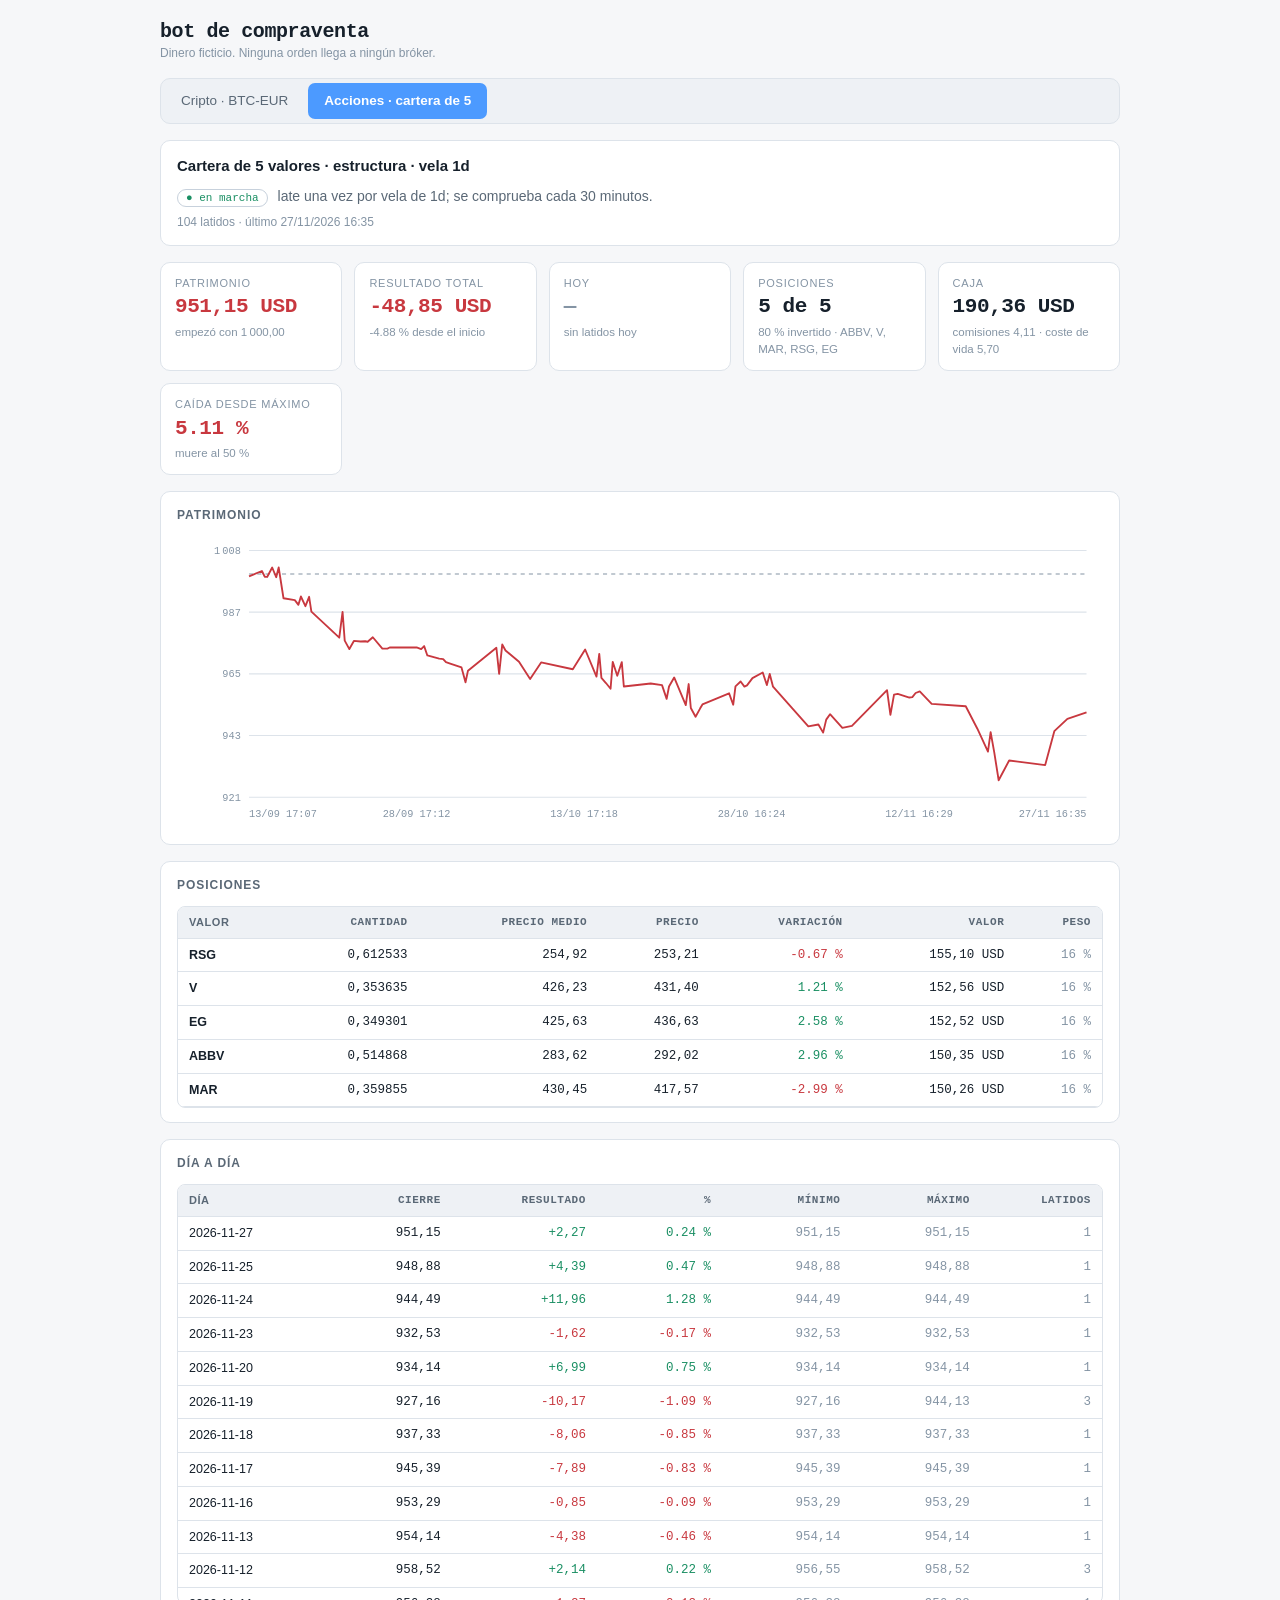
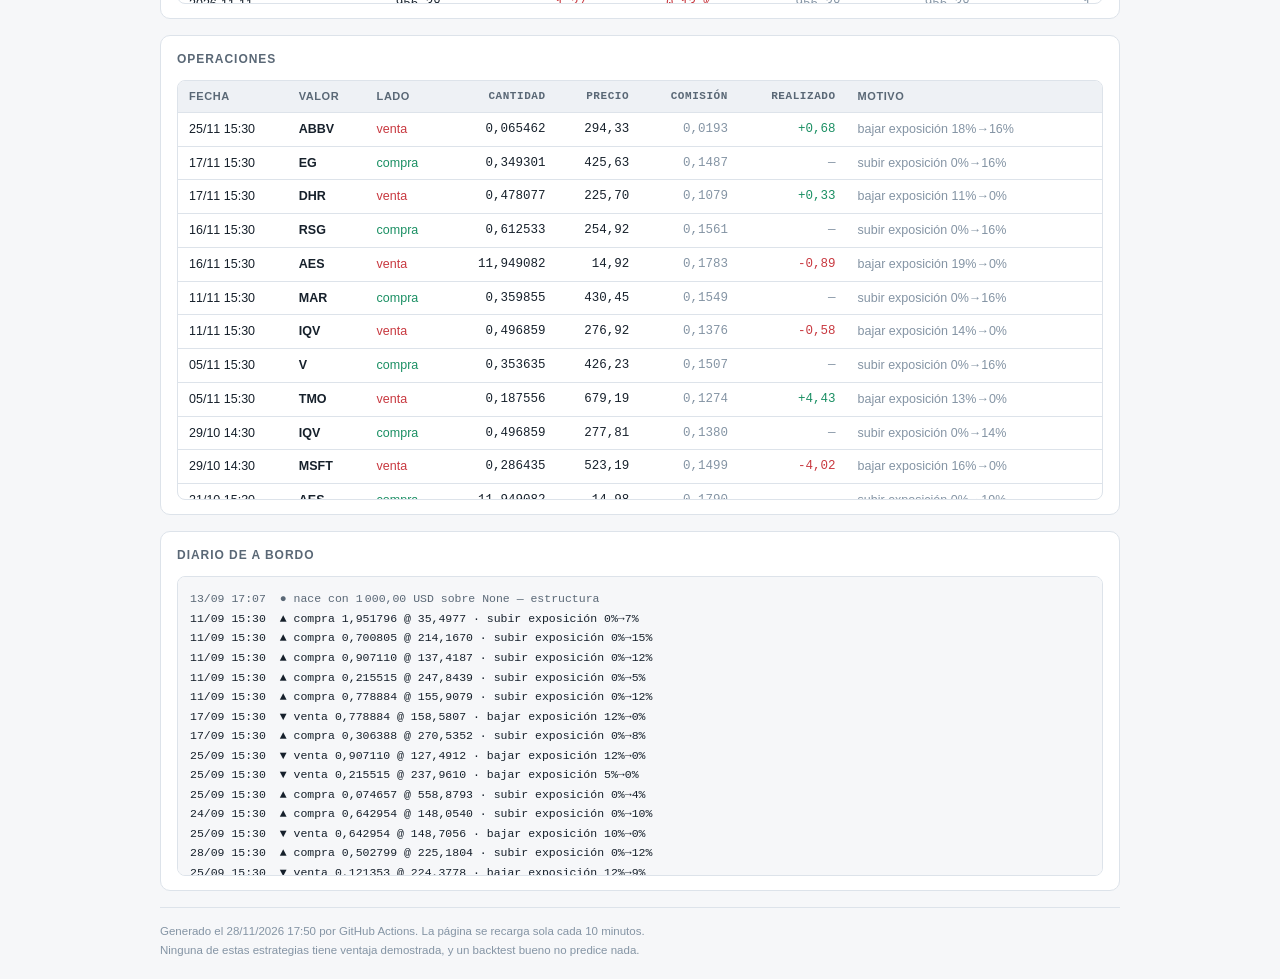
==== commit 1d6762dd: "latido 2026-11-28 17:50" ====
--- a/docs/acciones.html
+++ b/docs/acciones.html
@@ -90,6 +90,6 @@
 
 <section class="tarjeta"><h3>Diario de a bordo</h3><pre class="diario"><div class="">13/09 17:07  ● nace con 1 000,00 USD sobre None — estructura</div><div class="l-hito">11/09 15:30  ▲ compra 1,951796 @ 35,4977 · subir exposición 0%→7%</div><div class="l-hito">11/09 15:30  ▲ compra 0,700805 @ 214,1670 · subir exposición 0%→15%</div><div class="l-hito">11/09 15:30  ▲ compra 0,907110 @ 137,4187 · subir exposición 0%→12%</div><div class="l-hito">11/09 15:30  ▲ compra 0,215515 @ 247,8439 · subir exposición 0%→5%</div><div class="l-hito">11/09 15:30  ▲ compra 0,778884 @ 155,9079 · subir exposición 0%→12%</div><div class="l-hito">17/09 15:30  ▼ venta 0,778884 @ 158,5807 · bajar exposición 12%→0%</div><div class="l-hito">17/09 15:30  ▲ compra 0,306388 @ 270,5352 · subir exposición 0%→8%</div><div class="l-hito">25/09 15:30  ▼ venta 0,907110 @ 127,4912 · bajar exposición 12%→0%</div><div class="l-hito">25/09 15:30  ▼ venta 0,215515 @ 237,9610 · bajar exposición 5%→0%</div><div class="l-hito">25/09 15:30  ▲ compra 0,074657 @ 558,8793 · subir exposición 0%→4%</div><div class="l-hito">24/09 15:30  ▲ compra 0,642954 @ 148,0540 · subir exposición 0%→10%</div><div class="l-hito">25/09 15:30  ▼ venta 0,642954 @ 148,7056 · bajar exposición 10%→0%</div><div class="l-hito">28/09 15:30  ▲ compra 0,502799 @ 225,1804 · subir exposición 0%→12%</div><div class="l-hito">25/09 15:30  ▼ venta 0,121353 @ 224,3778 · bajar exposición 12%→9%</div><div class="l-hito">28/09 15:30  ▲ compra 0,115791 @ 227,4437 · subir exposición 9%→12%</div><div class="l-hito">29/09 15:30  ▼ venta 0,700805 @ 204,6726 · bajar exposición 15%→0%</div><div class="l-hito">29/09 15:30  ▲ compra 0,083862 @ 614,4070 · subir exposición 0%→5%</div><div class="l-hito">30/09 15:30  ▲ compra 0,089917 @ 223,2716 · subir exposición 11%→14%</div><div class="l-hito">29/09 15:30  ▼ venta 0,090918 @ 225,9969 · bajar exposición 14%→12%</div><div class="l-hito">30/09 15:30  ▲ compra 0,088060 @ 221,6608 · subir exposición 11%→13%</div><div class="l-hito">01/10 15:30  ▼ venta 1,951796 @ 31,9715 · bajar exposición 6%→0%</div><div class="l-hito">02/10 15:30  ▲ compra 0,215627 @ 654,8622 · subir exposición 0%→15%</div><div class="l-hito">05/10 15:30  ▲ compra 0,161309 @ 263,8118 · subir exposición 8%→13%</div><div class="l-hito">02/10 15:30  ▼ venta 0,152221 @ 258,0809 · bajar exposición 13%→8%</div><div class="l-hito">05/10 15:30  ▲ compra 0,141617 @ 266,2230 · subir exposición 9%→12%</div><div class="l-hito">09/10 15:30  ▼ venta 0,457093 @ 261,5442 · bajar exposición 12%→0%</div><div class="l-hito">09/10 15:30  ▲ compra 0,286435 @ 536,7182 · subir exposición 0%→16%</div><div class="l-hito">13/10 15:30  ▲ compra 0,033293 @ 596,9107 · subir exposición 5%→7%</div><div class="l-hito">15/10 15:30  ▼ venta 0,074657 @ 461,1668 · stop-loss: 461.3975 &lt;= 475.0474</div><div class="l-hito">14/10 15:30  ▲ compra 0,580329 @ 283,6218 · subir exposición 0%→17%</div><div class="l-hito">20/10 15:30  ▼ venta 0,028071 @ 687,0263 · bajar exposición 15%→13%</div><div class="l-hito">22/10 15:30  ▼ venta 0,106219 @ 229,7826 · bajar exposición 14%→12%</div><div class="l-hito">22/10 15:30  ▼ venta 0,117155 @ 510,0747 · stop-loss: 510.3299 &lt;= 518.0197</div><div class="l-hito">21/10 15:30  ▲ compra 11,949082 @ 14,9775 · subir exposición 0%→19%</div><div class="l-hito">29/10 14:30  ▼ venta 0,286435 @ 523,1933 · bajar exposición 16%→0%</div><div class="l-hito">29/10 14:30  ▲ compra 0,496859 @ 277,8088 · subir exposición 0%→14%</div><div class="l-hito">05/11 15:30  ▼ venta 0,187556 @ 679,1853 · bajar exposición 13%→0%</div><div class="l-hito">05/11 15:30  ▲ compra 0,353635 @ 426,2330 · subir exposición 0%→16%</div><div class="l-hito">11/11 15:30  ▼ venta 0,496859 @ 276,9165 · bajar exposición 14%→0%</div><div class="l-hito">11/11 15:30  ▲ compra 0,359855 @ 430,4451 · subir exposición 0%→16%</div><div class="l-hito">16/11 15:30  ▼ venta 11,949082 @ 14,9175 · bajar exposición 19%→0%</div><div class="l-hito">16/11 15:30  ▲ compra 0,612533 @ 254,9174 · subir exposición 0%→16%</div><div class="l-hito">17/11 15:30  ▼ venta 0,478077 @ 225,6971 · bajar exposición 11%→0%</div><div class="l-hito">17/11 15:30  ▲ compra 0,349301 @ 425,6327 · subir exposición 0%→16%</div><div class="l-hito">25/11 15:30  ▼ venta 0,065462 @ 294,3328 · bajar exposición 18%→16%</div></pre></section>
 
-<footer>Generado el 28/11/2026 08:42 por GitHub Actions. La página se recarga sola cada 10 minutos.<br>
+<footer>Generado el 28/11/2026 17:50 por GitHub Actions. La página se recarga sola cada 10 minutos.<br>
 Ninguna de estas estrategias tiene ventaja demostrada, y un backtest bueno no predice nada.</footer>
 </div></body></html>
